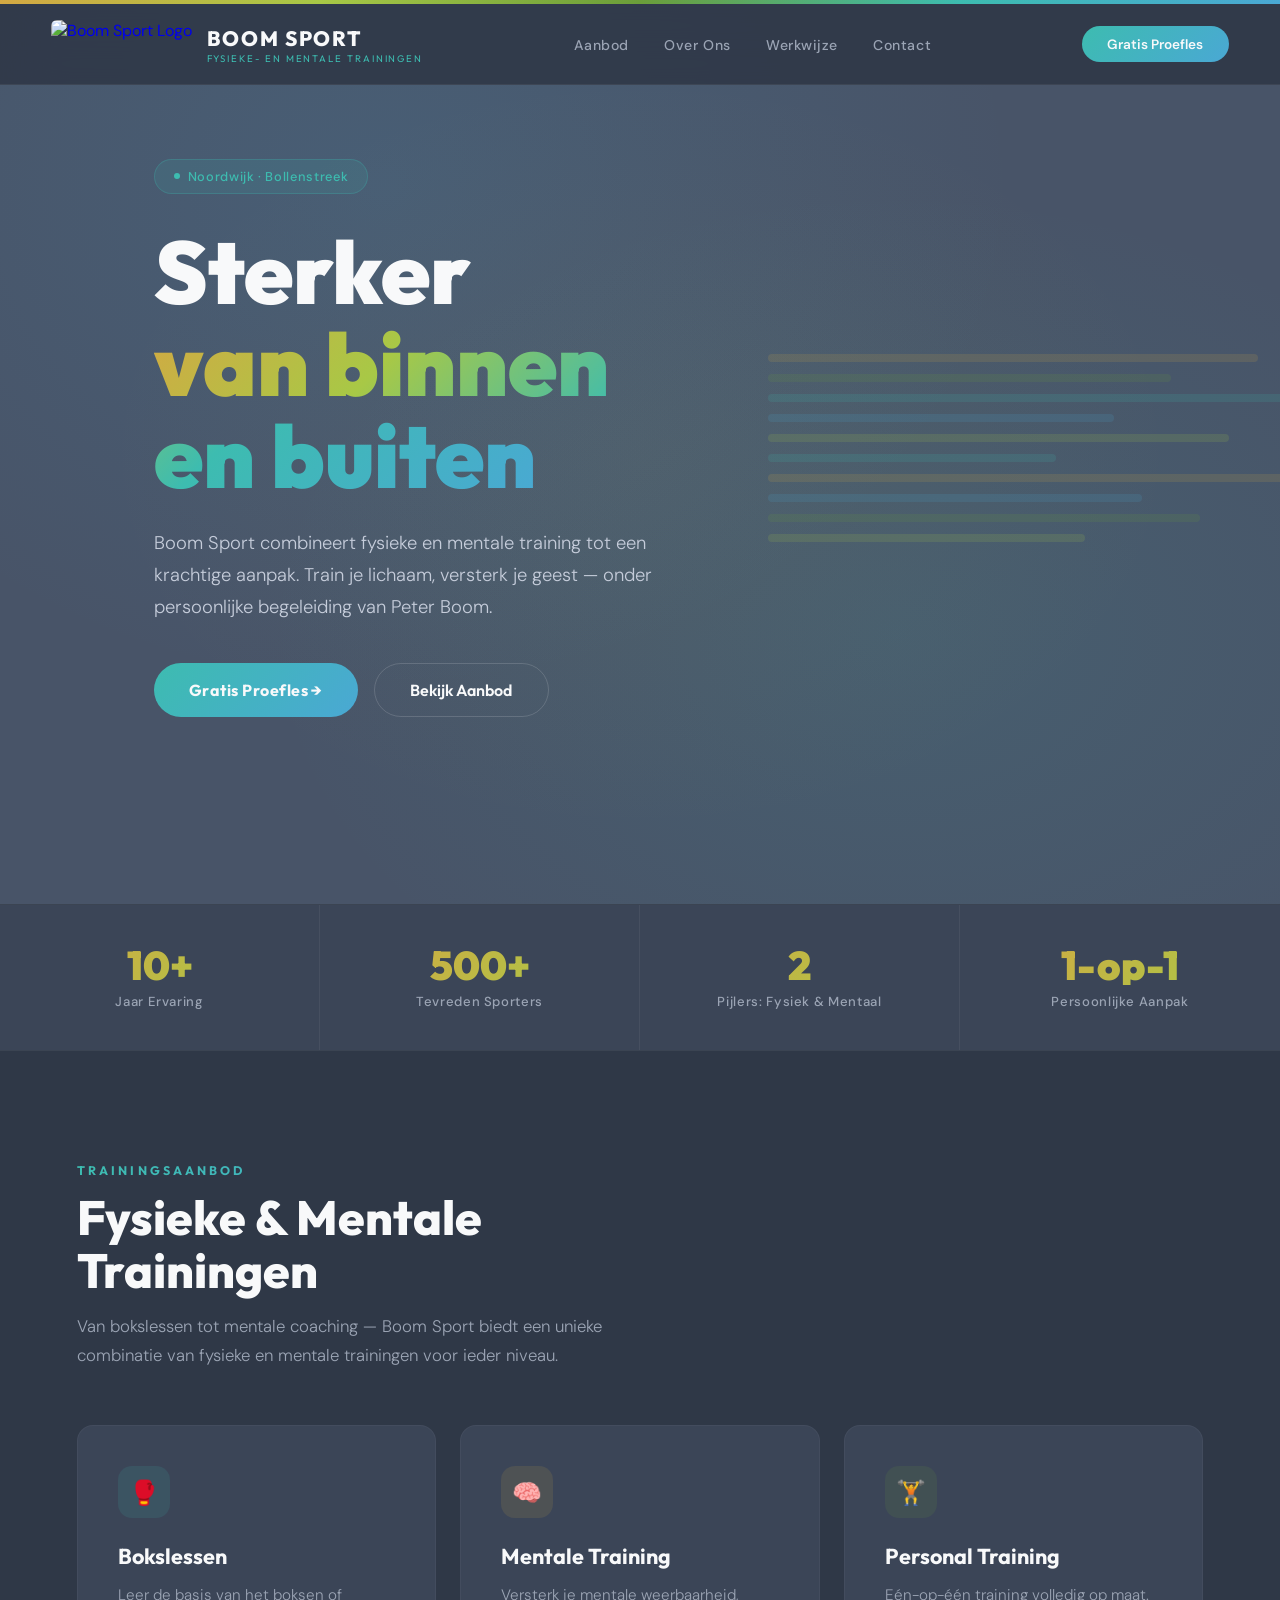
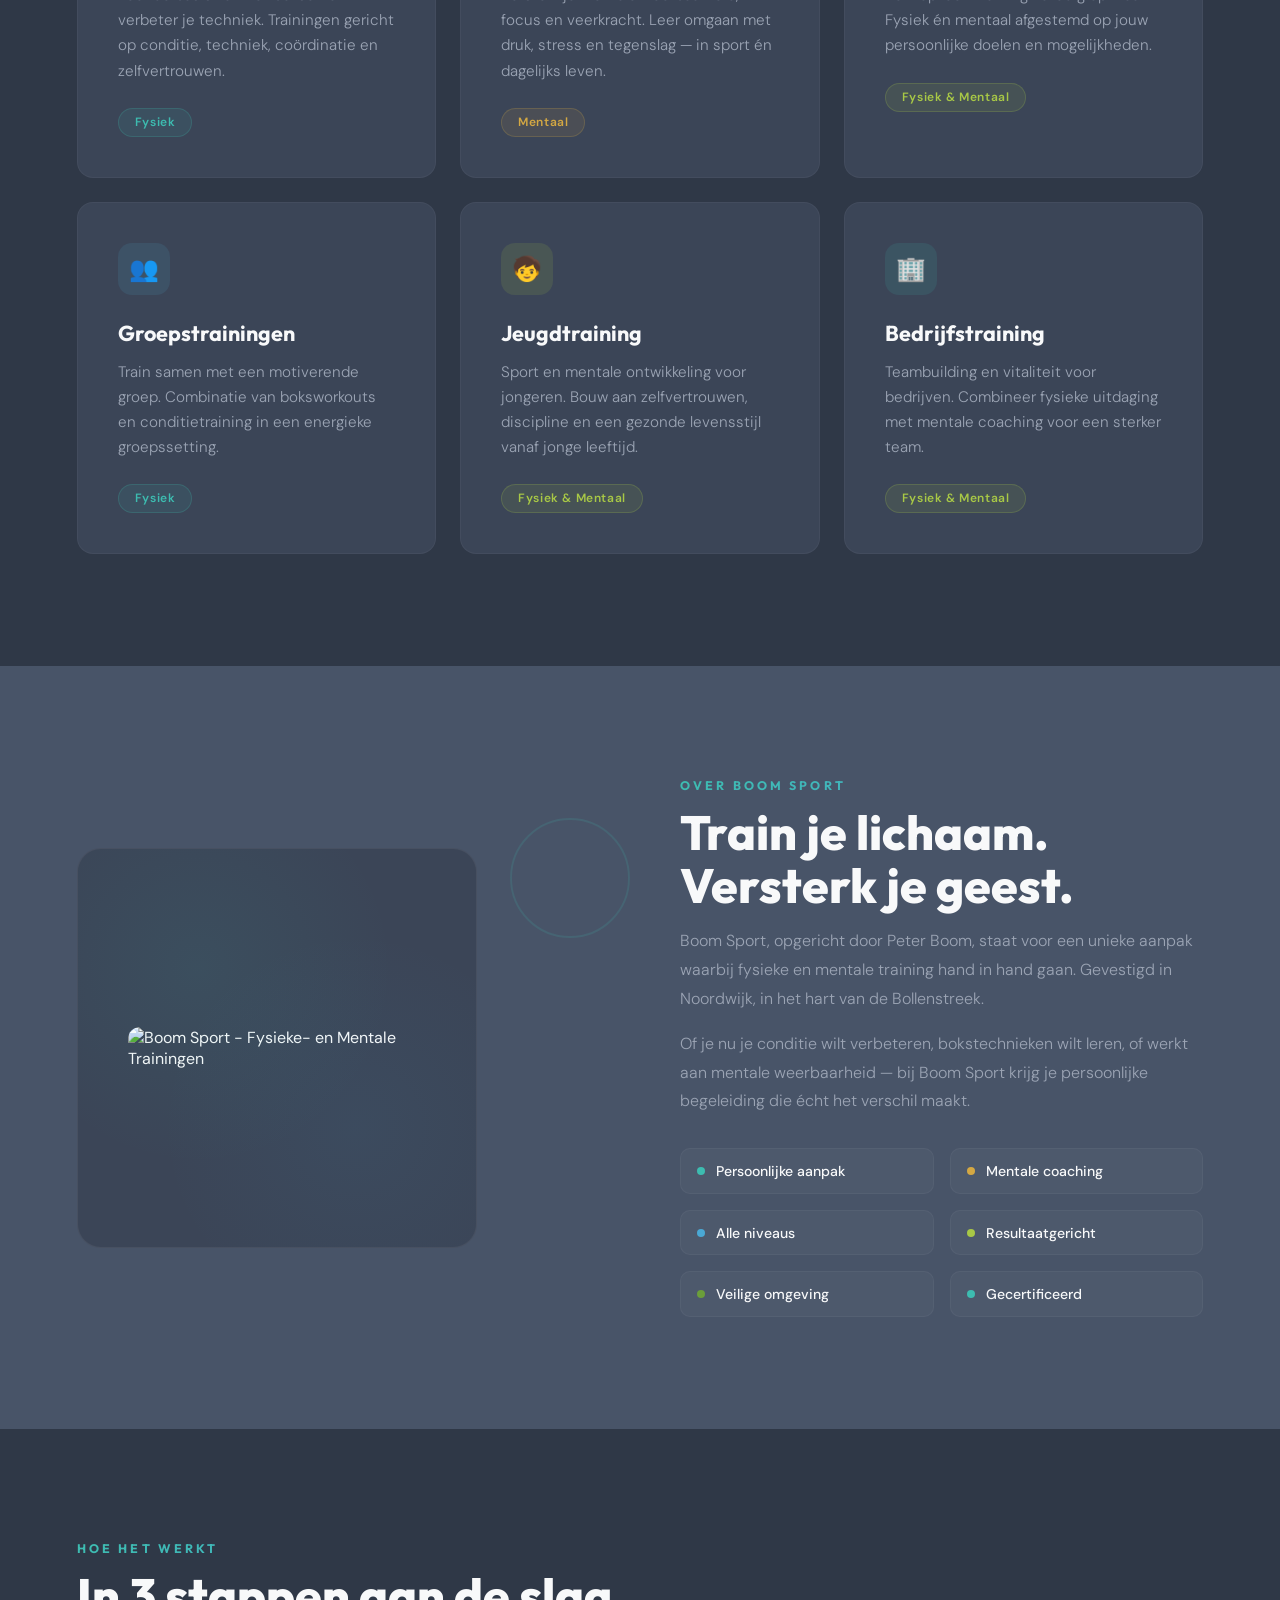
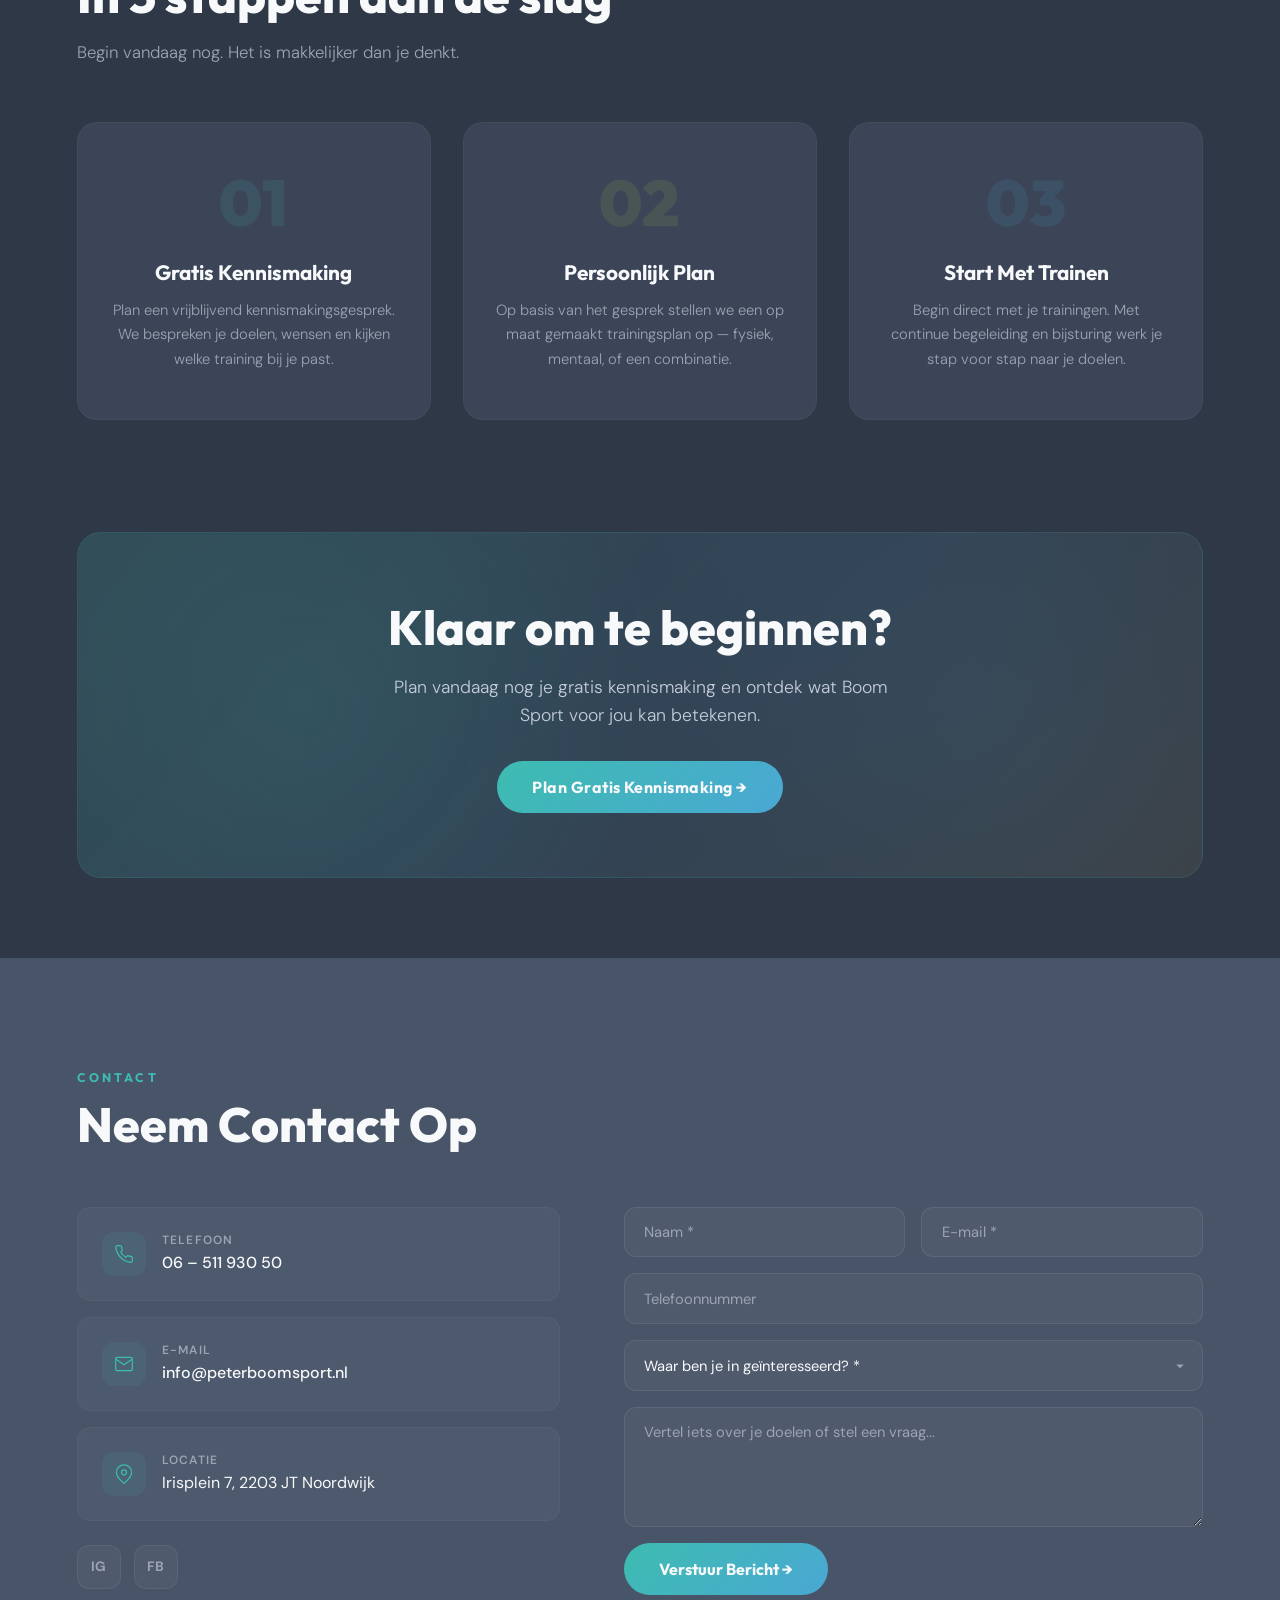
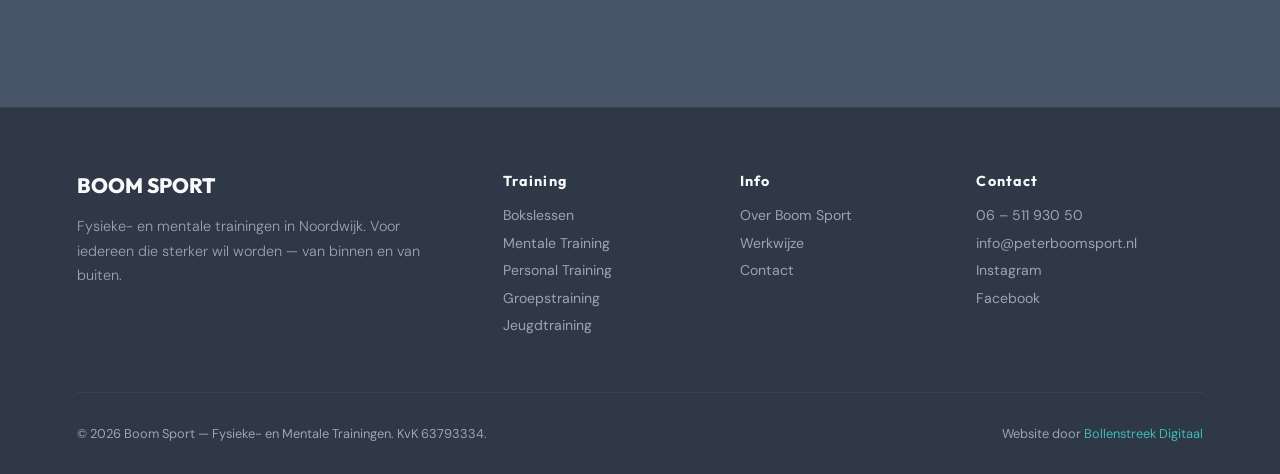
==== index.html @ a29758e3 "Initial commit: Boom Sport website Modern single-page website for Boom Sport fitness business - Resp" ====
<!DOCTYPE html>
<html lang="nl">
<head>
    <meta charset="UTF-8">
    <meta name="viewport" content="width=device-width, initial-scale=1.0">
    <title>Boom Sport | Fysieke- en Mentale Trainingen | Noordwijk</title>
    <link href="https://fonts.googleapis.com/css2?family=Outfit:wght@300;400;500;600;700;800;900&family=DM+Sans:wght@300;400;500;600;700&display=swap" rel="stylesheet">
    <style>
        :root {
            /* Logo colors */
            --bg-dark: #485468;
            --bg-darker: #3b4557;
            --bg-darkest: #2f3847;
            --yellow: #D4A843;
            --green: #6B9E3A;
            --teal: #3DBCB0;
            --blue: #4AA8D4;
            --lime: #A8C846;
            --white: #F8F9FA;
            --white-pure: #FFFFFF;
            --text-muted: #9BA4B4;
            --text-light: #C5CCDA;
            --overlay: rgba(47, 56, 71, 0.95);
        }

        * {
            margin: 0;
            padding: 0;
            box-sizing: border-box;
        }

        html { scroll-behavior: smooth; }

        body {
            font-family: 'DM Sans', sans-serif;
            background: var(--bg-darkest);
            color: var(--white);
            overflow-x: hidden;
            -webkit-font-smoothing: antialiased;
        }

        /* ===== ANIMATED GRADIENT ACCENT ===== */
        .gradient-line {
            height: 4px;
            background: linear-gradient(90deg, var(--yellow), var(--lime), var(--green), var(--teal), var(--blue), var(--teal), var(--green), var(--lime), var(--yellow));
            background-size: 200% 100%;
            animation: gradientSlide 4s linear infinite;
        }

        @keyframes gradientSlide {
            0% { background-position: 0% 50%; }
            100% { background-position: 200% 50%; }
        }

        /* ===== NAV ===== */
        nav {
            position: fixed;
            top: 4px;
            left: 0;
            right: 0;
            z-index: 1000;
            padding: 1rem 4vw;
            display: flex;
            align-items: center;
            justify-content: space-between;
            background: rgba(47, 56, 71, 0.9);
            backdrop-filter: blur(24px);
            -webkit-backdrop-filter: blur(24px);
            border-bottom: 1px solid rgba(255,255,255,0.06);
            transition: all 0.3s;
        }

        .nav-logo {
            display: flex;
            align-items: center;
            gap: 0.9rem;
            text-decoration: none;
        }

        .nav-logo img {
            height: 48px;
            border-radius: 6px;
        }

        .nav-logo-text {
            font-family: 'Outfit', sans-serif;
            font-weight: 800;
            font-size: 1.3rem;
            letter-spacing: 0.08em;
            color: var(--white);
        }

        .nav-logo-text span {
            display: block;
            font-size: 0.6rem;
            font-weight: 400;
            letter-spacing: 0.2em;
            color: var(--teal);
            text-transform: uppercase;
            margin-top: 1px;
        }

        .nav-links {
            display: flex;
            gap: 2.2rem;
            list-style: none;
            align-items: center;
        }

        .nav-links a {
            color: var(--text-muted);
            text-decoration: none;
            font-weight: 500;
            font-size: 0.88rem;
            letter-spacing: 0.04em;
            transition: color 0.3s;
        }

        .nav-links a:hover { color: var(--white); }

        .nav-cta {
            background: linear-gradient(135deg, var(--teal), var(--blue));
            color: var(--white) !important;
            padding: 0.6rem 1.6rem;
            border-radius: 50px;
            font-weight: 600;
            font-size: 0.85rem;
            text-decoration: none;
            transition: all 0.3s;
            display: inline-block;
        }

        .nav-cta:hover {
            transform: translateY(-2px);
            box-shadow: 0 8px 25px rgba(61, 188, 176, 0.3);
        }

        .hamburger {
            display: none;
            flex-direction: column;
            gap: 5px;
            cursor: pointer;
            z-index: 1001;
        }

        .hamburger span {
            width: 26px;
            height: 2px;
            background: var(--white);
            transition: all 0.3s;
        }

        /* ===== HERO ===== */
        .hero {
            min-height: 100vh;
            display: flex;
            align-items: center;
            position: relative;
            overflow: hidden;
            padding-top: 80px;
        }

        .hero-bg {
            position: absolute;
            inset: 0;
            background:
                radial-gradient(ellipse at 30% 20%, rgba(74, 168, 212, 0.12) 0%, transparent 50%),
                radial-gradient(ellipse at 70% 70%, rgba(61, 188, 176, 0.1) 0%, transparent 50%),
                radial-gradient(ellipse at 50% 50%, rgba(212, 168, 67, 0.06) 0%, transparent 60%),
                var(--bg-dark);
        }

        /* Dynamic stripe decoration */
        .hero-stripes {
            position: absolute;
            right: -5vw;
            top: 50%;
            transform: translateY(-50%);
            width: 45vw;
            max-width: 600px;
            z-index: 1;
            opacity: 0.15;
        }

        .hero-stripe {
            height: 8px;
            border-radius: 4px;
            margin-bottom: 12px;
            animation: stripeSlide 2s ease-out forwards;
            opacity: 0;
            transform: translateX(100px);
        }

        @keyframes stripeSlide {
            to { opacity: 1; transform: translateX(0); }
        }

        .hero-content {
            position: relative;
            z-index: 2;
            padding: 0 6vw;
            max-width: 800px;
        }

        .hero-badge {
            display: inline-flex;
            align-items: center;
            gap: 0.5rem;
            padding: 0.5rem 1.2rem;
            background: rgba(61, 188, 176, 0.12);
            border: 1px solid rgba(61, 188, 176, 0.25);
            border-radius: 50px;
            font-size: 0.8rem;
            font-weight: 500;
            color: var(--teal);
            letter-spacing: 0.05em;
            margin-bottom: 2rem;
            opacity: 0;
            animation: fadeUp 0.7s 0.2s forwards;
        }

        .hero-badge-dot {
            width: 6px;
            height: 6px;
            background: var(--teal);
            border-radius: 50%;
            animation: pulse 2s infinite;
        }

        @keyframes pulse {
            0%, 100% { opacity: 1; }
            50% { opacity: 0.4; }
        }

        .hero-title {
            font-family: 'Outfit', sans-serif;
            font-size: clamp(3rem, 7.5vw, 5.5rem);
            font-weight: 900;
            line-height: 1.05;
            margin-bottom: 1.5rem;
            opacity: 0;
            animation: fadeUp 0.8s 0.4s forwards;
        }

        .hero-title .gradient-text {
            background: linear-gradient(135deg, var(--yellow) 0%, var(--lime) 30%, var(--teal) 60%, var(--blue) 100%);
            -webkit-background-clip: text;
            -webkit-text-fill-color: transparent;
            background-clip: text;
        }

        .hero-desc {
            font-size: 1.15rem;
            line-height: 1.75;
            color: var(--text-light);
            max-width: 520px;
            font-weight: 300;
            margin-bottom: 2.5rem;
            opacity: 0;
            animation: fadeUp 0.8s 0.6s forwards;
        }

        .hero-buttons {
            display: flex;
            gap: 1rem;
            flex-wrap: wrap;
            opacity: 0;
            animation: fadeUp 0.8s 0.8s forwards;
        }

        .btn-gradient {
            background: linear-gradient(135deg, var(--teal), var(--blue));
            color: var(--white);
            padding: 1rem 2.2rem;
            border-radius: 60px;
            font-family: 'Outfit', sans-serif;
            font-weight: 700;
            font-size: 1rem;
            letter-spacing: 0.03em;
            text-decoration: none;
            display: inline-flex;
            align-items: center;
            gap: 0.6rem;
            transition: all 0.3s;
        }

        .btn-gradient:hover {
            transform: translateY(-3px);
            box-shadow: 0 12px 35px rgba(61, 188, 176, 0.35);
        }

        .btn-outline {
            background: transparent;
            color: var(--white);
            padding: 1rem 2.2rem;
            border-radius: 60px;
            font-family: 'Outfit', sans-serif;
            font-weight: 600;
            font-size: 1rem;
            text-decoration: none;
            display: inline-flex;
            align-items: center;
            gap: 0.6rem;
            border: 1.5px solid rgba(255,255,255,0.15);
            transition: all 0.3s;
        }

        .btn-outline:hover {
            border-color: var(--teal);
            color: var(--teal);
        }

        @keyframes fadeUp {
            from { opacity: 0; transform: translateY(25px); }
            to { opacity: 1; transform: translateY(0); }
        }

        /* ===== STATS ===== */
        .stats {
            display: grid;
            grid-template-columns: repeat(4, 1fr);
            border-top: 1px solid rgba(255,255,255,0.06);
            border-bottom: 1px solid rgba(255,255,255,0.06);
        }

        .stat {
            padding: 2.5rem 2rem;
            text-align: center;
            border-right: 1px solid rgba(255,255,255,0.06);
            background: var(--bg-darker);
            transition: background 0.3s;
        }

        .stat:last-child { border-right: none; }
        .stat:hover { background: var(--bg-dark); }

        .stat-number {
            font-family: 'Outfit', sans-serif;
            font-size: 2.5rem;
            font-weight: 900;
            background: linear-gradient(135deg, var(--yellow), var(--lime));
            -webkit-background-clip: text;
            -webkit-text-fill-color: transparent;
            background-clip: text;
            line-height: 1;
        }

        .stat-label {
            font-size: 0.82rem;
            color: var(--text-muted);
            margin-top: 0.5rem;
            font-weight: 500;
            letter-spacing: 0.05em;
        }

        /* ===== SECTIONS ===== */
        section { padding: 7rem 6vw; }

        .section-header {
            max-width: 600px;
            margin-bottom: 3.5rem;
        }

        .section-label {
            font-family: 'Outfit', sans-serif;
            font-size: 0.78rem;
            font-weight: 700;
            letter-spacing: 0.25em;
            text-transform: uppercase;
            background: linear-gradient(135deg, var(--teal), var(--blue));
            -webkit-background-clip: text;
            -webkit-text-fill-color: transparent;
            background-clip: text;
            margin-bottom: 0.8rem;
        }

        .section-title {
            font-family: 'Outfit', sans-serif;
            font-size: clamp(2rem, 4vw, 3rem);
            font-weight: 800;
            line-height: 1.1;
            margin-bottom: 1rem;
        }

        .section-desc {
            font-size: 1.05rem;
            line-height: 1.7;
            color: var(--text-muted);
            font-weight: 300;
        }

        /* ===== AANBOD ===== */
        #aanbod { background: var(--bg-darkest); }

        .aanbod-grid {
            display: grid;
            grid-template-columns: repeat(auto-fit, minmax(320px, 1fr));
            gap: 1.5rem;
        }

        .aanbod-card {
            background: var(--bg-darker);
            border-radius: 16px;
            padding: 2.5rem;
            border: 1px solid rgba(255,255,255,0.04);
            position: relative;
            overflow: hidden;
            transition: all 0.4s;
        }

        .aanbod-card::before {
            content: '';
            position: absolute;
            top: 0;
            left: 0;
            right: 0;
            height: 3px;
            background: linear-gradient(90deg, var(--teal), var(--blue));
            opacity: 0;
            transition: opacity 0.4s;
        }

        .aanbod-card:hover {
            transform: translateY(-6px);
            border-color: rgba(61, 188, 176, 0.15);
            box-shadow: 0 20px 50px rgba(0,0,0,0.3);
        }

        .aanbod-card:hover::before { opacity: 1; }

        .aanbod-card:nth-child(2)::before { background: linear-gradient(90deg, var(--yellow), var(--lime)); }
        .aanbod-card:nth-child(3)::before { background: linear-gradient(90deg, var(--green), var(--teal)); }
        .aanbod-card:nth-child(4)::before { background: linear-gradient(90deg, var(--blue), var(--teal)); }
        .aanbod-card:nth-child(5)::before { background: linear-gradient(90deg, var(--lime), var(--green)); }
        .aanbod-card:nth-child(6)::before { background: linear-gradient(90deg, var(--yellow), var(--green)); }

        .aanbod-icon {
            width: 52px;
            height: 52px;
            border-radius: 14px;
            display: flex;
            align-items: center;
            justify-content: center;
            margin-bottom: 1.5rem;
            font-size: 1.5rem;
        }

        .aanbod-card:nth-child(1) .aanbod-icon { background: rgba(61, 188, 176, 0.12); }
        .aanbod-card:nth-child(2) .aanbod-icon { background: rgba(212, 168, 67, 0.12); }
        .aanbod-card:nth-child(3) .aanbod-icon { background: rgba(107, 158, 58, 0.12); }
        .aanbod-card:nth-child(4) .aanbod-icon { background: rgba(74, 168, 212, 0.12); }
        .aanbod-card:nth-child(5) .aanbod-icon { background: rgba(168, 200, 70, 0.12); }
        .aanbod-card:nth-child(6) .aanbod-icon { background: rgba(61, 188, 176, 0.12); }

        .aanbod-card h3 {
            font-family: 'Outfit', sans-serif;
            font-size: 1.35rem;
            font-weight: 700;
            margin-bottom: 0.8rem;
        }

        .aanbod-card p {
            color: var(--text-muted);
            font-size: 0.95rem;
            line-height: 1.65;
            font-weight: 300;
        }

        .aanbod-tag {
            display: inline-block;
            margin-top: 1.5rem;
            padding: 0.35rem 1rem;
            border-radius: 50px;
            font-size: 0.75rem;
            font-weight: 600;
            letter-spacing: 0.05em;
        }

        .tag-fysiek {
            background: rgba(61, 188, 176, 0.1);
            color: var(--teal);
            border: 1px solid rgba(61, 188, 176, 0.2);
        }

        .tag-mentaal {
            background: rgba(212, 168, 67, 0.1);
            color: var(--yellow);
            border: 1px solid rgba(212, 168, 67, 0.2);
        }

        .tag-beide {
            background: rgba(168, 200, 70, 0.1);
            color: var(--lime);
            border: 1px solid rgba(168, 200, 70, 0.2);
        }

        /* ===== OVER / ABOUT ===== */
        #over { background: var(--bg-dark); }

        .over-layout {
            display: grid;
            grid-template-columns: 1fr 1fr;
            gap: 5rem;
            align-items: center;
        }

        .over-visual {
            position: relative;
        }

        .over-logo-showcase {
            width: 100%;
            max-width: 400px;
            aspect-ratio: 1;
            background: var(--bg-darker);
            border-radius: 24px;
            display: flex;
            align-items: center;
            justify-content: center;
            border: 1px solid rgba(255,255,255,0.06);
            position: relative;
            overflow: hidden;
        }

        .over-logo-showcase img {
            width: 75%;
            border-radius: 12px;
        }

        .over-logo-showcase::before {
            content: '';
            position: absolute;
            inset: 0;
            background:
                radial-gradient(circle at 30% 30%, rgba(61, 188, 176, 0.08) 0%, transparent 50%),
                radial-gradient(circle at 70% 70%, rgba(74, 168, 212, 0.06) 0%, transparent 50%);
        }

        .over-accent {
            position: absolute;
            width: 120px;
            height: 120px;
            border-radius: 50%;
            border: 2px solid rgba(61, 188, 176, 0.15);
            top: -30px;
            right: -30px;
            animation: float 6s ease-in-out infinite;
        }

        @keyframes float {
            0%, 100% { transform: translateY(0); }
            50% { transform: translateY(-15px); }
        }

        .over-text h3 {
            font-family: 'Outfit', sans-serif;
            font-size: 1.5rem;
            font-weight: 700;
            margin: 1.5rem 0 1rem;
        }

        .over-text p {
            color: var(--text-muted);
            line-height: 1.8;
            font-weight: 300;
            margin-bottom: 1rem;
        }

        .over-pillars {
            display: grid;
            grid-template-columns: 1fr 1fr;
            gap: 1rem;
            margin-top: 2rem;
        }

        .pillar {
            display: flex;
            align-items: center;
            gap: 0.7rem;
            padding: 0.8rem 1rem;
            background: rgba(255,255,255,0.03);
            border-radius: 10px;
            border: 1px solid rgba(255,255,255,0.04);
            transition: all 0.3s;
        }

        .pillar:hover {
            background: rgba(61, 188, 176, 0.06);
            border-color: rgba(61, 188, 176, 0.15);
        }

        .pillar-dot {
            width: 8px;
            height: 8px;
            border-radius: 50%;
            flex-shrink: 0;
        }

        .pillar span {
            font-size: 0.88rem;
            font-weight: 500;
        }

        /* ===== WERKWIJZE ===== */
        #werkwijze { background: var(--bg-darkest); }

        .steps {
            display: grid;
            grid-template-columns: repeat(3, 1fr);
            gap: 2rem;
            margin-top: 0.5rem;
        }

        .step {
            text-align: center;
            padding: 3rem 2rem;
            background: var(--bg-darker);
            border-radius: 20px;
            border: 1px solid rgba(255,255,255,0.04);
            position: relative;
            transition: all 0.4s;
        }

        .step:hover {
            transform: translateY(-4px);
            border-color: rgba(61, 188, 176, 0.15);
        }

        .step-num {
            font-family: 'Outfit', sans-serif;
            font-size: 4rem;
            font-weight: 900;
            line-height: 1;
            margin-bottom: 1.5rem;
            opacity: 0.12;
        }

        .step:nth-child(1) .step-num { color: var(--teal); }
        .step:nth-child(2) .step-num { color: var(--lime); }
        .step:nth-child(3) .step-num { color: var(--blue); }

        .step h3 {
            font-family: 'Outfit', sans-serif;
            font-size: 1.3rem;
            font-weight: 700;
            margin-bottom: 0.8rem;
        }

        .step p {
            color: var(--text-muted);
            font-size: 0.92rem;
            line-height: 1.65;
            font-weight: 300;
        }

        /* ===== PROEFLES CTA ===== */
        .cta-banner {
            background: linear-gradient(135deg, rgba(61, 188, 176, 0.15) 0%, rgba(74, 168, 212, 0.1) 50%, rgba(212, 168, 67, 0.08) 100%);
            border: 1px solid rgba(61, 188, 176, 0.15);
            border-radius: 24px;
            padding: 4rem;
            margin: 0 6vw 5rem;
            text-align: center;
            position: relative;
            overflow: hidden;
        }

        .cta-banner::before {
            content: '';
            position: absolute;
            inset: 0;
            background:
                radial-gradient(circle at 20% 50%, rgba(61, 188, 176, 0.1) 0%, transparent 40%),
                radial-gradient(circle at 80% 50%, rgba(74, 168, 212, 0.08) 0%, transparent 40%);
        }

        .cta-banner > * { position: relative; }

        .cta-banner h2 {
            font-family: 'Outfit', sans-serif;
            font-size: clamp(2rem, 4vw, 3rem);
            font-weight: 800;
            margin-bottom: 1rem;
        }

        .cta-banner p {
            color: var(--text-light);
            font-size: 1.1rem;
            max-width: 500px;
            margin: 0 auto 2rem;
            font-weight: 300;
            line-height: 1.6;
        }

        /* ===== CONTACT ===== */
        #contact { background: var(--bg-dark); }

        .contact-grid {
            display: grid;
            grid-template-columns: 1fr 1.2fr;
            gap: 4rem;
        }

        .contact-card {
            display: flex;
            gap: 1rem;
            padding: 1.5rem;
            background: rgba(255,255,255,0.03);
            border-radius: 14px;
            border: 1px solid rgba(255,255,255,0.04);
            margin-bottom: 1rem;
            transition: all 0.3s;
        }

        .contact-card:hover {
            background: rgba(61, 188, 176, 0.05);
            border-color: rgba(61, 188, 176, 0.15);
        }

        .contact-card-icon {
            width: 44px;
            height: 44px;
            border-radius: 12px;
            background: rgba(61, 188, 176, 0.1);
            display: flex;
            align-items: center;
            justify-content: center;
            flex-shrink: 0;
        }

        .contact-card-icon svg {
            width: 20px;
            height: 20px;
            stroke: var(--teal);
            fill: none;
            stroke-width: 1.5;
        }

        .contact-card-label {
            font-size: 0.75rem;
            color: var(--text-muted);
            text-transform: uppercase;
            letter-spacing: 0.1em;
            font-weight: 600;
            margin-bottom: 0.25rem;
        }

        .contact-card-value a {
            color: var(--white);
            text-decoration: none;
            font-weight: 500;
            transition: color 0.3s;
        }

        .contact-card-value a:hover { color: var(--teal); }

        .contact-socials {
            display: flex;
            gap: 0.8rem;
            margin-top: 1.5rem;
        }

        .social-btn {
            width: 44px;
            height: 44px;
            border-radius: 12px;
            background: rgba(255,255,255,0.04);
            border: 1px solid rgba(255,255,255,0.06);
            display: flex;
            align-items: center;
            justify-content: center;
            color: var(--text-muted);
            text-decoration: none;
            font-size: 0.85rem;
            font-weight: 700;
            transition: all 0.3s;
        }

        .social-btn:hover {
            background: rgba(61, 188, 176, 0.1);
            border-color: rgba(61, 188, 176, 0.25);
            color: var(--teal);
        }

        .contact-form {
            display: flex;
            flex-direction: column;
            gap: 1rem;
        }

        .form-row {
            display: grid;
            grid-template-columns: 1fr 1fr;
            gap: 1rem;
        }

        .contact-form input,
        .contact-form textarea,
        .contact-form select {
            width: 100%;
            padding: 0.9rem 1.2rem;
            background: rgba(255,255,255,0.04);
            border: 1px solid rgba(255,255,255,0.08);
            border-radius: 12px;
            color: var(--white);
            font-family: 'DM Sans', sans-serif;
            font-size: 0.92rem;
            transition: border-color 0.3s, background 0.3s;
            outline: none;
        }

        .contact-form input::placeholder,
        .contact-form textarea::placeholder {
            color: var(--text-muted);
        }

        .contact-form input:focus,
        .contact-form textarea:focus,
        .contact-form select:focus {
            border-color: var(--teal);
            background: rgba(61, 188, 176, 0.04);
        }

        .contact-form textarea {
            min-height: 120px;
            resize: vertical;
        }

        .contact-form select {
            appearance: none;
            cursor: pointer;
            background-image: url("data:image/svg+xml,%3Csvg xmlns='http://www.w3.org/2000/svg' width='12' height='12' fill='%239BA4B4' viewBox='0 0 16 16'%3E%3Cpath d='M8 11L3 6h10l-5 5z'/%3E%3C/svg%3E");
            background-repeat: no-repeat;
            background-position: right 1rem center;
        }

        .contact-form select option { background: var(--bg-darker); }

        .form-submit {
            background: linear-gradient(135deg, var(--teal), var(--blue));
            color: var(--white);
            border: none;
            padding: 1rem 2.2rem;
            border-radius: 50px;
            font-family: 'Outfit', sans-serif;
            font-weight: 700;
            font-size: 1rem;
            cursor: pointer;
            transition: all 0.3s;
            align-self: flex-start;
        }

        .form-submit:hover {
            transform: translateY(-2px);
            box-shadow: 0 10px 30px rgba(61, 188, 176, 0.3);
        }

        /* ===== FOOTER ===== */
        footer {
            background: var(--bg-darkest);
            padding: 4rem 6vw 2rem;
            border-top: 1px solid rgba(255,255,255,0.05);
        }

        .footer-grid {
            display: grid;
            grid-template-columns: 2fr 1fr 1fr 1.2fr;
            gap: 3rem;
            margin-bottom: 3rem;
        }

        .footer-brand p {
            color: var(--text-muted);
            font-size: 0.9rem;
            line-height: 1.7;
            font-weight: 300;
            margin-top: 1rem;
        }

        .footer-col h4 {
            font-family: 'Outfit', sans-serif;
            font-size: 0.9rem;
            font-weight: 700;
            letter-spacing: 0.08em;
            margin-bottom: 1rem;
        }

        .footer-col a {
            display: block;
            color: var(--text-muted);
            text-decoration: none;
            font-size: 0.88rem;
            margin-bottom: 0.6rem;
            transition: color 0.3s;
        }

        .footer-col a:hover { color: var(--teal); }

        .footer-bottom {
            padding-top: 2rem;
            border-top: 1px solid rgba(255,255,255,0.05);
            display: flex;
            justify-content: space-between;
            align-items: center;
        }

        .footer-bottom p {
            color: var(--text-muted);
            font-size: 0.8rem;
        }

        .footer-bottom a {
            color: var(--teal);
            text-decoration: none;
        }

        /* ===== SCROLL ANIMATIONS ===== */
        .reveal {
            opacity: 0;
            transform: translateY(20px);
            transition: all 0.7s cubic-bezier(0.25, 0.46, 0.45, 0.94);
        }

        .reveal.visible {
            opacity: 1;
            transform: translateY(0);
        }

        /* ===== RESPONSIVE ===== */
        @media (max-width: 1024px) {
            .over-layout { grid-template-columns: 1fr; gap: 3rem; }
            .over-visual { order: -1; }
            .over-logo-showcase { max-width: 320px; margin: 0 auto; }
            .footer-grid { grid-template-columns: 1fr 1fr; }
        }

        @media (max-width: 768px) {
            nav { padding: 0.8rem 1.5rem; }

            .nav-links {
                display: none;
                position: fixed;
                inset: 0;
                background: var(--bg-darkest);
                flex-direction: column;
                align-items: center;
                justify-content: center;
                gap: 2rem;
                z-index: 1000;
            }

            .nav-links.active { display: flex; }
            .nav-links a { font-size: 1.1rem; color: var(--white); }
            .nav-cta { display: none; }
            .hamburger { display: flex; }

            section { padding: 4.5rem 1.5rem; }
            .stats { grid-template-columns: 1fr 1fr; }
            .stat { padding: 1.8rem 1rem; }
            .steps { grid-template-columns: 1fr; }
            .contact-grid { grid-template-columns: 1fr; }
            .form-row { grid-template-columns: 1fr; }
            .cta-banner { margin: 0 1.5rem 3rem; padding: 3rem 2rem; }
            .footer-grid { grid-template-columns: 1fr; }
            .footer-bottom { flex-direction: column; gap: 0.8rem; text-align: center; }
            .hero-stripes { display: none; }
        }
    </style>
</head>
<body>

    <div class="gradient-line"></div>

    <!-- NAV -->
    <nav>
        <a href="#" class="nav-logo">
            <img src="logo-boomsport.jpg" alt="Boom Sport Logo">
            <div class="nav-logo-text">
                BOOM SPORT
                <span>Fysieke- en Mentale Trainingen</span>
            </div>
        </a>
        <ul class="nav-links" id="navLinks">
            <li><a href="#aanbod">Aanbod</a></li>
            <li><a href="#over">Over Ons</a></li>
            <li><a href="#werkwijze">Werkwijze</a></li>
            <li><a href="#contact">Contact</a></li>
        </ul>
        <a href="#contact" class="nav-cta">Gratis Proefles</a>
        <div class="hamburger" onclick="document.getElementById('navLinks').classList.toggle('active')">
            <span></span><span></span><span></span>
        </div>
    </nav>

    <!-- HERO -->
    <section class="hero">
        <div class="hero-bg"></div>

        <!-- Decorative stripes mimicking logo -->
        <div class="hero-stripes">
            <div class="hero-stripe" style="width:85%; background: var(--yellow); animation-delay: 0.2s;"></div>
            <div class="hero-stripe" style="width:70%; background: var(--green); animation-delay: 0.35s;"></div>
            <div class="hero-stripe" style="width:95%; background: var(--teal); animation-delay: 0.5s;"></div>
            <div class="hero-stripe" style="width:60%; background: var(--blue); animation-delay: 0.65s;"></div>
            <div class="hero-stripe" style="width:80%; background: var(--lime); animation-delay: 0.8s;"></div>
            <div class="hero-stripe" style="width:50%; background: var(--teal); animation-delay: 0.95s;"></div>
            <div class="hero-stripe" style="width:90%; background: var(--yellow); animation-delay: 1.1s;"></div>
            <div class="hero-stripe" style="width:65%; background: var(--blue); animation-delay: 1.25s;"></div>
            <div class="hero-stripe" style="width:75%; background: var(--green); animation-delay: 1.4s;"></div>
            <div class="hero-stripe" style="width:55%; background: var(--lime); animation-delay: 1.55s;"></div>
        </div>

        <div class="hero-content">
            <div class="hero-badge">
                <div class="hero-badge-dot"></div>
                Noordwijk · Bollenstreek
            </div>
            <h1 class="hero-title">
                Sterker<br>
                <span class="gradient-text">van binnen<br>en buiten</span>
            </h1>
            <p class="hero-desc">
                Boom Sport combineert fysieke en mentale training tot een krachtige aanpak.
                Train je lichaam, versterk je geest — onder persoonlijke begeleiding van Peter Boom.
            </p>
            <div class="hero-buttons">
                <a href="#contact" class="btn-gradient">Gratis Proefles →</a>
                <a href="#aanbod" class="btn-outline">Bekijk Aanbod</a>
            </div>
        </div>
    </section>

    <!-- STATS -->
    <div class="stats">
        <div class="stat reveal">
            <div class="stat-number">10+</div>
            <div class="stat-label">Jaar Ervaring</div>
        </div>
        <div class="stat reveal">
            <div class="stat-number">500+</div>
            <div class="stat-label">Tevreden Sporters</div>
        </div>
        <div class="stat reveal">
            <div class="stat-number">2</div>
            <div class="stat-label">Pijlers: Fysiek & Mentaal</div>
        </div>
        <div class="stat reveal">
            <div class="stat-number">1-op-1</div>
            <div class="stat-label">Persoonlijke Aanpak</div>
        </div>
    </div>

    <!-- AANBOD -->
    <section id="aanbod">
        <div class="section-header">
            <div class="section-label">Trainingsaanbod</div>
            <h2 class="section-title">Fysieke & Mentale<br>Trainingen</h2>
            <p class="section-desc">Van bokslessen tot mentale coaching — Boom Sport biedt een unieke combinatie van fysieke en mentale trainingen voor ieder niveau.</p>
        </div>
        <div class="aanbod-grid">
            <div class="aanbod-card reveal">
                <div class="aanbod-icon">🥊</div>
                <h3>Bokslessen</h3>
                <p>Leer de basis van het boksen of verbeter je techniek. Trainingen gericht op conditie, techniek, coördinatie en zelfvertrouwen.</p>
                <span class="aanbod-tag tag-fysiek">Fysiek</span>
            </div>
            <div class="aanbod-card reveal">
                <div class="aanbod-icon">🧠</div>
                <h3>Mentale Training</h3>
                <p>Versterk je mentale weerbaarheid, focus en veerkracht. Leer omgaan met druk, stress en tegenslag — in sport én dagelijks leven.</p>
                <span class="aanbod-tag tag-mentaal">Mentaal</span>
            </div>
            <div class="aanbod-card reveal">
                <div class="aanbod-icon">🏋️</div>
                <h3>Personal Training</h3>
                <p>Eén-op-één training volledig op maat. Fysiek én mentaal afgestemd op jouw persoonlijke doelen en mogelijkheden.</p>
                <span class="aanbod-tag tag-beide">Fysiek & Mentaal</span>
            </div>
            <div class="aanbod-card reveal">
                <div class="aanbod-icon">👥</div>
                <h3>Groepstrainingen</h3>
                <p>Train samen met een motiverende groep. Combinatie van boksworkouts en conditietraining in een energieke groepssetting.</p>
                <span class="aanbod-tag tag-fysiek">Fysiek</span>
            </div>
            <div class="aanbod-card reveal">
                <div class="aanbod-icon">🧒</div>
                <h3>Jeugdtraining</h3>
                <p>Sport en mentale ontwikkeling voor jongeren. Bouw aan zelfvertrouwen, discipline en een gezonde levensstijl vanaf jonge leeftijd.</p>
                <span class="aanbod-tag tag-beide">Fysiek & Mentaal</span>
            </div>
            <div class="aanbod-card reveal">
                <div class="aanbod-icon">🏢</div>
                <h3>Bedrijfstraining</h3>
                <p>Teambuilding en vitaliteit voor bedrijven. Combineer fysieke uitdaging met mentale coaching voor een sterker team.</p>
                <span class="aanbod-tag tag-beide">Fysiek & Mentaal</span>
            </div>
        </div>
    </section>

    <!-- OVER -->
    <section id="over">
        <div class="over-layout">
            <div class="over-visual">
                <div class="over-logo-showcase">
                    <img src="logo-boomsport.jpg" alt="Boom Sport - Fysieke- en Mentale Trainingen">
                </div>
                <div class="over-accent"></div>
            </div>
            <div class="over-text reveal">
                <div class="section-label">Over Boom Sport</div>
                <h2 class="section-title">Train je lichaam.<br>Versterk je geest.</h2>
                <p>
                    Boom Sport, opgericht door Peter Boom, staat voor een unieke aanpak waarbij fysieke en
                    mentale training hand in hand gaan. Gevestigd in Noordwijk, in het hart van de Bollenstreek.
                </p>
                <p>
                    Of je nu je conditie wilt verbeteren, bokstechnieken wilt leren, of werkt aan mentale
                    weerbaarheid — bij Boom Sport krijg je persoonlijke begeleiding die écht het verschil maakt.
                </p>
                <div class="over-pillars">
                    <div class="pillar">
                        <div class="pillar-dot" style="background: var(--teal);"></div>
                        <span>Persoonlijke aanpak</span>
                    </div>
                    <div class="pillar">
                        <div class="pillar-dot" style="background: var(--yellow);"></div>
                        <span>Mentale coaching</span>
                    </div>
                    <div class="pillar">
                        <div class="pillar-dot" style="background: var(--blue);"></div>
                        <span>Alle niveaus</span>
                    </div>
                    <div class="pillar">
                        <div class="pillar-dot" style="background: var(--lime);"></div>
                        <span>Resultaatgericht</span>
                    </div>
                    <div class="pillar">
                        <div class="pillar-dot" style="background: var(--green);"></div>
                        <span>Veilige omgeving</span>
                    </div>
                    <div class="pillar">
                        <div class="pillar-dot" style="background: var(--teal);"></div>
                        <span>Gecertificeerd</span>
                    </div>
                </div>
            </div>
        </div>
    </section>

    <!-- WERKWIJZE -->
    <section id="werkwijze">
        <div class="section-header">
            <div class="section-label">Hoe het werkt</div>
            <h2 class="section-title">In 3 stappen aan de slag</h2>
            <p class="section-desc">Begin vandaag nog. Het is makkelijker dan je denkt.</p>
        </div>
        <div class="steps">
            <div class="step reveal">
                <div class="step-num">01</div>
                <h3>Gratis Kennismaking</h3>
                <p>Plan een vrijblijvend kennismakingsgesprek. We bespreken je doelen, wensen en kijken welke training bij je past.</p>
            </div>
            <div class="step reveal">
                <div class="step-num">02</div>
                <h3>Persoonlijk Plan</h3>
                <p>Op basis van het gesprek stellen we een op maat gemaakt trainingsplan op — fysiek, mentaal, of een combinatie.</p>
            </div>
            <div class="step reveal">
                <div class="step-num">03</div>
                <h3>Start Met Trainen</h3>
                <p>Begin direct met je trainingen. Met continue begeleiding en bijsturing werk je stap voor stap naar je doelen.</p>
            </div>
        </div>
    </section>

    <!-- CTA BANNER -->
    <div class="cta-banner reveal">
        <h2>Klaar om te beginnen?</h2>
        <p>Plan vandaag nog je gratis kennismaking en ontdek wat Boom Sport voor jou kan betekenen.</p>
        <a href="#contact" class="btn-gradient">Plan Gratis Kennismaking →</a>
    </div>

    <!-- CONTACT -->
    <section id="contact">
        <div class="section-header">
            <div class="section-label">Contact</div>
            <h2 class="section-title">Neem Contact Op</h2>
        </div>
        <div class="contact-grid">
            <div class="reveal">
                <div class="contact-card">
                    <div class="contact-card-icon">
                        <svg viewBox="0 0 24 24"><path d="M22 16.92v3a2 2 0 01-2.18 2 19.79 19.79 0 01-8.63-3.07 19.5 19.5 0 01-6-6 19.79 19.79 0 01-3.07-8.67A2 2 0 014.11 2h3a2 2 0 012 1.72c.127.96.361 1.903.7 2.81a2 2 0 01-.45 2.11L8.09 9.91a16 16 0 006 6l1.27-1.27a2 2 0 012.11-.45c.907.339 1.85.573 2.81.7A2 2 0 0122 16.92z"/></svg>
                    </div>
                    <div>
                        <div class="contact-card-label">Telefoon</div>
                        <div class="contact-card-value"><a href="tel:0651193050">06 – 511 930 50</a></div>
                    </div>
                </div>
                <div class="contact-card">
                    <div class="contact-card-icon">
                        <svg viewBox="0 0 24 24"><path d="M4 4h16c1.1 0 2 .9 2 2v12c0 1.1-.9 2-2 2H4c-1.1 0-2-.9-2-2V6c0-1.1.9-2 2-2z"/><polyline points="22,6 12,13 2,6"/></svg>
                    </div>
                    <div>
                        <div class="contact-card-label">E-mail</div>
                        <div class="contact-card-value"><a href="mailto:info@peterboomsport.nl">info@peterboomsport.nl</a></div>
                    </div>
                </div>
                <div class="contact-card">
                    <div class="contact-card-icon">
                        <svg viewBox="0 0 24 24"><path d="M21 10c0 7-9 13-9 13s-9-6-9-13a9 9 0 0118 0z"/><circle cx="12" cy="10" r="3"/></svg>
                    </div>
                    <div>
                        <div class="contact-card-label">Locatie</div>
                        <div class="contact-card-value">Irisplein 7, 2203 JT Noordwijk</div>
                    </div>
                </div>
                <div class="contact-socials">
                    <a href="https://www.instagram.com/boomsport2000/" target="_blank" class="social-btn" title="Instagram">IG</a>
                    <a href="https://www.facebook.com/p/Boom-Sport-100072180356416/" target="_blank" class="social-btn" title="Facebook">FB</a>
                </div>
            </div>
            <form class="contact-form reveal" onsubmit="event.preventDefault(); this.innerHTML='<div style=\'text-align:center; padding:3rem;\'><div style=\'font-size:2.5rem; margin-bottom:1rem;\'>✅</div><h3 style=\'font-family:Outfit; margin-bottom:0.5rem;\'>Bericht Verstuurd!</h3><p style=\'color:var(--text-muted);\'>We nemen zo snel mogelijk contact met je op.</p></div>';">
                <div class="form-row">
                    <input type="text" placeholder="Naam *" required>
                    <input type="email" placeholder="E-mail *" required>
                </div>
                <input type="tel" placeholder="Telefoonnummer">
                <select required>
                    <option value="" disabled selected>Waar ben je in geïnteresseerd? *</option>
                    <option>Bokslessen</option>
                    <option>Mentale Training</option>
                    <option>Personal Training</option>
                    <option>Groepstraining</option>
                    <option>Jeugdtraining</option>
                    <option>Bedrijfstraining</option>
                    <option>Gratis Kennismaking</option>
                </select>
                <textarea placeholder="Vertel iets over je doelen of stel een vraag..."></textarea>
                <button type="submit" class="form-submit">Verstuur Bericht →</button>
            </form>
        </div>
    </section>

    <!-- FOOTER -->
    <footer>
        <div class="footer-grid">
            <div class="footer-brand">
                <div style="font-family: 'Outfit', sans-serif; font-weight: 800; font-size: 1.3rem;">
                    BOOM SPORT
                </div>
                <p>Fysieke- en mentale trainingen in Noordwijk. Voor iedereen die sterker wil worden — van binnen en van buiten.</p>
            </div>
            <div class="footer-col">
                <h4>Training</h4>
                <a href="#aanbod">Bokslessen</a>
                <a href="#aanbod">Mentale Training</a>
                <a href="#aanbod">Personal Training</a>
                <a href="#aanbod">Groepstraining</a>
                <a href="#aanbod">Jeugdtraining</a>
            </div>
            <div class="footer-col">
                <h4>Info</h4>
                <a href="#over">Over Boom Sport</a>
                <a href="#werkwijze">Werkwijze</a>
                <a href="#contact">Contact</a>
            </div>
            <div class="footer-col">
                <h4>Contact</h4>
                <a href="tel:0651193050">06 – 511 930 50</a>
                <a href="mailto:info@peterboomsport.nl">info@peterboomsport.nl</a>
                <a href="https://www.instagram.com/boomsport2000/" target="_blank">Instagram</a>
                <a href="https://www.facebook.com/p/Boom-Sport-100072180356416/" target="_blank">Facebook</a>
            </div>
        </div>
        <div class="footer-bottom">
            <p>© 2026 Boom Sport — Fysieke- en Mentale Trainingen. KvK 63793334.</p>
            <p>Website door <a href="https://bollenstreekdigitaal.nl" target="_blank">Bollenstreek Digitaal</a></p>
        </div>
    </footer>

    <!-- SCRIPTS -->
    <script>
        // Scroll reveal
        const observer = new IntersectionObserver((entries) => {
            entries.forEach((entry, i) => {
                if (entry.isIntersecting) {
                    setTimeout(() => entry.target.classList.add('visible'), i * 80);
                }
            });
        }, { threshold: 0.1 });

        document.querySelectorAll('.reveal').forEach(el => observer.observe(el));

        // Smooth scroll
        document.querySelectorAll('a[href^="#"]').forEach(anchor => {
            anchor.addEventListener('click', function(e) {
                e.preventDefault();
                const target = document.querySelector(this.getAttribute('href'));
                if (target) {
                    target.scrollIntoView({ behavior: 'smooth', block: 'start' });
                    document.getElementById('navLinks').classList.remove('active');
                }
            });
        });

        // Nav scroll effect
        window.addEventListener('scroll', () => {
            const nav = document.querySelector('nav');
            if (window.scrollY > 50) {
                nav.style.padding = '0.7rem 4vw';
            } else {
                nav.style.padding = '1rem 4vw';
            }
        });
    </script>
</body>
</html>
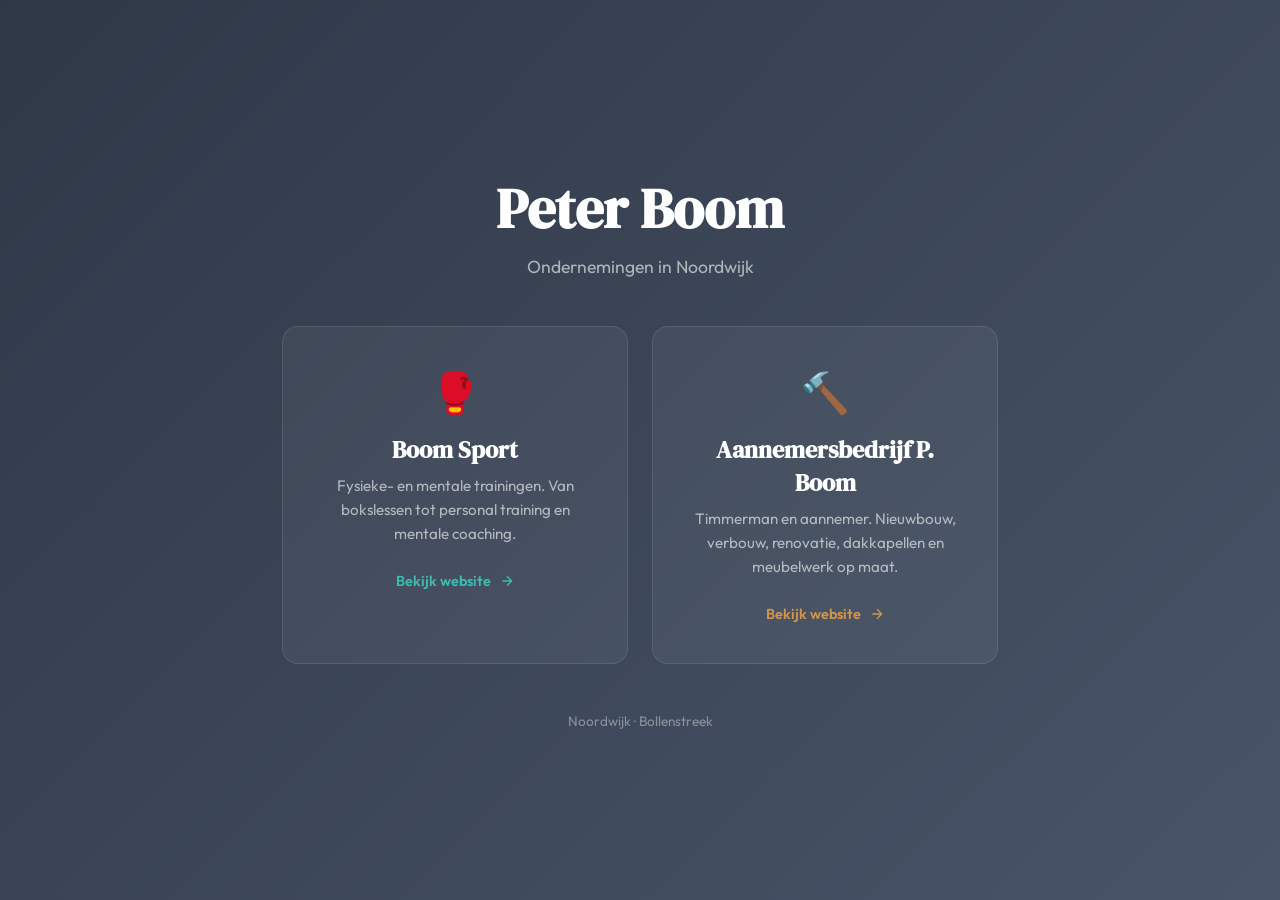
==== commit da1e028a: "Add aannemersbedrijf site and reorganize structure - Move boomsport to /boomsport/ directory - Add a" ====
--- a/index.html
+++ b/index.html
@@ -3,1316 +3,137 @@
 <head>
     <meta charset="UTF-8">
     <meta name="viewport" content="width=device-width, initial-scale=1.0">
-    <title>Boom Sport | Fysieke- en Mentale Trainingen | Noordwijk</title>
-    <link href="https://fonts.googleapis.com/css2?family=Outfit:wght@300;400;500;600;700;800;900&family=DM+Sans:wght@300;400;500;600;700&display=swap" rel="stylesheet">
+    <title>Peter Boom | Ondernemingen in Noordwijk</title>
+    <link href="https://fonts.googleapis.com/css2?family=Outfit:wght@400;600;700;800&family=DM+Serif+Display&display=swap" rel="stylesheet">
     <style>
-        :root {
-            /* Logo colors */
-            --bg-dark: #485468;
-            --bg-darker: #3b4557;
-            --bg-darkest: #2f3847;
-            --yellow: #D4A843;
-            --green: #6B9E3A;
-            --teal: #3DBCB0;
-            --blue: #4AA8D4;
-            --lime: #A8C846;
-            --white: #F8F9FA;
-            --white-pure: #FFFFFF;
-            --text-muted: #9BA4B4;
-            --text-light: #C5CCDA;
-            --overlay: rgba(47, 56, 71, 0.95);
+        * { margin: 0; padding: 0; box-sizing: border-box; }
+
+        body {
+            font-family: 'Outfit', sans-serif;
+            min-height: 100vh;
+            background: linear-gradient(135deg, #2f3847 0%, #485468 100%);
+            display: flex;
+            align-items: center;
+            justify-content: center;
+            padding: 2rem;
         }
 
-        * {
-            margin: 0;
-            padding: 0;
-            box-sizing: border-box;
-        }
-
-        html { scroll-behavior: smooth; }
-
-        body {
-            font-family: 'DM Sans', sans-serif;
-            background: var(--bg-darkest);
-            color: var(--white);
-            overflow-x: hidden;
-            -webkit-font-smoothing: antialiased;
-        }
-
-        /* ===== ANIMATED GRADIENT ACCENT ===== */
-        .gradient-line {
-            height: 4px;
-            background: linear-gradient(90deg, var(--yellow), var(--lime), var(--green), var(--teal), var(--blue), var(--teal), var(--green), var(--lime), var(--yellow));
-            background-size: 200% 100%;
-            animation: gradientSlide 4s linear infinite;
-        }
-
-        @keyframes gradientSlide {
-            0% { background-position: 0% 50%; }
-            100% { background-position: 200% 50%; }
-        }
-
-        /* ===== NAV ===== */
-        nav {
-            position: fixed;
-            top: 4px;
-            left: 0;
-            right: 0;
-            z-index: 1000;
-            padding: 1rem 4vw;
-            display: flex;
-            align-items: center;
-            justify-content: space-between;
-            background: rgba(47, 56, 71, 0.9);
-            backdrop-filter: blur(24px);
-            -webkit-backdrop-filter: blur(24px);
-            border-bottom: 1px solid rgba(255,255,255,0.06);
-            transition: all 0.3s;
-        }
-
-        .nav-logo {
-            display: flex;
-            align-items: center;
-            gap: 0.9rem;
-            text-decoration: none;
-        }
-
-        .nav-logo img {
-            height: 48px;
-            border-radius: 6px;
-        }
-
-        .nav-logo-text {
-            font-family: 'Outfit', sans-serif;
-            font-weight: 800;
-            font-size: 1.3rem;
-            letter-spacing: 0.08em;
-            color: var(--white);
-        }
-
-        .nav-logo-text span {
-            display: block;
-            font-size: 0.6rem;
-            font-weight: 400;
-            letter-spacing: 0.2em;
-            color: var(--teal);
-            text-transform: uppercase;
-            margin-top: 1px;
-        }
-
-        .nav-links {
-            display: flex;
-            gap: 2.2rem;
-            list-style: none;
-            align-items: center;
-        }
-
-        .nav-links a {
-            color: var(--text-muted);
-            text-decoration: none;
-            font-weight: 500;
-            font-size: 0.88rem;
-            letter-spacing: 0.04em;
-            transition: color 0.3s;
-        }
-
-        .nav-links a:hover { color: var(--white); }
-
-        .nav-cta {
-            background: linear-gradient(135deg, var(--teal), var(--blue));
-            color: var(--white) !important;
-            padding: 0.6rem 1.6rem;
-            border-radius: 50px;
-            font-weight: 600;
-            font-size: 0.85rem;
-            text-decoration: none;
-            transition: all 0.3s;
-            display: inline-block;
-        }
-
-        .nav-cta:hover {
-            transform: translateY(-2px);
-            box-shadow: 0 8px 25px rgba(61, 188, 176, 0.3);
-        }
-
-        .hamburger {
-            display: none;
-            flex-direction: column;
-            gap: 5px;
-            cursor: pointer;
-            z-index: 1001;
-        }
-
-        .hamburger span {
-            width: 26px;
-            height: 2px;
-            background: var(--white);
-            transition: all 0.3s;
-        }
-
-        /* ===== HERO ===== */
-        .hero {
-            min-height: 100vh;
-            display: flex;
-            align-items: center;
-            position: relative;
-            overflow: hidden;
-            padding-top: 80px;
-        }
-
-        .hero-bg {
-            position: absolute;
-            inset: 0;
-            background:
-                radial-gradient(ellipse at 30% 20%, rgba(74, 168, 212, 0.12) 0%, transparent 50%),
-                radial-gradient(ellipse at 70% 70%, rgba(61, 188, 176, 0.1) 0%, transparent 50%),
-                radial-gradient(ellipse at 50% 50%, rgba(212, 168, 67, 0.06) 0%, transparent 60%),
-                var(--bg-dark);
-        }
-
-        /* Dynamic stripe decoration */
-        .hero-stripes {
-            position: absolute;
-            right: -5vw;
-            top: 50%;
-            transform: translateY(-50%);
-            width: 45vw;
-            max-width: 600px;
-            z-index: 1;
-            opacity: 0.15;
-        }
-
-        .hero-stripe {
-            height: 8px;
-            border-radius: 4px;
-            margin-bottom: 12px;
-            animation: stripeSlide 2s ease-out forwards;
-            opacity: 0;
-            transform: translateX(100px);
-        }
-
-        @keyframes stripeSlide {
-            to { opacity: 1; transform: translateX(0); }
-        }
-
-        .hero-content {
-            position: relative;
-            z-index: 2;
-            padding: 0 6vw;
+        .container {
+            text-align: center;
             max-width: 800px;
         }
 
-        .hero-badge {
+        h1 {
+            font-family: 'DM Serif Display', serif;
+            font-size: clamp(2rem, 5vw, 3.5rem);
+            color: #fff;
+            margin-bottom: 0.5rem;
+        }
+
+        .subtitle {
+            color: rgba(255,255,255,0.6);
+            font-size: 1.1rem;
+            margin-bottom: 3rem;
+        }
+
+        .cards {
+            display: grid;
+            grid-template-columns: repeat(auto-fit, minmax(280px, 1fr));
+            gap: 1.5rem;
+        }
+
+        .card {
+            background: rgba(255,255,255,0.05);
+            border: 1px solid rgba(255,255,255,0.1);
+            border-radius: 16px;
+            padding: 2.5rem 2rem;
+            text-decoration: none;
+            transition: all 0.3s ease;
+            display: block;
+        }
+
+        .card:hover {
+            transform: translateY(-6px);
+            background: rgba(255,255,255,0.08);
+            border-color: rgba(255,255,255,0.2);
+            box-shadow: 0 20px 40px rgba(0,0,0,0.2);
+        }
+
+        .card-icon {
+            font-size: 2.5rem;
+            margin-bottom: 1rem;
+        }
+
+        .card h2 {
+            font-family: 'DM Serif Display', serif;
+            color: #fff;
+            font-size: 1.5rem;
+            margin-bottom: 0.5rem;
+        }
+
+        .card p {
+            color: rgba(255,255,255,0.6);
+            font-size: 0.95rem;
+            line-height: 1.6;
+            margin-bottom: 1.5rem;
+        }
+
+        .card-link {
             display: inline-flex;
             align-items: center;
             gap: 0.5rem;
-            padding: 0.5rem 1.2rem;
-            background: rgba(61, 188, 176, 0.12);
-            border: 1px solid rgba(61, 188, 176, 0.25);
-            border-radius: 50px;
-            font-size: 0.8rem;
-            font-weight: 500;
-            color: var(--teal);
-            letter-spacing: 0.05em;
-            margin-bottom: 2rem;
-            opacity: 0;
-            animation: fadeUp 0.7s 0.2s forwards;
+            color: #3DBCB0;
+            font-weight: 600;
+            font-size: 0.9rem;
         }
 
-        .hero-badge-dot {
-            width: 6px;
-            height: 6px;
-            background: var(--teal);
-            border-radius: 50%;
-            animation: pulse 2s infinite;
+        .card:nth-child(2) .card-link {
+            color: #D4944A;
         }
 
-        @keyframes pulse {
-            0%, 100% { opacity: 1; }
-            50% { opacity: 0.4; }
+        .card-link svg {
+            transition: transform 0.3s;
         }
 
-        .hero-title {
-            font-family: 'Outfit', sans-serif;
-            font-size: clamp(3rem, 7.5vw, 5.5rem);
-            font-weight: 900;
-            line-height: 1.05;
-            margin-bottom: 1.5rem;
-            opacity: 0;
-            animation: fadeUp 0.8s 0.4s forwards;
+        .card:hover .card-link svg {
+            transform: translateX(4px);
         }
 
-        .hero-title .gradient-text {
-            background: linear-gradient(135deg, var(--yellow) 0%, var(--lime) 30%, var(--teal) 60%, var(--blue) 100%);
-            -webkit-background-clip: text;
-            -webkit-text-fill-color: transparent;
-            background-clip: text;
-        }
-
-        .hero-desc {
-            font-size: 1.15rem;
-            line-height: 1.75;
-            color: var(--text-light);
-            max-width: 520px;
-            font-weight: 300;
-            margin-bottom: 2.5rem;
-            opacity: 0;
-            animation: fadeUp 0.8s 0.6s forwards;
-        }
-
-        .hero-buttons {
-            display: flex;
-            gap: 1rem;
-            flex-wrap: wrap;
-            opacity: 0;
-            animation: fadeUp 0.8s 0.8s forwards;
-        }
-
-        .btn-gradient {
-            background: linear-gradient(135deg, var(--teal), var(--blue));
-            color: var(--white);
-            padding: 1rem 2.2rem;
-            border-radius: 60px;
-            font-family: 'Outfit', sans-serif;
-            font-weight: 700;
-            font-size: 1rem;
-            letter-spacing: 0.03em;
-            text-decoration: none;
-            display: inline-flex;
-            align-items: center;
-            gap: 0.6rem;
-            transition: all 0.3s;
-        }
-
-        .btn-gradient:hover {
-            transform: translateY(-3px);
-            box-shadow: 0 12px 35px rgba(61, 188, 176, 0.35);
-        }
-
-        .btn-outline {
-            background: transparent;
-            color: var(--white);
-            padding: 1rem 2.2rem;
-            border-radius: 60px;
-            font-family: 'Outfit', sans-serif;
-            font-weight: 600;
-            font-size: 1rem;
-            text-decoration: none;
-            display: inline-flex;
-            align-items: center;
-            gap: 0.6rem;
-            border: 1.5px solid rgba(255,255,255,0.15);
-            transition: all 0.3s;
-        }
-
-        .btn-outline:hover {
-            border-color: var(--teal);
-            color: var(--teal);
-        }
-
-        @keyframes fadeUp {
-            from { opacity: 0; transform: translateY(25px); }
-            to { opacity: 1; transform: translateY(0); }
-        }
-
-        /* ===== STATS ===== */
-        .stats {
-            display: grid;
-            grid-template-columns: repeat(4, 1fr);
-            border-top: 1px solid rgba(255,255,255,0.06);
-            border-bottom: 1px solid rgba(255,255,255,0.06);
-        }
-
-        .stat {
-            padding: 2.5rem 2rem;
-            text-align: center;
-            border-right: 1px solid rgba(255,255,255,0.06);
-            background: var(--bg-darker);
-            transition: background 0.3s;
-        }
-
-        .stat:last-child { border-right: none; }
-        .stat:hover { background: var(--bg-dark); }
-
-        .stat-number {
-            font-family: 'Outfit', sans-serif;
-            font-size: 2.5rem;
-            font-weight: 900;
-            background: linear-gradient(135deg, var(--yellow), var(--lime));
-            -webkit-background-clip: text;
-            -webkit-text-fill-color: transparent;
-            background-clip: text;
-            line-height: 1;
-        }
-
-        .stat-label {
-            font-size: 0.82rem;
-            color: var(--text-muted);
-            margin-top: 0.5rem;
-            font-weight: 500;
-            letter-spacing: 0.05em;
-        }
-
-        /* ===== SECTIONS ===== */
-        section { padding: 7rem 6vw; }
-
-        .section-header {
-            max-width: 600px;
-            margin-bottom: 3.5rem;
-        }
-
-        .section-label {
-            font-family: 'Outfit', sans-serif;
-            font-size: 0.78rem;
-            font-weight: 700;
-            letter-spacing: 0.25em;
-            text-transform: uppercase;
-            background: linear-gradient(135deg, var(--teal), var(--blue));
-            -webkit-background-clip: text;
-            -webkit-text-fill-color: transparent;
-            background-clip: text;
-            margin-bottom: 0.8rem;
-        }
-
-        .section-title {
-            font-family: 'Outfit', sans-serif;
-            font-size: clamp(2rem, 4vw, 3rem);
-            font-weight: 800;
-            line-height: 1.1;
-            margin-bottom: 1rem;
-        }
-
-        .section-desc {
-            font-size: 1.05rem;
-            line-height: 1.7;
-            color: var(--text-muted);
-            font-weight: 300;
-        }
-
-        /* ===== AANBOD ===== */
-        #aanbod { background: var(--bg-darkest); }
-
-        .aanbod-grid {
-            display: grid;
-            grid-template-columns: repeat(auto-fit, minmax(320px, 1fr));
-            gap: 1.5rem;
-        }
-
-        .aanbod-card {
-            background: var(--bg-darker);
-            border-radius: 16px;
-            padding: 2.5rem;
-            border: 1px solid rgba(255,255,255,0.04);
-            position: relative;
-            overflow: hidden;
-            transition: all 0.4s;
-        }
-
-        .aanbod-card::before {
-            content: '';
-            position: absolute;
-            top: 0;
-            left: 0;
-            right: 0;
-            height: 3px;
-            background: linear-gradient(90deg, var(--teal), var(--blue));
-            opacity: 0;
-            transition: opacity 0.4s;
-        }
-
-        .aanbod-card:hover {
-            transform: translateY(-6px);
-            border-color: rgba(61, 188, 176, 0.15);
-            box-shadow: 0 20px 50px rgba(0,0,0,0.3);
-        }
-
-        .aanbod-card:hover::before { opacity: 1; }
-
-        .aanbod-card:nth-child(2)::before { background: linear-gradient(90deg, var(--yellow), var(--lime)); }
-        .aanbod-card:nth-child(3)::before { background: linear-gradient(90deg, var(--green), var(--teal)); }
-        .aanbod-card:nth-child(4)::before { background: linear-gradient(90deg, var(--blue), var(--teal)); }
-        .aanbod-card:nth-child(5)::before { background: linear-gradient(90deg, var(--lime), var(--green)); }
-        .aanbod-card:nth-child(6)::before { background: linear-gradient(90deg, var(--yellow), var(--green)); }
-
-        .aanbod-icon {
-            width: 52px;
-            height: 52px;
-            border-radius: 14px;
-            display: flex;
-            align-items: center;
-            justify-content: center;
-            margin-bottom: 1.5rem;
-            font-size: 1.5rem;
-        }
-
-        .aanbod-card:nth-child(1) .aanbod-icon { background: rgba(61, 188, 176, 0.12); }
-        .aanbod-card:nth-child(2) .aanbod-icon { background: rgba(212, 168, 67, 0.12); }
-        .aanbod-card:nth-child(3) .aanbod-icon { background: rgba(107, 158, 58, 0.12); }
-        .aanbod-card:nth-child(4) .aanbod-icon { background: rgba(74, 168, 212, 0.12); }
-        .aanbod-card:nth-child(5) .aanbod-icon { background: rgba(168, 200, 70, 0.12); }
-        .aanbod-card:nth-child(6) .aanbod-icon { background: rgba(61, 188, 176, 0.12); }
-
-        .aanbod-card h3 {
-            font-family: 'Outfit', sans-serif;
-            font-size: 1.35rem;
-            font-weight: 700;
-            margin-bottom: 0.8rem;
-        }
-
-        .aanbod-card p {
-            color: var(--text-muted);
-            font-size: 0.95rem;
-            line-height: 1.65;
-            font-weight: 300;
-        }
-
-        .aanbod-tag {
-            display: inline-block;
-            margin-top: 1.5rem;
-            padding: 0.35rem 1rem;
-            border-radius: 50px;
-            font-size: 0.75rem;
-            font-weight: 600;
-            letter-spacing: 0.05em;
-        }
-
-        .tag-fysiek {
-            background: rgba(61, 188, 176, 0.1);
-            color: var(--teal);
-            border: 1px solid rgba(61, 188, 176, 0.2);
-        }
-
-        .tag-mentaal {
-            background: rgba(212, 168, 67, 0.1);
-            color: var(--yellow);
-            border: 1px solid rgba(212, 168, 67, 0.2);
-        }
-
-        .tag-beide {
-            background: rgba(168, 200, 70, 0.1);
-            color: var(--lime);
-            border: 1px solid rgba(168, 200, 70, 0.2);
-        }
-
-        /* ===== OVER / ABOUT ===== */
-        #over { background: var(--bg-dark); }
-
-        .over-layout {
-            display: grid;
-            grid-template-columns: 1fr 1fr;
-            gap: 5rem;
-            align-items: center;
-        }
-
-        .over-visual {
-            position: relative;
-        }
-
-        .over-logo-showcase {
-            width: 100%;
-            max-width: 400px;
-            aspect-ratio: 1;
-            background: var(--bg-darker);
-            border-radius: 24px;
-            display: flex;
-            align-items: center;
-            justify-content: center;
-            border: 1px solid rgba(255,255,255,0.06);
-            position: relative;
-            overflow: hidden;
-        }
-
-        .over-logo-showcase img {
-            width: 75%;
-            border-radius: 12px;
-        }
-
-        .over-logo-showcase::before {
-            content: '';
-            position: absolute;
-            inset: 0;
-            background:
-                radial-gradient(circle at 30% 30%, rgba(61, 188, 176, 0.08) 0%, transparent 50%),
-                radial-gradient(circle at 70% 70%, rgba(74, 168, 212, 0.06) 0%, transparent 50%);
-        }
-
-        .over-accent {
-            position: absolute;
-            width: 120px;
-            height: 120px;
-            border-radius: 50%;
-            border: 2px solid rgba(61, 188, 176, 0.15);
-            top: -30px;
-            right: -30px;
-            animation: float 6s ease-in-out infinite;
-        }
-
-        @keyframes float {
-            0%, 100% { transform: translateY(0); }
-            50% { transform: translateY(-15px); }
-        }
-
-        .over-text h3 {
-            font-family: 'Outfit', sans-serif;
-            font-size: 1.5rem;
-            font-weight: 700;
-            margin: 1.5rem 0 1rem;
-        }
-
-        .over-text p {
-            color: var(--text-muted);
-            line-height: 1.8;
-            font-weight: 300;
-            margin-bottom: 1rem;
-        }
-
-        .over-pillars {
-            display: grid;
-            grid-template-columns: 1fr 1fr;
-            gap: 1rem;
-            margin-top: 2rem;
-        }
-
-        .pillar {
-            display: flex;
-            align-items: center;
-            gap: 0.7rem;
-            padding: 0.8rem 1rem;
-            background: rgba(255,255,255,0.03);
-            border-radius: 10px;
-            border: 1px solid rgba(255,255,255,0.04);
-            transition: all 0.3s;
-        }
-
-        .pillar:hover {
-            background: rgba(61, 188, 176, 0.06);
-            border-color: rgba(61, 188, 176, 0.15);
-        }
-
-        .pillar-dot {
-            width: 8px;
-            height: 8px;
-            border-radius: 50%;
-            flex-shrink: 0;
-        }
-
-        .pillar span {
-            font-size: 0.88rem;
-            font-weight: 500;
-        }
-
-        /* ===== WERKWIJZE ===== */
-        #werkwijze { background: var(--bg-darkest); }
-
-        .steps {
-            display: grid;
-            grid-template-columns: repeat(3, 1fr);
-            gap: 2rem;
-            margin-top: 0.5rem;
-        }
-
-        .step {
-            text-align: center;
-            padding: 3rem 2rem;
-            background: var(--bg-darker);
-            border-radius: 20px;
-            border: 1px solid rgba(255,255,255,0.04);
-            position: relative;
-            transition: all 0.4s;
-        }
-
-        .step:hover {
-            transform: translateY(-4px);
-            border-color: rgba(61, 188, 176, 0.15);
-        }
-
-        .step-num {
-            font-family: 'Outfit', sans-serif;
-            font-size: 4rem;
-            font-weight: 900;
-            line-height: 1;
-            margin-bottom: 1.5rem;
-            opacity: 0.12;
-        }
-
-        .step:nth-child(1) .step-num { color: var(--teal); }
-        .step:nth-child(2) .step-num { color: var(--lime); }
-        .step:nth-child(3) .step-num { color: var(--blue); }
-
-        .step h3 {
-            font-family: 'Outfit', sans-serif;
-            font-size: 1.3rem;
-            font-weight: 700;
-            margin-bottom: 0.8rem;
-        }
-
-        .step p {
-            color: var(--text-muted);
-            font-size: 0.92rem;
-            line-height: 1.65;
-            font-weight: 300;
-        }
-
-        /* ===== PROEFLES CTA ===== */
-        .cta-banner {
-            background: linear-gradient(135deg, rgba(61, 188, 176, 0.15) 0%, rgba(74, 168, 212, 0.1) 50%, rgba(212, 168, 67, 0.08) 100%);
-            border: 1px solid rgba(61, 188, 176, 0.15);
-            border-radius: 24px;
-            padding: 4rem;
-            margin: 0 6vw 5rem;
-            text-align: center;
-            position: relative;
-            overflow: hidden;
-        }
-
-        .cta-banner::before {
-            content: '';
-            position: absolute;
-            inset: 0;
-            background:
-                radial-gradient(circle at 20% 50%, rgba(61, 188, 176, 0.1) 0%, transparent 40%),
-                radial-gradient(circle at 80% 50%, rgba(74, 168, 212, 0.08) 0%, transparent 40%);
-        }
-
-        .cta-banner > * { position: relative; }
-
-        .cta-banner h2 {
-            font-family: 'Outfit', sans-serif;
-            font-size: clamp(2rem, 4vw, 3rem);
-            font-weight: 800;
-            margin-bottom: 1rem;
-        }
-
-        .cta-banner p {
-            color: var(--text-light);
-            font-size: 1.1rem;
-            max-width: 500px;
-            margin: 0 auto 2rem;
-            font-weight: 300;
-            line-height: 1.6;
-        }
-
-        /* ===== CONTACT ===== */
-        #contact { background: var(--bg-dark); }
-
-        .contact-grid {
-            display: grid;
-            grid-template-columns: 1fr 1.2fr;
-            gap: 4rem;
-        }
-
-        .contact-card {
-            display: flex;
-            gap: 1rem;
-            padding: 1.5rem;
-            background: rgba(255,255,255,0.03);
-            border-radius: 14px;
-            border: 1px solid rgba(255,255,255,0.04);
-            margin-bottom: 1rem;
-            transition: all 0.3s;
-        }
-
-        .contact-card:hover {
-            background: rgba(61, 188, 176, 0.05);
-            border-color: rgba(61, 188, 176, 0.15);
-        }
-
-        .contact-card-icon {
-            width: 44px;
-            height: 44px;
-            border-radius: 12px;
-            background: rgba(61, 188, 176, 0.1);
-            display: flex;
-            align-items: center;
-            justify-content: center;
-            flex-shrink: 0;
-        }
-
-        .contact-card-icon svg {
-            width: 20px;
-            height: 20px;
-            stroke: var(--teal);
-            fill: none;
-            stroke-width: 1.5;
-        }
-
-        .contact-card-label {
-            font-size: 0.75rem;
-            color: var(--text-muted);
-            text-transform: uppercase;
-            letter-spacing: 0.1em;
-            font-weight: 600;
-            margin-bottom: 0.25rem;
-        }
-
-        .contact-card-value a {
-            color: var(--white);
-            text-decoration: none;
-            font-weight: 500;
-            transition: color 0.3s;
-        }
-
-        .contact-card-value a:hover { color: var(--teal); }
-
-        .contact-socials {
-            display: flex;
-            gap: 0.8rem;
-            margin-top: 1.5rem;
-        }
-
-        .social-btn {
-            width: 44px;
-            height: 44px;
-            border-radius: 12px;
-            background: rgba(255,255,255,0.04);
-            border: 1px solid rgba(255,255,255,0.06);
-            display: flex;
-            align-items: center;
-            justify-content: center;
-            color: var(--text-muted);
-            text-decoration: none;
+        .footer {
+            margin-top: 3rem;
+            color: rgba(255,255,255,0.4);
             font-size: 0.85rem;
-            font-weight: 700;
-            transition: all 0.3s;
-        }
-
-        .social-btn:hover {
-            background: rgba(61, 188, 176, 0.1);
-            border-color: rgba(61, 188, 176, 0.25);
-            color: var(--teal);
-        }
-
-        .contact-form {
-            display: flex;
-            flex-direction: column;
-            gap: 1rem;
-        }
-
-        .form-row {
-            display: grid;
-            grid-template-columns: 1fr 1fr;
-            gap: 1rem;
-        }
-
-        .contact-form input,
-        .contact-form textarea,
-        .contact-form select {
-            width: 100%;
-            padding: 0.9rem 1.2rem;
-            background: rgba(255,255,255,0.04);
-            border: 1px solid rgba(255,255,255,0.08);
-            border-radius: 12px;
-            color: var(--white);
-            font-family: 'DM Sans', sans-serif;
-            font-size: 0.92rem;
-            transition: border-color 0.3s, background 0.3s;
-            outline: none;
-        }
-
-        .contact-form input::placeholder,
-        .contact-form textarea::placeholder {
-            color: var(--text-muted);
-        }
-
-        .contact-form input:focus,
-        .contact-form textarea:focus,
-        .contact-form select:focus {
-            border-color: var(--teal);
-            background: rgba(61, 188, 176, 0.04);
-        }
-
-        .contact-form textarea {
-            min-height: 120px;
-            resize: vertical;
-        }
-
-        .contact-form select {
-            appearance: none;
-            cursor: pointer;
-            background-image: url("data:image/svg+xml,%3Csvg xmlns='http://www.w3.org/2000/svg' width='12' height='12' fill='%239BA4B4' viewBox='0 0 16 16'%3E%3Cpath d='M8 11L3 6h10l-5 5z'/%3E%3C/svg%3E");
-            background-repeat: no-repeat;
-            background-position: right 1rem center;
-        }
-
-        .contact-form select option { background: var(--bg-darker); }
-
-        .form-submit {
-            background: linear-gradient(135deg, var(--teal), var(--blue));
-            color: var(--white);
-            border: none;
-            padding: 1rem 2.2rem;
-            border-radius: 50px;
-            font-family: 'Outfit', sans-serif;
-            font-weight: 700;
-            font-size: 1rem;
-            cursor: pointer;
-            transition: all 0.3s;
-            align-self: flex-start;
-        }
-
-        .form-submit:hover {
-            transform: translateY(-2px);
-            box-shadow: 0 10px 30px rgba(61, 188, 176, 0.3);
-        }
-
-        /* ===== FOOTER ===== */
-        footer {
-            background: var(--bg-darkest);
-            padding: 4rem 6vw 2rem;
-            border-top: 1px solid rgba(255,255,255,0.05);
-        }
-
-        .footer-grid {
-            display: grid;
-            grid-template-columns: 2fr 1fr 1fr 1.2fr;
-            gap: 3rem;
-            margin-bottom: 3rem;
-        }
-
-        .footer-brand p {
-            color: var(--text-muted);
-            font-size: 0.9rem;
-            line-height: 1.7;
-            font-weight: 300;
-            margin-top: 1rem;
-        }
-
-        .footer-col h4 {
-            font-family: 'Outfit', sans-serif;
-            font-size: 0.9rem;
-            font-weight: 700;
-            letter-spacing: 0.08em;
-            margin-bottom: 1rem;
-        }
-
-        .footer-col a {
-            display: block;
-            color: var(--text-muted);
-            text-decoration: none;
-            font-size: 0.88rem;
-            margin-bottom: 0.6rem;
-            transition: color 0.3s;
-        }
-
-        .footer-col a:hover { color: var(--teal); }
-
-        .footer-bottom {
-            padding-top: 2rem;
-            border-top: 1px solid rgba(255,255,255,0.05);
-            display: flex;
-            justify-content: space-between;
-            align-items: center;
-        }
-
-        .footer-bottom p {
-            color: var(--text-muted);
-            font-size: 0.8rem;
-        }
-
-        .footer-bottom a {
-            color: var(--teal);
-            text-decoration: none;
-        }
-
-        /* ===== SCROLL ANIMATIONS ===== */
-        .reveal {
-            opacity: 0;
-            transform: translateY(20px);
-            transition: all 0.7s cubic-bezier(0.25, 0.46, 0.45, 0.94);
-        }
-
-        .reveal.visible {
-            opacity: 1;
-            transform: translateY(0);
-        }
-
-        /* ===== RESPONSIVE ===== */
-        @media (max-width: 1024px) {
-            .over-layout { grid-template-columns: 1fr; gap: 3rem; }
-            .over-visual { order: -1; }
-            .over-logo-showcase { max-width: 320px; margin: 0 auto; }
-            .footer-grid { grid-template-columns: 1fr 1fr; }
-        }
-
-        @media (max-width: 768px) {
-            nav { padding: 0.8rem 1.5rem; }
-
-            .nav-links {
-                display: none;
-                position: fixed;
-                inset: 0;
-                background: var(--bg-darkest);
-                flex-direction: column;
-                align-items: center;
-                justify-content: center;
-                gap: 2rem;
-                z-index: 1000;
-            }
-
-            .nav-links.active { display: flex; }
-            .nav-links a { font-size: 1.1rem; color: var(--white); }
-            .nav-cta { display: none; }
-            .hamburger { display: flex; }
-
-            section { padding: 4.5rem 1.5rem; }
-            .stats { grid-template-columns: 1fr 1fr; }
-            .stat { padding: 1.8rem 1rem; }
-            .steps { grid-template-columns: 1fr; }
-            .contact-grid { grid-template-columns: 1fr; }
-            .form-row { grid-template-columns: 1fr; }
-            .cta-banner { margin: 0 1.5rem 3rem; padding: 3rem 2rem; }
-            .footer-grid { grid-template-columns: 1fr; }
-            .footer-bottom { flex-direction: column; gap: 0.8rem; text-align: center; }
-            .hero-stripes { display: none; }
         }
     </style>
 </head>
 <body>
+    <div class="container">
+        <h1>Peter Boom</h1>
+        <p class="subtitle">Ondernemingen in Noordwijk</p>
 
-    <div class="gradient-line"></div>
+        <div class="cards">
+            <a href="boomsport/" class="card">
+                <div class="card-icon">🥊</div>
+                <h2>Boom Sport</h2>
+                <p>Fysieke- en mentale trainingen. Van bokslessen tot personal training en mentale coaching.</p>
+                <span class="card-link">
+                    Bekijk website
+                    <svg width="16" height="16" viewBox="0 0 24 24" fill="none" stroke="currentColor" stroke-width="2"><path d="M5 12h14M12 5l7 7-7 7"/></svg>
+                </span>
+            </a>
 
-    <!-- NAV -->
-    <nav>
-        <a href="#" class="nav-logo">
-            <img src="logo-boomsport.jpg" alt="Boom Sport Logo">
-            <div class="nav-logo-text">
-                BOOM SPORT
-                <span>Fysieke- en Mentale Trainingen</span>
-            </div>
-        </a>
-        <ul class="nav-links" id="navLinks">
-            <li><a href="#aanbod">Aanbod</a></li>
-            <li><a href="#over">Over Ons</a></li>
-            <li><a href="#werkwijze">Werkwijze</a></li>
-            <li><a href="#contact">Contact</a></li>
-        </ul>
-        <a href="#contact" class="nav-cta">Gratis Proefles</a>
-        <div class="hamburger" onclick="document.getElementById('navLinks').classList.toggle('active')">
-            <span></span><span></span><span></span>
-        </div>
-    </nav>
-
-    <!-- HERO -->
-    <section class="hero">
-        <div class="hero-bg"></div>
-
-        <!-- Decorative stripes mimicking logo -->
-        <div class="hero-stripes">
-            <div class="hero-stripe" style="width:85%; background: var(--yellow); animation-delay: 0.2s;"></div>
-            <div class="hero-stripe" style="width:70%; background: var(--green); animation-delay: 0.35s;"></div>
-            <div class="hero-stripe" style="width:95%; background: var(--teal); animation-delay: 0.5s;"></div>
-            <div class="hero-stripe" style="width:60%; background: var(--blue); animation-delay: 0.65s;"></div>
-            <div class="hero-stripe" style="width:80%; background: var(--lime); animation-delay: 0.8s;"></div>
-            <div class="hero-stripe" style="width:50%; background: var(--teal); animation-delay: 0.95s;"></div>
-            <div class="hero-stripe" style="width:90%; background: var(--yellow); animation-delay: 1.1s;"></div>
-            <div class="hero-stripe" style="width:65%; background: var(--blue); animation-delay: 1.25s;"></div>
-            <div class="hero-stripe" style="width:75%; background: var(--green); animation-delay: 1.4s;"></div>
-            <div class="hero-stripe" style="width:55%; background: var(--lime); animation-delay: 1.55s;"></div>
+            <a href="aannemer/" class="card">
+                <div class="card-icon">🔨</div>
+                <h2>Aannemersbedrijf P. Boom</h2>
+                <p>Timmerman en aannemer. Nieuwbouw, verbouw, renovatie, dakkapellen en meubelwerk op maat.</p>
+                <span class="card-link">
+                    Bekijk website
+                    <svg width="16" height="16" viewBox="0 0 24 24" fill="none" stroke="currentColor" stroke-width="2"><path d="M5 12h14M12 5l7 7-7 7"/></svg>
+                </span>
+            </a>
         </div>
 
-        <div class="hero-content">
-            <div class="hero-badge">
-                <div class="hero-badge-dot"></div>
-                Noordwijk · Bollenstreek
-            </div>
-            <h1 class="hero-title">
-                Sterker<br>
-                <span class="gradient-text">van binnen<br>en buiten</span>
-            </h1>
-            <p class="hero-desc">
-                Boom Sport combineert fysieke en mentale training tot een krachtige aanpak.
-                Train je lichaam, versterk je geest — onder persoonlijke begeleiding van Peter Boom.
-            </p>
-            <div class="hero-buttons">
-                <a href="#contact" class="btn-gradient">Gratis Proefles →</a>
-                <a href="#aanbod" class="btn-outline">Bekijk Aanbod</a>
-            </div>
-        </div>
-    </section>
-
-    <!-- STATS -->
-    <div class="stats">
-        <div class="stat reveal">
-            <div class="stat-number">10+</div>
-            <div class="stat-label">Jaar Ervaring</div>
-        </div>
-        <div class="stat reveal">
-            <div class="stat-number">500+</div>
-            <div class="stat-label">Tevreden Sporters</div>
-        </div>
-        <div class="stat reveal">
-            <div class="stat-number">2</div>
-            <div class="stat-label">Pijlers: Fysiek & Mentaal</div>
-        </div>
-        <div class="stat reveal">
-            <div class="stat-number">1-op-1</div>
-            <div class="stat-label">Persoonlijke Aanpak</div>
-        </div>
+        <p class="footer">Noordwijk · Bollenstreek</p>
     </div>
-
-    <!-- AANBOD -->
-    <section id="aanbod">
-        <div class="section-header">
-            <div class="section-label">Trainingsaanbod</div>
-            <h2 class="section-title">Fysieke & Mentale<br>Trainingen</h2>
-            <p class="section-desc">Van bokslessen tot mentale coaching — Boom Sport biedt een unieke combinatie van fysieke en mentale trainingen voor ieder niveau.</p>
-        </div>
-        <div class="aanbod-grid">
-            <div class="aanbod-card reveal">
-                <div class="aanbod-icon">🥊</div>
-                <h3>Bokslessen</h3>
-                <p>Leer de basis van het boksen of verbeter je techniek. Trainingen gericht op conditie, techniek, coördinatie en zelfvertrouwen.</p>
-                <span class="aanbod-tag tag-fysiek">Fysiek</span>
-            </div>
-            <div class="aanbod-card reveal">
-                <div class="aanbod-icon">🧠</div>
-                <h3>Mentale Training</h3>
-                <p>Versterk je mentale weerbaarheid, focus en veerkracht. Leer omgaan met druk, stress en tegenslag — in sport én dagelijks leven.</p>
-                <span class="aanbod-tag tag-mentaal">Mentaal</span>
-            </div>
-            <div class="aanbod-card reveal">
-                <div class="aanbod-icon">🏋️</div>
-                <h3>Personal Training</h3>
-                <p>Eén-op-één training volledig op maat. Fysiek én mentaal afgestemd op jouw persoonlijke doelen en mogelijkheden.</p>
-                <span class="aanbod-tag tag-beide">Fysiek & Mentaal</span>
-            </div>
-            <div class="aanbod-card reveal">
-                <div class="aanbod-icon">👥</div>
-                <h3>Groepstrainingen</h3>
-                <p>Train samen met een motiverende groep. Combinatie van boksworkouts en conditietraining in een energieke groepssetting.</p>
-                <span class="aanbod-tag tag-fysiek">Fysiek</span>
-            </div>
-            <div class="aanbod-card reveal">
-                <div class="aanbod-icon">🧒</div>
-                <h3>Jeugdtraining</h3>
-                <p>Sport en mentale ontwikkeling voor jongeren. Bouw aan zelfvertrouwen, discipline en een gezonde levensstijl vanaf jonge leeftijd.</p>
-                <span class="aanbod-tag tag-beide">Fysiek & Mentaal</span>
-            </div>
-            <div class="aanbod-card reveal">
-                <div class="aanbod-icon">🏢</div>
-                <h3>Bedrijfstraining</h3>
-                <p>Teambuilding en vitaliteit voor bedrijven. Combineer fysieke uitdaging met mentale coaching voor een sterker team.</p>
-                <span class="aanbod-tag tag-beide">Fysiek & Mentaal</span>
-            </div>
-        </div>
-    </section>
-
-    <!-- OVER -->
-    <section id="over">
-        <div class="over-layout">
-            <div class="over-visual">
-                <div class="over-logo-showcase">
-                    <img src="logo-boomsport.jpg" alt="Boom Sport - Fysieke- en Mentale Trainingen">
-                </div>
-                <div class="over-accent"></div>
-            </div>
-            <div class="over-text reveal">
-                <div class="section-label">Over Boom Sport</div>
-                <h2 class="section-title">Train je lichaam.<br>Versterk je geest.</h2>
-                <p>
-                    Boom Sport, opgericht door Peter Boom, staat voor een unieke aanpak waarbij fysieke en
-                    mentale training hand in hand gaan. Gevestigd in Noordwijk, in het hart van de Bollenstreek.
-                </p>
-                <p>
-                    Of je nu je conditie wilt verbeteren, bokstechnieken wilt leren, of werkt aan mentale
-                    weerbaarheid — bij Boom Sport krijg je persoonlijke begeleiding die écht het verschil maakt.
-                </p>
-                <div class="over-pillars">
-                    <div class="pillar">
-                        <div class="pillar-dot" style="background: var(--teal);"></div>
-                        <span>Persoonlijke aanpak</span>
-                    </div>
-                    <div class="pillar">
-                        <div class="pillar-dot" style="background: var(--yellow);"></div>
-                        <span>Mentale coaching</span>
-                    </div>
-                    <div class="pillar">
-                        <div class="pillar-dot" style="background: var(--blue);"></div>
-                        <span>Alle niveaus</span>
-                    </div>
-                    <div class="pillar">
-                        <div class="pillar-dot" style="background: var(--lime);"></div>
-                        <span>Resultaatgericht</span>
-                    </div>
-                    <div class="pillar">
-                        <div class="pillar-dot" style="background: var(--green);"></div>
-                        <span>Veilige omgeving</span>
-                    </div>
-                    <div class="pillar">
-                        <div class="pillar-dot" style="background: var(--teal);"></div>
-                        <span>Gecertificeerd</span>
-                    </div>
-                </div>
-            </div>
-        </div>
-    </section>
-
-    <!-- WERKWIJZE -->
-    <section id="werkwijze">
-        <div class="section-header">
-            <div class="section-label">Hoe het werkt</div>
-            <h2 class="section-title">In 3 stappen aan de slag</h2>
-            <p class="section-desc">Begin vandaag nog. Het is makkelijker dan je denkt.</p>
-        </div>
-        <div class="steps">
-            <div class="step reveal">
-                <div class="step-num">01</div>
-                <h3>Gratis Kennismaking</h3>
-                <p>Plan een vrijblijvend kennismakingsgesprek. We bespreken je doelen, wensen en kijken welke training bij je past.</p>
-            </div>
-            <div class="step reveal">
-                <div class="step-num">02</div>
-                <h3>Persoonlijk Plan</h3>
-                <p>Op basis van het gesprek stellen we een op maat gemaakt trainingsplan op — fysiek, mentaal, of een combinatie.</p>
-            </div>
-            <div class="step reveal">
-                <div class="step-num">03</div>
-                <h3>Start Met Trainen</h3>
-                <p>Begin direct met je trainingen. Met continue begeleiding en bijsturing werk je stap voor stap naar je doelen.</p>
-            </div>
-        </div>
-    </section>
-
-    <!-- CTA BANNER -->
-    <div class="cta-banner reveal">
-        <h2>Klaar om te beginnen?</h2>
-        <p>Plan vandaag nog je gratis kennismaking en ontdek wat Boom Sport voor jou kan betekenen.</p>
-        <a href="#contact" class="btn-gradient">Plan Gratis Kennismaking →</a>
-    </div>
-
-    <!-- CONTACT -->
-    <section id="contact">
-        <div class="section-header">
-            <div class="section-label">Contact</div>
-            <h2 class="section-title">Neem Contact Op</h2>
-        </div>
-        <div class="contact-grid">
-            <div class="reveal">
-                <div class="contact-card">
-                    <div class="contact-card-icon">
-                        <svg viewBox="0 0 24 24"><path d="M22 16.92v3a2 2 0 01-2.18 2 19.79 19.79 0 01-8.63-3.07 19.5 19.5 0 01-6-6 19.79 19.79 0 01-3.07-8.67A2 2 0 014.11 2h3a2 2 0 012 1.72c.127.96.361 1.903.7 2.81a2 2 0 01-.45 2.11L8.09 9.91a16 16 0 006 6l1.27-1.27a2 2 0 012.11-.45c.907.339 1.85.573 2.81.7A2 2 0 0122 16.92z"/></svg>
-                    </div>
-                    <div>
-                        <div class="contact-card-label">Telefoon</div>
-                        <div class="contact-card-value"><a href="tel:0651193050">06 – 511 930 50</a></div>
-                    </div>
-                </div>
-                <div class="contact-card">
-                    <div class="contact-card-icon">
-                        <svg viewBox="0 0 24 24"><path d="M4 4h16c1.1 0 2 .9 2 2v12c0 1.1-.9 2-2 2H4c-1.1 0-2-.9-2-2V6c0-1.1.9-2 2-2z"/><polyline points="22,6 12,13 2,6"/></svg>
-                    </div>
-                    <div>
-                        <div class="contact-card-label">E-mail</div>
-                        <div class="contact-card-value"><a href="mailto:info@peterboomsport.nl">info@peterboomsport.nl</a></div>
-                    </div>
-                </div>
-                <div class="contact-card">
-                    <div class="contact-card-icon">
-                        <svg viewBox="0 0 24 24"><path d="M21 10c0 7-9 13-9 13s-9-6-9-13a9 9 0 0118 0z"/><circle cx="12" cy="10" r="3"/></svg>
-                    </div>
-                    <div>
-                        <div class="contact-card-label">Locatie</div>
-                        <div class="contact-card-value">Irisplein 7, 2203 JT Noordwijk</div>
-                    </div>
-                </div>
-                <div class="contact-socials">
-                    <a href="https://www.instagram.com/boomsport2000/" target="_blank" class="social-btn" title="Instagram">IG</a>
-                    <a href="https://www.facebook.com/p/Boom-Sport-100072180356416/" target="_blank" class="social-btn" title="Facebook">FB</a>
-                </div>
-            </div>
-            <form class="contact-form reveal" onsubmit="event.preventDefault(); this.innerHTML='<div style=\'text-align:center; padding:3rem;\'><div style=\'font-size:2.5rem; margin-bottom:1rem;\'>✅</div><h3 style=\'font-family:Outfit; margin-bottom:0.5rem;\'>Bericht Verstuurd!</h3><p style=\'color:var(--text-muted);\'>We nemen zo snel mogelijk contact met je op.</p></div>';">
-                <div class="form-row">
-                    <input type="text" placeholder="Naam *" required>
-                    <input type="email" placeholder="E-mail *" required>
-                </div>
-                <input type="tel" placeholder="Telefoonnummer">
-                <select required>
-                    <option value="" disabled selected>Waar ben je in geïnteresseerd? *</option>
-                    <option>Bokslessen</option>
-                    <option>Mentale Training</option>
-                    <option>Personal Training</option>
-                    <option>Groepstraining</option>
-                    <option>Jeugdtraining</option>
-                    <option>Bedrijfstraining</option>
-                    <option>Gratis Kennismaking</option>
-                </select>
-                <textarea placeholder="Vertel iets over je doelen of stel een vraag..."></textarea>
-                <button type="submit" class="form-submit">Verstuur Bericht →</button>
-            </form>
-        </div>
-    </section>
-
-    <!-- FOOTER -->
-    <footer>
-        <div class="footer-grid">
-            <div class="footer-brand">
-                <div style="font-family: 'Outfit', sans-serif; font-weight: 800; font-size: 1.3rem;">
-                    BOOM SPORT
-                </div>
-                <p>Fysieke- en mentale trainingen in Noordwijk. Voor iedereen die sterker wil worden — van binnen en van buiten.</p>
-            </div>
-            <div class="footer-col">
-                <h4>Training</h4>
-                <a href="#aanbod">Bokslessen</a>
-                <a href="#aanbod">Mentale Training</a>
-                <a href="#aanbod">Personal Training</a>
-                <a href="#aanbod">Groepstraining</a>
-                <a href="#aanbod">Jeugdtraining</a>
-            </div>
-            <div class="footer-col">
-                <h4>Info</h4>
-                <a href="#over">Over Boom Sport</a>
-                <a href="#werkwijze">Werkwijze</a>
-                <a href="#contact">Contact</a>
-            </div>
-            <div class="footer-col">
-                <h4>Contact</h4>
-                <a href="tel:0651193050">06 – 511 930 50</a>
-                <a href="mailto:info@peterboomsport.nl">info@peterboomsport.nl</a>
-                <a href="https://www.instagram.com/boomsport2000/" target="_blank">Instagram</a>
-                <a href="https://www.facebook.com/p/Boom-Sport-100072180356416/" target="_blank">Facebook</a>
-            </div>
-        </div>
-        <div class="footer-bottom">
-            <p>© 2026 Boom Sport — Fysieke- en Mentale Trainingen. KvK 63793334.</p>
-            <p>Website door <a href="https://bollenstreekdigitaal.nl" target="_blank">Bollenstreek Digitaal</a></p>
-        </div>
-    </footer>
-
-    <!-- SCRIPTS -->
-    <script>
-        // Scroll reveal
-        const observer = new IntersectionObserver((entries) => {
-            entries.forEach((entry, i) => {
-                if (entry.isIntersecting) {
-                    setTimeout(() => entry.target.classList.add('visible'), i * 80);
-                }
-            });
-        }, { threshold: 0.1 });
-
-        document.querySelectorAll('.reveal').forEach(el => observer.observe(el));
-
-        // Smooth scroll
-        document.querySelectorAll('a[href^="#"]').forEach(anchor => {
-            anchor.addEventListener('click', function(e) {
-                e.preventDefault();
-                const target = document.querySelector(this.getAttribute('href'));
-                if (target) {
-                    target.scrollIntoView({ behavior: 'smooth', block: 'start' });
-                    document.getElementById('navLinks').classList.remove('active');
-                }
-            });
-        });
-
-        // Nav scroll effect
-        window.addEventListener('scroll', () => {
-            const nav = document.querySelector('nav');
-            if (window.scrollY > 50) {
-                nav.style.padding = '0.7rem 4vw';
-            } else {
-                nav.style.padding = '1rem 4vw';
-            }
-        });
-    </script>
 </body>
 </html>
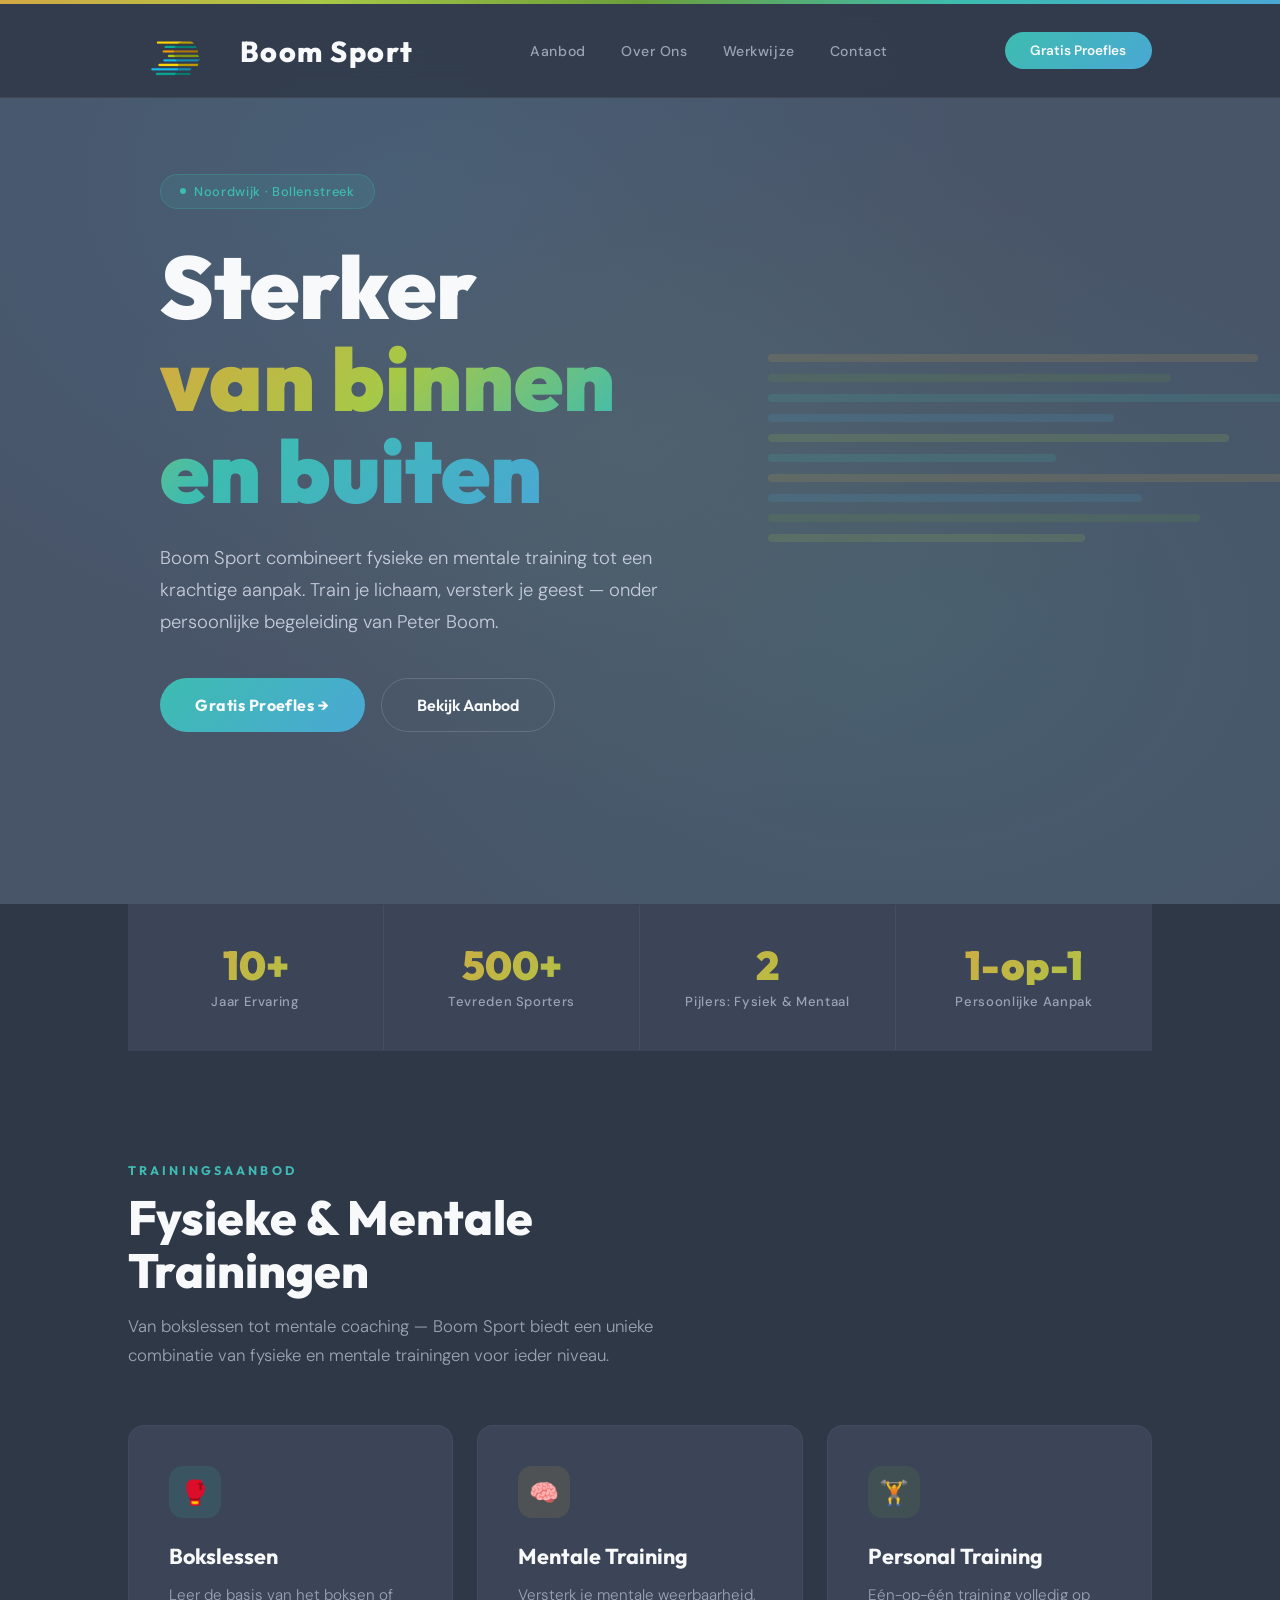
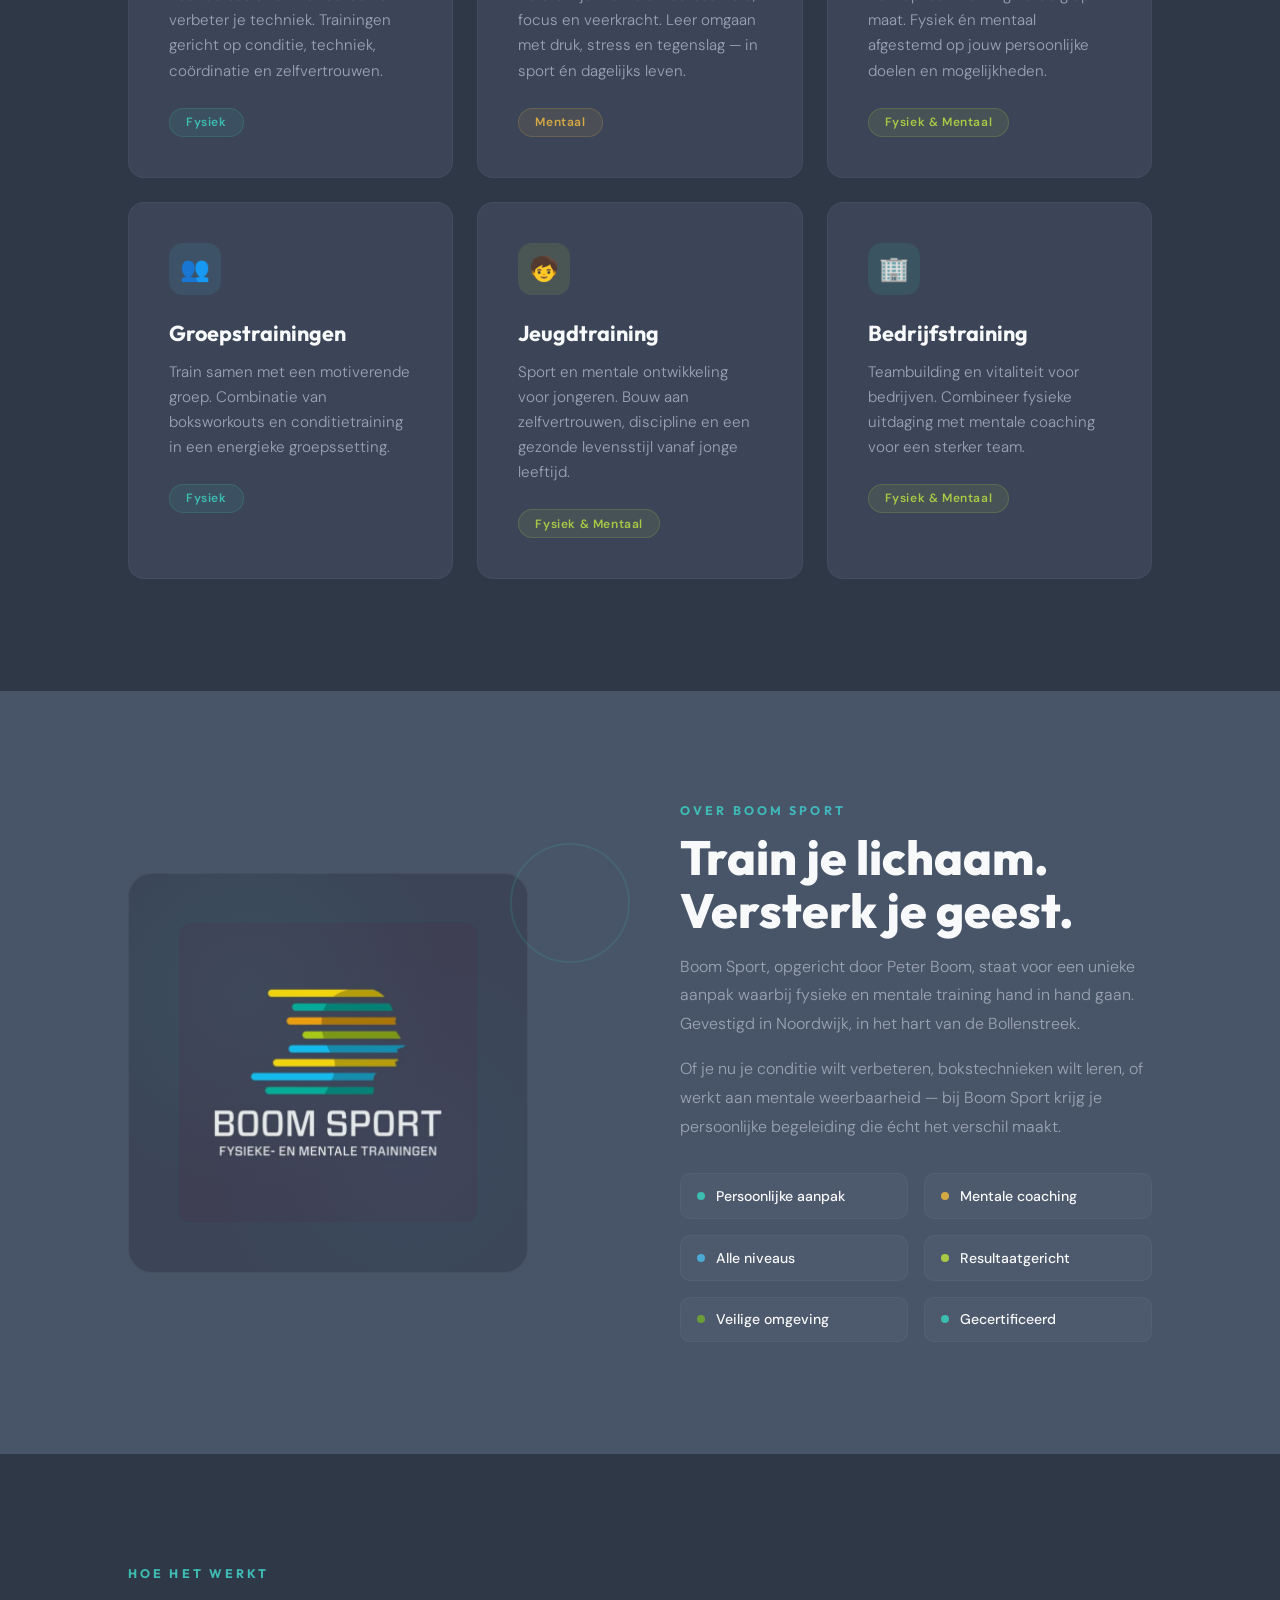
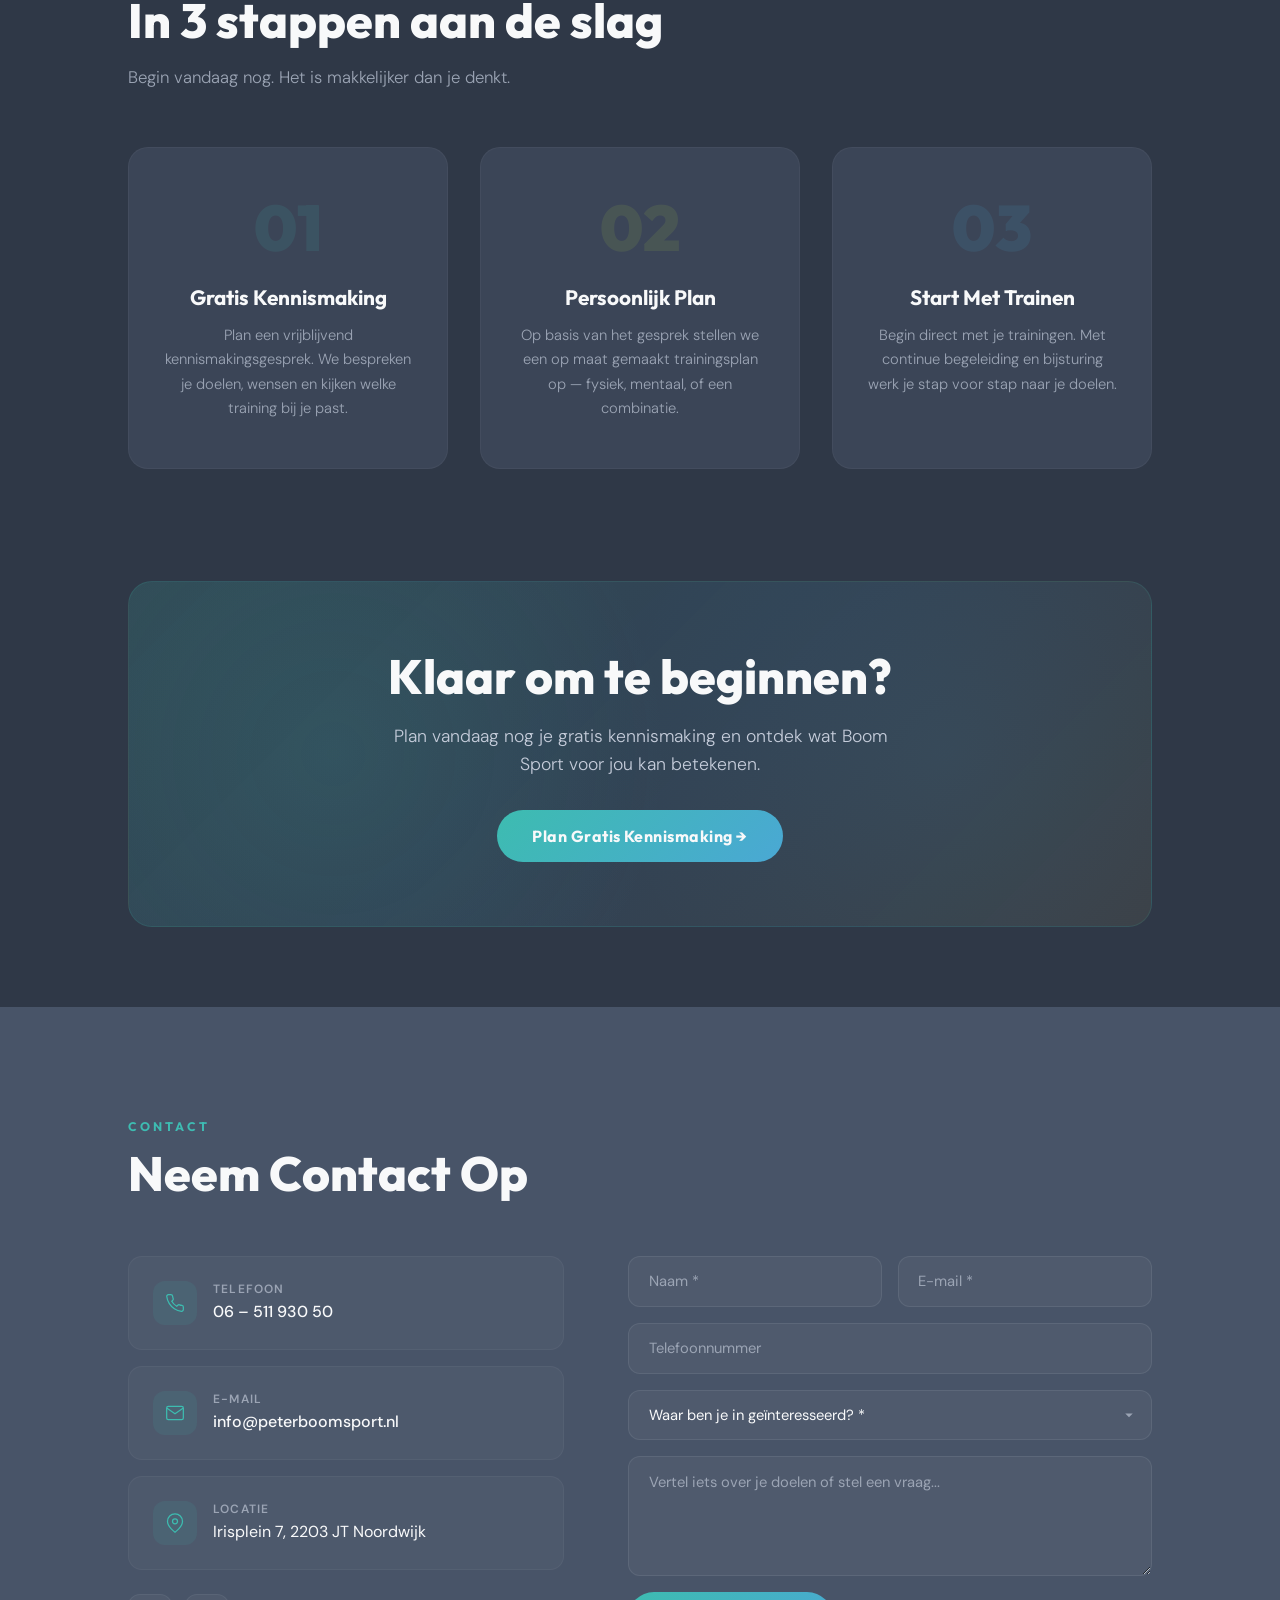
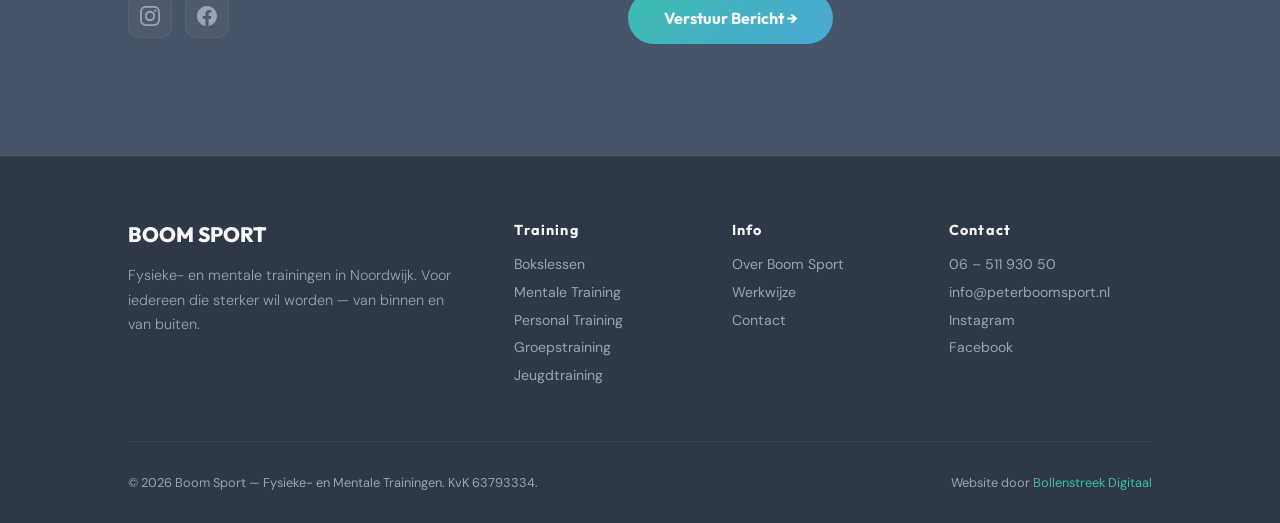
==== commit e5833b2c: "Restructure: promote boomsport to root, move aannemer to own repo, add CNAME for peterboomsport.nl" ====
--- a/index.html
+++ b/index.html
@@ -3,137 +3,1398 @@
 <head>
     <meta charset="UTF-8">
     <meta name="viewport" content="width=device-width, initial-scale=1.0">
-    <title>Peter Boom | Ondernemingen in Noordwijk</title>
-    <link href="https://fonts.googleapis.com/css2?family=Outfit:wght@400;600;700;800&family=DM+Serif+Display&display=swap" rel="stylesheet">
+    <title>Boom Sport | Fysieke- en Mentale Trainingen | Noordwijk</title>
+
+    <!-- Favicons -->
+    <link rel="icon" type="image/png" sizes="32x32" href="favicon-32.png">
+    <link rel="icon" type="image/png" sizes="16x16" href="favicon-16.png">
+    <link rel="apple-touch-icon" sizes="180x180" href="apple-touch-icon.png">
+    <link rel="manifest" href="site.webmanifest">
+    <meta name="theme-color" content="#3DBCB0">
+
+    <link href="https://fonts.googleapis.com/css2?family=Outfit:wght@300;400;500;600;700;800;900&family=DM+Sans:wght@300;400;500;600;700&display=swap" rel="stylesheet">
     <style>
-        * { margin: 0; padding: 0; box-sizing: border-box; }
+        :root {
+            /* Logo colors */
+            --bg-dark: #485468;
+            --bg-darker: #3b4557;
+            --bg-darkest: #2f3847;
+            --yellow: #D4A843;
+            --green: #6B9E3A;
+            --teal: #3DBCB0;
+            --blue: #4AA8D4;
+            --lime: #A8C846;
+            --white: #F8F9FA;
+            --white-pure: #FFFFFF;
+            --text-muted: #9BA4B4;
+            --text-light: #C5CCDA;
+            --overlay: rgba(47, 56, 71, 0.95);
+        }
+
+        * {
+            margin: 0;
+            padding: 0;
+            box-sizing: border-box;
+        }
+
+        html { scroll-behavior: smooth; }
 
         body {
+            font-family: 'DM Sans', sans-serif;
+            background: var(--bg-darkest);
+            color: var(--white);
+            overflow-x: hidden;
+            -webkit-font-smoothing: antialiased;
+        }
+
+        /* ===== ANIMATED GRADIENT ACCENT ===== */
+        .gradient-line {
+            height: 4px;
+            background: linear-gradient(90deg, var(--yellow), var(--lime), var(--green), var(--teal), var(--blue), var(--teal), var(--green), var(--lime), var(--yellow));
+            background-size: 200% 100%;
+            animation: gradientSlide 4s linear infinite;
+        }
+
+        @keyframes gradientSlide {
+            0% { background-position: 0% 50%; }
+            100% { background-position: 200% 50%; }
+        }
+
+        /* ===== NAV ===== */
+        nav {
+            position: fixed;
+            top: 4px;
+            left: 0;
+            right: 0;
+            z-index: 1000;
+            padding: 1rem 2rem;
+            background: rgba(47, 56, 71, 0.85);
+            backdrop-filter: blur(24px);
+            -webkit-backdrop-filter: blur(24px);
+            border-bottom: 1px solid rgba(255,255,255,0.06);
+            transition: all 0.4s ease;
+        }
+
+        nav.scrolled {
+            padding: 0.5rem 2rem;
+            background: rgba(47, 56, 71, 0.95);
+        }
+
+        .nav-logo {
+            display: flex;
+            align-items: center;
+            gap: 1rem;
+            text-decoration: none;
+        }
+
+        .nav-inner {
+            max-width: 1024px;
+            width: 100%;
+            margin: 0 auto;
+            display: flex;
+            align-items: center;
+            justify-content: space-between;
+        }
+
+        .nav-logo-icon img {
+            height: 56px;
+            width: auto;
+            border-radius: 6px;
+            transition: all 0.4s ease;
+        }
+
+        nav.scrolled .nav-logo-icon img {
+            height: 38px;
+        }
+
+        .nav-logo-text {
             font-family: 'Outfit', sans-serif;
+            font-weight: 800;
+            font-size: 1.8rem;
+            letter-spacing: 0.05em;
+            color: var(--white);
+            transition: all 0.4s ease;
+        }
+
+        nav.scrolled .nav-logo-text {
+            font-size: 1.3rem;
+        }
+
+        .nav-links {
+            display: flex;
+            gap: 2.2rem;
+            list-style: none;
+            align-items: center;
+        }
+
+        .nav-links a {
+            color: var(--text-muted);
+            text-decoration: none;
+            font-weight: 500;
+            font-size: 0.88rem;
+            letter-spacing: 0.04em;
+            transition: color 0.3s;
+        }
+
+        .nav-links a:hover { color: var(--white); }
+
+        .nav-cta {
+            background: linear-gradient(135deg, var(--teal), var(--blue));
+            color: var(--white) !important;
+            padding: 0.6rem 1.6rem;
+            border-radius: 50px;
+            font-weight: 600;
+            font-size: 0.85rem;
+            text-decoration: none;
+            transition: all 0.3s;
+            display: inline-block;
+        }
+
+        .nav-cta:hover {
+            transform: translateY(-2px);
+            box-shadow: 0 8px 25px rgba(61, 188, 176, 0.3);
+        }
+
+        .hamburger {
+            display: none;
+            flex-direction: column;
+            gap: 5px;
+            cursor: pointer;
+            z-index: 1001;
+        }
+
+        .hamburger span {
+            width: 26px;
+            height: 2px;
+            background: var(--white);
+            transition: all 0.3s;
+        }
+
+        /* ===== HERO ===== */
+        .hero {
             min-height: 100vh;
-            background: linear-gradient(135deg, #2f3847 0%, #485468 100%);
+            display: flex;
+            align-items: center;
+            position: relative;
+            overflow: hidden;
+            padding-top: 110px;
+        }
+
+        .hero-bg {
+            position: absolute;
+            inset: 0;
+            background:
+                radial-gradient(ellipse at 30% 20%, rgba(74, 168, 212, 0.12) 0%, transparent 50%),
+                radial-gradient(ellipse at 70% 70%, rgba(61, 188, 176, 0.1) 0%, transparent 50%),
+                radial-gradient(ellipse at 50% 50%, rgba(212, 168, 67, 0.06) 0%, transparent 60%),
+                var(--bg-dark);
+        }
+
+        /* Dynamic stripe decoration */
+        .hero-stripes {
+            position: absolute;
+            right: -5vw;
+            top: 50%;
+            transform: translateY(-50%);
+            width: 45vw;
+            max-width: 600px;
+            z-index: 1;
+            opacity: 0.15;
+        }
+
+        .hero-stripe {
+            height: 8px;
+            border-radius: 4px;
+            margin-bottom: 12px;
+            animation: stripeSlide 2s ease-out forwards;
+            opacity: 0;
+            transform: translateX(100px);
+        }
+
+        @keyframes stripeSlide {
+            to { opacity: 1; transform: translateX(0); }
+        }
+
+        .hero-content {
+            position: relative;
+            z-index: 2;
+            padding: 0 2rem;
+            max-width: 1024px;
+            margin: 0 auto;
+            width: 100%;
+        }
+
+        .hero-badge {
+            display: inline-flex;
+            align-items: center;
+            gap: 0.5rem;
+            padding: 0.5rem 1.2rem;
+            background: rgba(61, 188, 176, 0.12);
+            border: 1px solid rgba(61, 188, 176, 0.25);
+            border-radius: 50px;
+            font-size: 0.8rem;
+            font-weight: 500;
+            color: var(--teal);
+            letter-spacing: 0.05em;
+            margin-bottom: 2rem;
+            opacity: 0;
+            animation: fadeUp 0.7s 0.2s forwards;
+        }
+
+        .hero-badge-dot {
+            width: 6px;
+            height: 6px;
+            background: var(--teal);
+            border-radius: 50%;
+            animation: pulse 2s infinite;
+        }
+
+        @keyframes pulse {
+            0%, 100% { opacity: 1; }
+            50% { opacity: 0.4; }
+        }
+
+        .hero-title {
+            font-family: 'Outfit', sans-serif;
+            font-size: clamp(3rem, 7.5vw, 5.5rem);
+            font-weight: 900;
+            line-height: 1.05;
+            margin-bottom: 1.5rem;
+            opacity: 0;
+            animation: fadeUp 0.8s 0.4s forwards;
+        }
+
+        .hero-title .gradient-text {
+            background: linear-gradient(135deg, var(--yellow) 0%, var(--lime) 30%, var(--teal) 60%, var(--blue) 100%);
+            -webkit-background-clip: text;
+            -webkit-text-fill-color: transparent;
+            background-clip: text;
+        }
+
+        .hero-desc {
+            font-size: 1.15rem;
+            line-height: 1.75;
+            color: var(--text-light);
+            max-width: 520px;
+            font-weight: 300;
+            margin-bottom: 2.5rem;
+            opacity: 0;
+            animation: fadeUp 0.8s 0.6s forwards;
+        }
+
+        .hero-buttons {
+            display: flex;
+            gap: 1rem;
+            flex-wrap: wrap;
+            opacity: 0;
+            animation: fadeUp 0.8s 0.8s forwards;
+        }
+
+        .btn-gradient {
+            background: linear-gradient(135deg, var(--teal), var(--blue));
+            color: var(--white);
+            padding: 1rem 2.2rem;
+            border-radius: 60px;
+            font-family: 'Outfit', sans-serif;
+            font-weight: 700;
+            font-size: 1rem;
+            letter-spacing: 0.03em;
+            text-decoration: none;
+            display: inline-flex;
+            align-items: center;
+            gap: 0.6rem;
+            transition: all 0.3s;
+        }
+
+        .btn-gradient:hover {
+            transform: translateY(-3px);
+            box-shadow: 0 12px 35px rgba(61, 188, 176, 0.35);
+        }
+
+        .btn-outline {
+            background: transparent;
+            color: var(--white);
+            padding: 1rem 2.2rem;
+            border-radius: 60px;
+            font-family: 'Outfit', sans-serif;
+            font-weight: 600;
+            font-size: 1rem;
+            text-decoration: none;
+            display: inline-flex;
+            align-items: center;
+            gap: 0.6rem;
+            border: 1.5px solid rgba(255,255,255,0.15);
+            transition: all 0.3s;
+        }
+
+        .btn-outline:hover {
+            border-color: var(--teal);
+            color: var(--teal);
+        }
+
+        @keyframes fadeUp {
+            from { opacity: 0; transform: translateY(25px); }
+            to { opacity: 1; transform: translateY(0); }
+        }
+
+        /* ===== STATS ===== */
+        .stats {
+            display: grid;
+            grid-template-columns: repeat(4, 1fr);
+            border-top: 1px solid rgba(255,255,255,0.06);
+            border-bottom: 1px solid rgba(255,255,255,0.06);
+            max-width: 1024px;
+            margin: 0 auto;
+        }
+
+        .stat {
+            padding: 2.5rem 2rem;
+            text-align: center;
+            border-right: 1px solid rgba(255,255,255,0.06);
+            background: var(--bg-darker);
+            transition: background 0.3s;
+        }
+
+        .stat:last-child { border-right: none; }
+        .stat:hover { background: var(--bg-dark); }
+
+        .stat-number {
+            font-family: 'Outfit', sans-serif;
+            font-size: 2.5rem;
+            font-weight: 900;
+            background: linear-gradient(135deg, var(--yellow), var(--lime));
+            -webkit-background-clip: text;
+            -webkit-text-fill-color: transparent;
+            background-clip: text;
+            line-height: 1;
+        }
+
+        .stat-label {
+            font-size: 0.82rem;
+            color: var(--text-muted);
+            margin-top: 0.5rem;
+            font-weight: 500;
+            letter-spacing: 0.05em;
+        }
+
+        /* ===== SECTIONS ===== */
+        section { padding: 7rem 2rem; }
+
+        .container {
+            max-width: 1024px;
+            margin: 0 auto;
+        }
+
+        .section-header {
+            max-width: 1024px;
+            margin: 0 auto 3.5rem;
+        }
+
+        .section-label {
+            font-family: 'Outfit', sans-serif;
+            font-size: 0.78rem;
+            font-weight: 700;
+            letter-spacing: 0.25em;
+            text-transform: uppercase;
+            background: linear-gradient(135deg, var(--teal), var(--blue));
+            -webkit-background-clip: text;
+            -webkit-text-fill-color: transparent;
+            background-clip: text;
+            margin-bottom: 0.8rem;
+        }
+
+        .section-title {
+            font-family: 'Outfit', sans-serif;
+            font-size: clamp(2rem, 4vw, 3rem);
+            font-weight: 800;
+            line-height: 1.1;
+            margin-bottom: 1rem;
+        }
+
+        .section-desc {
+            font-size: 1.05rem;
+            line-height: 1.7;
+            color: var(--text-muted);
+            font-weight: 300;
+            max-width: 600px;
+        }
+
+        /* ===== AANBOD ===== */
+        #aanbod { background: var(--bg-darkest); }
+
+        .aanbod-grid {
+            display: grid;
+            grid-template-columns: repeat(auto-fit, minmax(300px, 1fr));
+            gap: 1.5rem;
+            max-width: 1024px;
+            margin: 0 auto;
+        }
+
+        .aanbod-card {
+            background: var(--bg-darker);
+            border-radius: 16px;
+            padding: 2.5rem;
+            border: 1px solid rgba(255,255,255,0.04);
+            position: relative;
+            overflow: hidden;
+            transition: all 0.4s;
+        }
+
+        .aanbod-card::before {
+            content: '';
+            position: absolute;
+            top: 0;
+            left: 0;
+            right: 0;
+            height: 3px;
+            background: linear-gradient(90deg, var(--teal), var(--blue));
+            opacity: 0;
+            transition: opacity 0.4s;
+        }
+
+        .aanbod-card:hover {
+            transform: translateY(-6px);
+            border-color: rgba(61, 188, 176, 0.15);
+            box-shadow: 0 20px 50px rgba(0,0,0,0.3);
+        }
+
+        .aanbod-card:hover::before { opacity: 1; }
+
+        .aanbod-card:nth-child(2)::before { background: linear-gradient(90deg, var(--yellow), var(--lime)); }
+        .aanbod-card:nth-child(3)::before { background: linear-gradient(90deg, var(--green), var(--teal)); }
+        .aanbod-card:nth-child(4)::before { background: linear-gradient(90deg, var(--blue), var(--teal)); }
+        .aanbod-card:nth-child(5)::before { background: linear-gradient(90deg, var(--lime), var(--green)); }
+        .aanbod-card:nth-child(6)::before { background: linear-gradient(90deg, var(--yellow), var(--green)); }
+
+        .aanbod-icon {
+            width: 52px;
+            height: 52px;
+            border-radius: 14px;
             display: flex;
             align-items: center;
             justify-content: center;
-            padding: 2rem;
-        }
-
-        .container {
+            margin-bottom: 1.5rem;
+            font-size: 1.5rem;
+        }
+
+        .aanbod-card:nth-child(1) .aanbod-icon { background: rgba(61, 188, 176, 0.12); }
+        .aanbod-card:nth-child(2) .aanbod-icon { background: rgba(212, 168, 67, 0.12); }
+        .aanbod-card:nth-child(3) .aanbod-icon { background: rgba(107, 158, 58, 0.12); }
+        .aanbod-card:nth-child(4) .aanbod-icon { background: rgba(74, 168, 212, 0.12); }
+        .aanbod-card:nth-child(5) .aanbod-icon { background: rgba(168, 200, 70, 0.12); }
+        .aanbod-card:nth-child(6) .aanbod-icon { background: rgba(61, 188, 176, 0.12); }
+
+        .aanbod-card h3 {
+            font-family: 'Outfit', sans-serif;
+            font-size: 1.35rem;
+            font-weight: 700;
+            margin-bottom: 0.8rem;
+        }
+
+        .aanbod-card p {
+            color: var(--text-muted);
+            font-size: 0.95rem;
+            line-height: 1.65;
+            font-weight: 300;
+        }
+
+        .aanbod-tag {
+            display: inline-block;
+            margin-top: 1.5rem;
+            padding: 0.35rem 1rem;
+            border-radius: 50px;
+            font-size: 0.75rem;
+            font-weight: 600;
+            letter-spacing: 0.05em;
+        }
+
+        .tag-fysiek {
+            background: rgba(61, 188, 176, 0.1);
+            color: var(--teal);
+            border: 1px solid rgba(61, 188, 176, 0.2);
+        }
+
+        .tag-mentaal {
+            background: rgba(212, 168, 67, 0.1);
+            color: var(--yellow);
+            border: 1px solid rgba(212, 168, 67, 0.2);
+        }
+
+        .tag-beide {
+            background: rgba(168, 200, 70, 0.1);
+            color: var(--lime);
+            border: 1px solid rgba(168, 200, 70, 0.2);
+        }
+
+        /* ===== OVER / ABOUT ===== */
+        #over { background: var(--bg-dark); }
+
+        .over-layout {
+            display: grid;
+            grid-template-columns: 1fr 1fr;
+            gap: 5rem;
+            align-items: center;
+            max-width: 1024px;
+            margin: 0 auto;
+        }
+
+        .over-visual {
+            position: relative;
+        }
+
+        .over-logo-showcase {
+            width: 100%;
+            max-width: 400px;
+            aspect-ratio: 1;
+            background: var(--bg-darker);
+            border-radius: 24px;
+            display: flex;
+            align-items: center;
+            justify-content: center;
+            border: 1px solid rgba(255,255,255,0.06);
+            position: relative;
+            overflow: hidden;
+        }
+
+        .over-logo-showcase img {
+            width: 75%;
+            border-radius: 12px;
+        }
+
+        .over-logo-showcase::before {
+            content: '';
+            position: absolute;
+            inset: 0;
+            background:
+                radial-gradient(circle at 30% 30%, rgba(61, 188, 176, 0.08) 0%, transparent 50%),
+                radial-gradient(circle at 70% 70%, rgba(74, 168, 212, 0.06) 0%, transparent 50%);
+        }
+
+        .over-accent {
+            position: absolute;
+            width: 120px;
+            height: 120px;
+            border-radius: 50%;
+            border: 2px solid rgba(61, 188, 176, 0.15);
+            top: -30px;
+            right: -30px;
+            animation: float 6s ease-in-out infinite;
+        }
+
+        @keyframes float {
+            0%, 100% { transform: translateY(0); }
+            50% { transform: translateY(-15px); }
+        }
+
+        .over-text h3 {
+            font-family: 'Outfit', sans-serif;
+            font-size: 1.5rem;
+            font-weight: 700;
+            margin: 1.5rem 0 1rem;
+        }
+
+        .over-text p {
+            color: var(--text-muted);
+            line-height: 1.8;
+            font-weight: 300;
+            margin-bottom: 1rem;
+        }
+
+        .over-pillars {
+            display: grid;
+            grid-template-columns: 1fr 1fr;
+            gap: 1rem;
+            margin-top: 2rem;
+        }
+
+        .pillar {
+            display: flex;
+            align-items: center;
+            gap: 0.7rem;
+            padding: 0.8rem 1rem;
+            background: rgba(255,255,255,0.03);
+            border-radius: 10px;
+            border: 1px solid rgba(255,255,255,0.04);
+            transition: all 0.3s;
+        }
+
+        .pillar:hover {
+            background: rgba(61, 188, 176, 0.06);
+            border-color: rgba(61, 188, 176, 0.15);
+        }
+
+        .pillar-dot {
+            width: 8px;
+            height: 8px;
+            border-radius: 50%;
+            flex-shrink: 0;
+        }
+
+        .pillar span {
+            font-size: 0.88rem;
+            font-weight: 500;
+        }
+
+        /* ===== WERKWIJZE ===== */
+        #werkwijze { background: var(--bg-darkest); }
+
+        .steps {
+            display: grid;
+            grid-template-columns: repeat(3, 1fr);
+            gap: 2rem;
+            margin-top: 0.5rem;
+            max-width: 1024px;
+            margin-left: auto;
+            margin-right: auto;
+        }
+
+        .step {
             text-align: center;
-            max-width: 800px;
-        }
-
-        h1 {
-            font-family: 'DM Serif Display', serif;
-            font-size: clamp(2rem, 5vw, 3.5rem);
-            color: #fff;
-            margin-bottom: 0.5rem;
-        }
-
-        .subtitle {
-            color: rgba(255,255,255,0.6);
+            padding: 3rem 2rem;
+            background: var(--bg-darker);
+            border-radius: 20px;
+            border: 1px solid rgba(255,255,255,0.04);
+            position: relative;
+            transition: all 0.4s;
+        }
+
+        .step:hover {
+            transform: translateY(-4px);
+            border-color: rgba(61, 188, 176, 0.15);
+        }
+
+        .step-num {
+            font-family: 'Outfit', sans-serif;
+            font-size: 4rem;
+            font-weight: 900;
+            line-height: 1;
+            margin-bottom: 1.5rem;
+            opacity: 0.12;
+        }
+
+        .step:nth-child(1) .step-num { color: var(--teal); }
+        .step:nth-child(2) .step-num { color: var(--lime); }
+        .step:nth-child(3) .step-num { color: var(--blue); }
+
+        .step h3 {
+            font-family: 'Outfit', sans-serif;
+            font-size: 1.3rem;
+            font-weight: 700;
+            margin-bottom: 0.8rem;
+        }
+
+        .step p {
+            color: var(--text-muted);
+            font-size: 0.92rem;
+            line-height: 1.65;
+            font-weight: 300;
+        }
+
+        /* ===== PROEFLES CTA ===== */
+        .cta-banner {
+            background: linear-gradient(135deg, rgba(61, 188, 176, 0.15) 0%, rgba(74, 168, 212, 0.1) 50%, rgba(212, 168, 67, 0.08) 100%);
+            border: 1px solid rgba(61, 188, 176, 0.15);
+            border-radius: 24px;
+            padding: 4rem;
+            margin: 0 auto 5rem;
+            max-width: 1024px;
+            text-align: center;
+            position: relative;
+            overflow: hidden;
+        }
+
+        .cta-banner::before {
+            content: '';
+            position: absolute;
+            inset: 0;
+            background:
+                radial-gradient(circle at 20% 50%, rgba(61, 188, 176, 0.1) 0%, transparent 40%),
+                radial-gradient(circle at 80% 50%, rgba(74, 168, 212, 0.08) 0%, transparent 40%);
+        }
+
+        .cta-banner > * { position: relative; }
+
+        .cta-banner h2 {
+            font-family: 'Outfit', sans-serif;
+            font-size: clamp(2rem, 4vw, 3rem);
+            font-weight: 800;
+            margin-bottom: 1rem;
+        }
+
+        .cta-banner p {
+            color: var(--text-light);
             font-size: 1.1rem;
+            max-width: 500px;
+            margin: 0 auto 2rem;
+            font-weight: 300;
+            line-height: 1.6;
+        }
+
+        /* ===== CONTACT ===== */
+        #contact { background: var(--bg-dark); }
+
+        .contact-grid {
+            display: grid;
+            grid-template-columns: 1fr 1.2fr;
+            gap: 4rem;
+            max-width: 1024px;
+            margin: 0 auto;
+        }
+
+        .contact-card {
+            display: flex;
+            gap: 1rem;
+            padding: 1.5rem;
+            background: rgba(255,255,255,0.03);
+            border-radius: 14px;
+            border: 1px solid rgba(255,255,255,0.04);
+            margin-bottom: 1rem;
+            transition: all 0.3s;
+        }
+
+        .contact-card:hover {
+            background: rgba(61, 188, 176, 0.05);
+            border-color: rgba(61, 188, 176, 0.15);
+        }
+
+        .contact-card-icon {
+            width: 44px;
+            height: 44px;
+            border-radius: 12px;
+            background: rgba(61, 188, 176, 0.1);
+            display: flex;
+            align-items: center;
+            justify-content: center;
+            flex-shrink: 0;
+        }
+
+        .contact-card-icon svg {
+            width: 20px;
+            height: 20px;
+            stroke: var(--teal);
+            fill: none;
+            stroke-width: 1.5;
+        }
+
+        .contact-card-label {
+            font-size: 0.75rem;
+            color: var(--text-muted);
+            text-transform: uppercase;
+            letter-spacing: 0.1em;
+            font-weight: 600;
+            margin-bottom: 0.25rem;
+        }
+
+        .contact-card-value a {
+            color: var(--white);
+            text-decoration: none;
+            font-weight: 500;
+            transition: color 0.3s;
+        }
+
+        .contact-card-value a:hover { color: var(--teal); }
+
+        .contact-socials {
+            display: flex;
+            gap: 0.8rem;
+            margin-top: 1.5rem;
+        }
+
+        .social-btn {
+            width: 44px;
+            height: 44px;
+            border-radius: 12px;
+            background: rgba(255,255,255,0.04);
+            border: 1px solid rgba(255,255,255,0.06);
+            display: flex;
+            align-items: center;
+            justify-content: center;
+            text-decoration: none;
+            transition: all 0.3s;
+        }
+
+        .social-btn svg {
+            width: 20px;
+            height: 20px;
+            fill: var(--text-muted);
+            transition: fill 0.3s;
+        }
+
+        .social-btn.instagram:hover {
+            background: rgba(225, 48, 108, 0.1);
+            border-color: rgba(225, 48, 108, 0.3);
+        }
+
+        .social-btn.instagram:hover svg {
+            fill: #E1306C;
+        }
+
+        .social-btn.facebook:hover {
+            background: rgba(24, 119, 242, 0.1);
+            border-color: rgba(24, 119, 242, 0.3);
+        }
+
+        .social-btn.facebook:hover svg {
+            fill: #1877F2;
+        }
+
+        .contact-form {
+            display: flex;
+            flex-direction: column;
+            gap: 1rem;
+        }
+
+        .form-row {
+            display: grid;
+            grid-template-columns: 1fr 1fr;
+            gap: 1rem;
+        }
+
+        .contact-form input,
+        .contact-form textarea,
+        .contact-form select {
+            width: 100%;
+            padding: 0.9rem 1.2rem;
+            background: rgba(255,255,255,0.04);
+            border: 1px solid rgba(255,255,255,0.08);
+            border-radius: 12px;
+            color: var(--white);
+            font-family: 'DM Sans', sans-serif;
+            font-size: 0.92rem;
+            transition: border-color 0.3s, background 0.3s;
+            outline: none;
+        }
+
+        .contact-form input::placeholder,
+        .contact-form textarea::placeholder {
+            color: var(--text-muted);
+        }
+
+        .contact-form input:focus,
+        .contact-form textarea:focus,
+        .contact-form select:focus {
+            border-color: var(--teal);
+            background: rgba(61, 188, 176, 0.04);
+        }
+
+        .contact-form textarea {
+            min-height: 120px;
+            resize: vertical;
+        }
+
+        .contact-form select {
+            appearance: none;
+            cursor: pointer;
+            background-image: url("data:image/svg+xml,%3Csvg xmlns='http://www.w3.org/2000/svg' width='12' height='12' fill='%239BA4B4' viewBox='0 0 16 16'%3E%3Cpath d='M8 11L3 6h10l-5 5z'/%3E%3C/svg%3E");
+            background-repeat: no-repeat;
+            background-position: right 1rem center;
+        }
+
+        .contact-form select option { background: var(--bg-darker); }
+
+        .form-submit {
+            background: linear-gradient(135deg, var(--teal), var(--blue));
+            color: var(--white);
+            border: none;
+            padding: 1rem 2.2rem;
+            border-radius: 50px;
+            font-family: 'Outfit', sans-serif;
+            font-weight: 700;
+            font-size: 1rem;
+            cursor: pointer;
+            transition: all 0.3s;
+            align-self: flex-start;
+        }
+
+        .form-submit:hover {
+            transform: translateY(-2px);
+            box-shadow: 0 10px 30px rgba(61, 188, 176, 0.3);
+        }
+
+        /* ===== FOOTER ===== */
+        footer {
+            background: var(--bg-darkest);
+            padding: 4rem 2rem 2rem;
+            border-top: 1px solid rgba(255,255,255,0.05);
+        }
+
+        .footer-grid {
+            display: grid;
+            grid-template-columns: 2fr 1fr 1fr 1.2fr;
+            gap: 3rem;
             margin-bottom: 3rem;
-        }
-
-        .cards {
-            display: grid;
-            grid-template-columns: repeat(auto-fit, minmax(280px, 1fr));
-            gap: 1.5rem;
-        }
-
-        .card {
-            background: rgba(255,255,255,0.05);
-            border: 1px solid rgba(255,255,255,0.1);
-            border-radius: 16px;
-            padding: 2.5rem 2rem;
+            max-width: 1024px;
+            margin-left: auto;
+            margin-right: auto;
+        }
+
+        .footer-brand p {
+            color: var(--text-muted);
+            font-size: 0.9rem;
+            line-height: 1.7;
+            font-weight: 300;
+            margin-top: 1rem;
+        }
+
+        .footer-col h4 {
+            font-family: 'Outfit', sans-serif;
+            font-size: 0.9rem;
+            font-weight: 700;
+            letter-spacing: 0.08em;
+            margin-bottom: 1rem;
+        }
+
+        .footer-col a {
+            display: block;
+            color: var(--text-muted);
             text-decoration: none;
-            transition: all 0.3s ease;
-            display: block;
-        }
-
-        .card:hover {
-            transform: translateY(-6px);
-            background: rgba(255,255,255,0.08);
-            border-color: rgba(255,255,255,0.2);
-            box-shadow: 0 20px 40px rgba(0,0,0,0.2);
-        }
-
-        .card-icon {
-            font-size: 2.5rem;
-            margin-bottom: 1rem;
-        }
-
-        .card h2 {
-            font-family: 'DM Serif Display', serif;
-            color: #fff;
-            font-size: 1.5rem;
-            margin-bottom: 0.5rem;
-        }
-
-        .card p {
-            color: rgba(255,255,255,0.6);
-            font-size: 0.95rem;
-            line-height: 1.6;
-            margin-bottom: 1.5rem;
-        }
-
-        .card-link {
-            display: inline-flex;
+            font-size: 0.88rem;
+            margin-bottom: 0.6rem;
+            transition: color 0.3s;
+        }
+
+        .footer-col a:hover { color: var(--teal); }
+
+        .footer-bottom {
+            padding-top: 2rem;
+            border-top: 1px solid rgba(255,255,255,0.05);
+            display: flex;
+            justify-content: space-between;
             align-items: center;
-            gap: 0.5rem;
-            color: #3DBCB0;
-            font-weight: 600;
-            font-size: 0.9rem;
-        }
-
-        .card:nth-child(2) .card-link {
-            color: #D4944A;
-        }
-
-        .card-link svg {
-            transition: transform 0.3s;
-        }
-
-        .card:hover .card-link svg {
-            transform: translateX(4px);
-        }
-
-        .footer {
-            margin-top: 3rem;
-            color: rgba(255,255,255,0.4);
-            font-size: 0.85rem;
+            max-width: 1024px;
+            margin: 0 auto;
+        }
+
+        .footer-bottom p {
+            color: var(--text-muted);
+            font-size: 0.8rem;
+        }
+
+        .footer-bottom a {
+            color: var(--teal);
+            text-decoration: none;
+        }
+
+        /* ===== SCROLL ANIMATIONS ===== */
+        .reveal {
+            opacity: 0;
+            transform: translateY(20px);
+            transition: all 0.7s cubic-bezier(0.25, 0.46, 0.45, 0.94);
+        }
+
+        .reveal.visible {
+            opacity: 1;
+            transform: translateY(0);
+        }
+
+        /* ===== RESPONSIVE ===== */
+        @media (max-width: 1024px) {
+            .over-layout { grid-template-columns: 1fr; gap: 3rem; }
+            .over-visual { order: -1; }
+            .over-logo-showcase { max-width: 320px; margin: 0 auto; }
+            .footer-grid { grid-template-columns: 1fr 1fr; }
+        }
+
+        @media (max-width: 768px) {
+            nav { padding: 0.8rem 1.5rem; }
+
+            .nav-logo-icon img {
+                height: 40px;
+            }
+
+            .nav-logo-text {
+                font-size: 1.2rem;
+            }
+
+            nav.scrolled .nav-logo-icon img {
+                height: 32px;
+            }
+
+            nav.scrolled .nav-logo-text {
+                font-size: 1rem;
+            }
+
+            .nav-links {
+                display: none;
+                position: fixed;
+                inset: 0;
+                background: var(--bg-darkest);
+                flex-direction: column;
+                align-items: center;
+                justify-content: center;
+                gap: 2rem;
+                z-index: 1000;
+            }
+
+            .nav-links.active { display: flex; }
+            .nav-links a { font-size: 1.1rem; color: var(--white); }
+            .nav-cta { display: none; }
+            .hamburger { display: flex; }
+
+            section { padding: 4.5rem 1.5rem; }
+            .stats { grid-template-columns: 1fr 1fr; }
+            .stat { padding: 1.8rem 1rem; }
+            .steps { grid-template-columns: 1fr; }
+            .contact-grid { grid-template-columns: 1fr; }
+            .form-row { grid-template-columns: 1fr; }
+            .cta-banner { margin: 0 1.5rem 3rem; padding: 3rem 2rem; }
+            .footer-grid { grid-template-columns: 1fr; }
+            .footer-bottom { flex-direction: column; gap: 0.8rem; text-align: center; }
+            .hero-stripes { display: none; }
         }
     </style>
 </head>
 <body>
-    <div class="container">
-        <h1>Peter Boom</h1>
-        <p class="subtitle">Ondernemingen in Noordwijk</p>
-
-        <div class="cards">
-            <a href="boomsport/" class="card">
-                <div class="card-icon">🥊</div>
-                <h2>Boom Sport</h2>
-                <p>Fysieke- en mentale trainingen. Van bokslessen tot personal training en mentale coaching.</p>
-                <span class="card-link">
-                    Bekijk website
-                    <svg width="16" height="16" viewBox="0 0 24 24" fill="none" stroke="currentColor" stroke-width="2"><path d="M5 12h14M12 5l7 7-7 7"/></svg>
-                </span>
+
+    <div class="gradient-line"></div>
+
+    <!-- NAV -->
+    <nav>
+        <div class="nav-inner">
+            <a href="#" class="nav-logo">
+                <div class="nav-logo-icon">
+                    <img src="logo-icon.png" alt="Boom Sport">
+                </div>
+                <span class="nav-logo-text">Boom Sport</span>
             </a>
-
-            <a href="aannemer/" class="card">
-                <div class="card-icon">🔨</div>
-                <h2>Aannemersbedrijf P. Boom</h2>
-                <p>Timmerman en aannemer. Nieuwbouw, verbouw, renovatie, dakkapellen en meubelwerk op maat.</p>
-                <span class="card-link">
-                    Bekijk website
-                    <svg width="16" height="16" viewBox="0 0 24 24" fill="none" stroke="currentColor" stroke-width="2"><path d="M5 12h14M12 5l7 7-7 7"/></svg>
-                </span>
-            </a>
-        </div>
-
-        <p class="footer">Noordwijk · Bollenstreek</p>
+            <ul class="nav-links" id="navLinks">
+                <li><a href="#aanbod">Aanbod</a></li>
+                <li><a href="#over">Over Ons</a></li>
+                <li><a href="#werkwijze">Werkwijze</a></li>
+                <li><a href="#contact">Contact</a></li>
+            </ul>
+            <a href="#contact" class="nav-cta">Gratis Proefles</a>
+            <div class="hamburger" onclick="document.getElementById('navLinks').classList.toggle('active')">
+                <span></span><span></span><span></span>
+            </div>
+        </div>
+    </nav>
+
+    <!-- HERO -->
+    <section class="hero">
+        <div class="hero-bg"></div>
+
+        <!-- Decorative stripes mimicking logo -->
+        <div class="hero-stripes">
+            <div class="hero-stripe" style="width:85%; background: var(--yellow); animation-delay: 0.2s;"></div>
+            <div class="hero-stripe" style="width:70%; background: var(--green); animation-delay: 0.35s;"></div>
+            <div class="hero-stripe" style="width:95%; background: var(--teal); animation-delay: 0.5s;"></div>
+            <div class="hero-stripe" style="width:60%; background: var(--blue); animation-delay: 0.65s;"></div>
+            <div class="hero-stripe" style="width:80%; background: var(--lime); animation-delay: 0.8s;"></div>
+            <div class="hero-stripe" style="width:50%; background: var(--teal); animation-delay: 0.95s;"></div>
+            <div class="hero-stripe" style="width:90%; background: var(--yellow); animation-delay: 1.1s;"></div>
+            <div class="hero-stripe" style="width:65%; background: var(--blue); animation-delay: 1.25s;"></div>
+            <div class="hero-stripe" style="width:75%; background: var(--green); animation-delay: 1.4s;"></div>
+            <div class="hero-stripe" style="width:55%; background: var(--lime); animation-delay: 1.55s;"></div>
+        </div>
+
+        <div class="hero-content">
+            <div class="hero-badge">
+                <div class="hero-badge-dot"></div>
+                Noordwijk · Bollenstreek
+            </div>
+            <h1 class="hero-title">
+                Sterker<br>
+                <span class="gradient-text">van binnen<br>en buiten</span>
+            </h1>
+            <p class="hero-desc">
+                Boom Sport combineert fysieke en mentale training tot een krachtige aanpak.
+                Train je lichaam, versterk je geest — onder persoonlijke begeleiding van Peter Boom.
+            </p>
+            <div class="hero-buttons">
+                <a href="#contact" class="btn-gradient">Gratis Proefles →</a>
+                <a href="#aanbod" class="btn-outline">Bekijk Aanbod</a>
+            </div>
+        </div>
+    </section>
+
+    <!-- STATS -->
+    <div class="stats">
+        <div class="stat reveal">
+            <div class="stat-number">10+</div>
+            <div class="stat-label">Jaar Ervaring</div>
+        </div>
+        <div class="stat reveal">
+            <div class="stat-number">500+</div>
+            <div class="stat-label">Tevreden Sporters</div>
+        </div>
+        <div class="stat reveal">
+            <div class="stat-number">2</div>
+            <div class="stat-label">Pijlers: Fysiek & Mentaal</div>
+        </div>
+        <div class="stat reveal">
+            <div class="stat-number">1-op-1</div>
+            <div class="stat-label">Persoonlijke Aanpak</div>
+        </div>
     </div>
+
+    <!-- AANBOD -->
+    <section id="aanbod">
+        <div class="section-header">
+            <div class="section-label">Trainingsaanbod</div>
+            <h2 class="section-title">Fysieke & Mentale<br>Trainingen</h2>
+            <p class="section-desc">Van bokslessen tot mentale coaching — Boom Sport biedt een unieke combinatie van fysieke en mentale trainingen voor ieder niveau.</p>
+        </div>
+        <div class="aanbod-grid">
+            <div class="aanbod-card reveal">
+                <div class="aanbod-icon">🥊</div>
+                <h3>Bokslessen</h3>
+                <p>Leer de basis van het boksen of verbeter je techniek. Trainingen gericht op conditie, techniek, coördinatie en zelfvertrouwen.</p>
+                <span class="aanbod-tag tag-fysiek">Fysiek</span>
+            </div>
+            <div class="aanbod-card reveal">
+                <div class="aanbod-icon">🧠</div>
+                <h3>Mentale Training</h3>
+                <p>Versterk je mentale weerbaarheid, focus en veerkracht. Leer omgaan met druk, stress en tegenslag — in sport én dagelijks leven.</p>
+                <span class="aanbod-tag tag-mentaal">Mentaal</span>
+            </div>
+            <div class="aanbod-card reveal">
+                <div class="aanbod-icon">🏋️</div>
+                <h3>Personal Training</h3>
+                <p>Eén-op-één training volledig op maat. Fysiek én mentaal afgestemd op jouw persoonlijke doelen en mogelijkheden.</p>
+                <span class="aanbod-tag tag-beide">Fysiek & Mentaal</span>
+            </div>
+            <div class="aanbod-card reveal">
+                <div class="aanbod-icon">👥</div>
+                <h3>Groepstrainingen</h3>
+                <p>Train samen met een motiverende groep. Combinatie van boksworkouts en conditietraining in een energieke groepssetting.</p>
+                <span class="aanbod-tag tag-fysiek">Fysiek</span>
+            </div>
+            <div class="aanbod-card reveal">
+                <div class="aanbod-icon">🧒</div>
+                <h3>Jeugdtraining</h3>
+                <p>Sport en mentale ontwikkeling voor jongeren. Bouw aan zelfvertrouwen, discipline en een gezonde levensstijl vanaf jonge leeftijd.</p>
+                <span class="aanbod-tag tag-beide">Fysiek & Mentaal</span>
+            </div>
+            <div class="aanbod-card reveal">
+                <div class="aanbod-icon">🏢</div>
+                <h3>Bedrijfstraining</h3>
+                <p>Teambuilding en vitaliteit voor bedrijven. Combineer fysieke uitdaging met mentale coaching voor een sterker team.</p>
+                <span class="aanbod-tag tag-beide">Fysiek & Mentaal</span>
+            </div>
+        </div>
+    </section>
+
+    <!-- OVER -->
+    <section id="over">
+        <div class="over-layout">
+            <div class="over-visual">
+                <div class="over-logo-showcase">
+                    <img src="logo-boomsport.jpg" alt="Boom Sport - Fysieke- en Mentale Trainingen">
+                </div>
+                <div class="over-accent"></div>
+            </div>
+            <div class="over-text reveal">
+                <div class="section-label">Over Boom Sport</div>
+                <h2 class="section-title">Train je lichaam.<br>Versterk je geest.</h2>
+                <p>
+                    Boom Sport, opgericht door Peter Boom, staat voor een unieke aanpak waarbij fysieke en
+                    mentale training hand in hand gaan. Gevestigd in Noordwijk, in het hart van de Bollenstreek.
+                </p>
+                <p>
+                    Of je nu je conditie wilt verbeteren, bokstechnieken wilt leren, of werkt aan mentale
+                    weerbaarheid — bij Boom Sport krijg je persoonlijke begeleiding die écht het verschil maakt.
+                </p>
+                <div class="over-pillars">
+                    <div class="pillar">
+                        <div class="pillar-dot" style="background: var(--teal);"></div>
+                        <span>Persoonlijke aanpak</span>
+                    </div>
+                    <div class="pillar">
+                        <div class="pillar-dot" style="background: var(--yellow);"></div>
+                        <span>Mentale coaching</span>
+                    </div>
+                    <div class="pillar">
+                        <div class="pillar-dot" style="background: var(--blue);"></div>
+                        <span>Alle niveaus</span>
+                    </div>
+                    <div class="pillar">
+                        <div class="pillar-dot" style="background: var(--lime);"></div>
+                        <span>Resultaatgericht</span>
+                    </div>
+                    <div class="pillar">
+                        <div class="pillar-dot" style="background: var(--green);"></div>
+                        <span>Veilige omgeving</span>
+                    </div>
+                    <div class="pillar">
+                        <div class="pillar-dot" style="background: var(--teal);"></div>
+                        <span>Gecertificeerd</span>
+                    </div>
+                </div>
+            </div>
+        </div>
+    </section>
+
+    <!-- WERKWIJZE -->
+    <section id="werkwijze">
+        <div class="section-header">
+            <div class="section-label">Hoe het werkt</div>
+            <h2 class="section-title">In 3 stappen aan de slag</h2>
+            <p class="section-desc">Begin vandaag nog. Het is makkelijker dan je denkt.</p>
+        </div>
+        <div class="steps">
+            <div class="step reveal">
+                <div class="step-num">01</div>
+                <h3>Gratis Kennismaking</h3>
+                <p>Plan een vrijblijvend kennismakingsgesprek. We bespreken je doelen, wensen en kijken welke training bij je past.</p>
+            </div>
+            <div class="step reveal">
+                <div class="step-num">02</div>
+                <h3>Persoonlijk Plan</h3>
+                <p>Op basis van het gesprek stellen we een op maat gemaakt trainingsplan op — fysiek, mentaal, of een combinatie.</p>
+            </div>
+            <div class="step reveal">
+                <div class="step-num">03</div>
+                <h3>Start Met Trainen</h3>
+                <p>Begin direct met je trainingen. Met continue begeleiding en bijsturing werk je stap voor stap naar je doelen.</p>
+            </div>
+        </div>
+    </section>
+
+    <!-- CTA BANNER -->
+    <div class="cta-banner reveal">
+        <h2>Klaar om te beginnen?</h2>
+        <p>Plan vandaag nog je gratis kennismaking en ontdek wat Boom Sport voor jou kan betekenen.</p>
+        <a href="#contact" class="btn-gradient">Plan Gratis Kennismaking →</a>
+    </div>
+
+    <!-- CONTACT -->
+    <section id="contact">
+        <div class="section-header">
+            <div class="section-label">Contact</div>
+            <h2 class="section-title">Neem Contact Op</h2>
+        </div>
+        <div class="contact-grid">
+            <div class="reveal">
+                <div class="contact-card">
+                    <div class="contact-card-icon">
+                        <svg viewBox="0 0 24 24"><path d="M22 16.92v3a2 2 0 01-2.18 2 19.79 19.79 0 01-8.63-3.07 19.5 19.5 0 01-6-6 19.79 19.79 0 01-3.07-8.67A2 2 0 014.11 2h3a2 2 0 012 1.72c.127.96.361 1.903.7 2.81a2 2 0 01-.45 2.11L8.09 9.91a16 16 0 006 6l1.27-1.27a2 2 0 012.11-.45c.907.339 1.85.573 2.81.7A2 2 0 0122 16.92z"/></svg>
+                    </div>
+                    <div>
+                        <div class="contact-card-label">Telefoon</div>
+                        <div class="contact-card-value"><a href="tel:0651193050">06 – 511 930 50</a></div>
+                    </div>
+                </div>
+                <div class="contact-card">
+                    <div class="contact-card-icon">
+                        <svg viewBox="0 0 24 24"><path d="M4 4h16c1.1 0 2 .9 2 2v12c0 1.1-.9 2-2 2H4c-1.1 0-2-.9-2-2V6c0-1.1.9-2 2-2z"/><polyline points="22,6 12,13 2,6"/></svg>
+                    </div>
+                    <div>
+                        <div class="contact-card-label">E-mail</div>
+                        <div class="contact-card-value"><a href="mailto:info@peterboomsport.nl">info@peterboomsport.nl</a></div>
+                    </div>
+                </div>
+                <div class="contact-card">
+                    <div class="contact-card-icon">
+                        <svg viewBox="0 0 24 24"><path d="M21 10c0 7-9 13-9 13s-9-6-9-13a9 9 0 0118 0z"/><circle cx="12" cy="10" r="3"/></svg>
+                    </div>
+                    <div>
+                        <div class="contact-card-label">Locatie</div>
+                        <div class="contact-card-value">Irisplein 7, 2203 JT Noordwijk</div>
+                    </div>
+                </div>
+                <div class="contact-socials">
+                    <a href="https://www.instagram.com/boomsport2000/" target="_blank" class="social-btn instagram" title="Instagram">
+                        <svg viewBox="0 0 24 24"><path d="M12 2.163c3.204 0 3.584.012 4.85.07 3.252.148 4.771 1.691 4.919 4.919.058 1.265.069 1.645.069 4.849 0 3.205-.012 3.584-.069 4.849-.149 3.225-1.664 4.771-4.919 4.919-1.266.058-1.644.07-4.85.07-3.204 0-3.584-.012-4.849-.07-3.26-.149-4.771-1.699-4.919-4.92-.058-1.265-.07-1.644-.07-4.849 0-3.204.013-3.583.07-4.849.149-3.227 1.664-4.771 4.919-4.919 1.266-.057 1.645-.069 4.849-.069zm0-2.163c-3.259 0-3.667.014-4.947.072-4.358.2-6.78 2.618-6.98 6.98-.059 1.281-.073 1.689-.073 4.948 0 3.259.014 3.668.072 4.948.2 4.358 2.618 6.78 6.98 6.98 1.281.058 1.689.072 4.948.072 3.259 0 3.668-.014 4.948-.072 4.354-.2 6.782-2.618 6.979-6.98.059-1.28.073-1.689.073-4.948 0-3.259-.014-3.667-.072-4.947-.196-4.354-2.617-6.78-6.979-6.98-1.281-.059-1.69-.073-4.949-.073zm0 5.838c-3.403 0-6.162 2.759-6.162 6.162s2.759 6.163 6.162 6.163 6.162-2.759 6.162-6.163c0-3.403-2.759-6.162-6.162-6.162zm0 10.162c-2.209 0-4-1.79-4-4 0-2.209 1.791-4 4-4s4 1.791 4 4c0 2.21-1.791 4-4 4zm6.406-11.845c-.796 0-1.441.645-1.441 1.44s.645 1.44 1.441 1.44c.795 0 1.439-.645 1.439-1.44s-.644-1.44-1.439-1.44z"/></svg>
+                    </a>
+                    <a href="https://www.facebook.com/p/Boom-Sport-100072180356416/" target="_blank" class="social-btn facebook" title="Facebook">
+                        <svg viewBox="0 0 24 24"><path d="M24 12.073c0-6.627-5.373-12-12-12s-12 5.373-12 12c0 5.99 4.388 10.954 10.125 11.854v-8.385H7.078v-3.47h3.047V9.43c0-3.007 1.792-4.669 4.533-4.669 1.312 0 2.686.235 2.686.235v2.953H15.83c-1.491 0-1.956.925-1.956 1.874v2.25h3.328l-.532 3.47h-2.796v8.385C19.612 23.027 24 18.062 24 12.073z"/></svg>
+                    </a>
+                </div>
+            </div>
+            <form class="contact-form reveal" onsubmit="event.preventDefault(); this.innerHTML='<div style=\'text-align:center; padding:3rem;\'><div style=\'font-size:2.5rem; margin-bottom:1rem;\'>✅</div><h3 style=\'font-family:Outfit; margin-bottom:0.5rem;\'>Bericht Verstuurd!</h3><p style=\'color:var(--text-muted);\'>We nemen zo snel mogelijk contact met je op.</p></div>';">
+                <div class="form-row">
+                    <input type="text" placeholder="Naam *" required>
+                    <input type="email" placeholder="E-mail *" required>
+                </div>
+                <input type="tel" placeholder="Telefoonnummer">
+                <select required>
+                    <option value="" disabled selected>Waar ben je in geïnteresseerd? *</option>
+                    <option>Bokslessen</option>
+                    <option>Mentale Training</option>
+                    <option>Personal Training</option>
+                    <option>Groepstraining</option>
+                    <option>Jeugdtraining</option>
+                    <option>Bedrijfstraining</option>
+                    <option>Gratis Kennismaking</option>
+                </select>
+                <textarea placeholder="Vertel iets over je doelen of stel een vraag..."></textarea>
+                <button type="submit" class="form-submit">Verstuur Bericht →</button>
+            </form>
+        </div>
+    </section>
+
+    <!-- FOOTER -->
+    <footer>
+        <div class="footer-grid">
+            <div class="footer-brand">
+                <div style="font-family: 'Outfit', sans-serif; font-weight: 800; font-size: 1.3rem;">
+                    BOOM SPORT
+                </div>
+                <p>Fysieke- en mentale trainingen in Noordwijk. Voor iedereen die sterker wil worden — van binnen en van buiten.</p>
+            </div>
+            <div class="footer-col">
+                <h4>Training</h4>
+                <a href="#aanbod">Bokslessen</a>
+                <a href="#aanbod">Mentale Training</a>
+                <a href="#aanbod">Personal Training</a>
+                <a href="#aanbod">Groepstraining</a>
+                <a href="#aanbod">Jeugdtraining</a>
+            </div>
+            <div class="footer-col">
+                <h4>Info</h4>
+                <a href="#over">Over Boom Sport</a>
+                <a href="#werkwijze">Werkwijze</a>
+                <a href="#contact">Contact</a>
+            </div>
+            <div class="footer-col">
+                <h4>Contact</h4>
+                <a href="tel:0651193050">06 – 511 930 50</a>
+                <a href="mailto:info@peterboomsport.nl">info@peterboomsport.nl</a>
+                <a href="https://www.instagram.com/boomsport2000/" target="_blank">Instagram</a>
+                <a href="https://www.facebook.com/p/Boom-Sport-100072180356416/" target="_blank">Facebook</a>
+            </div>
+        </div>
+        <div class="footer-bottom">
+            <p>© 2026 Boom Sport — Fysieke- en Mentale Trainingen. KvK 63793334.</p>
+            <p>Website door <a href="https://bollenstreekdigitaal.nl" target="_blank">Bollenstreek Digitaal</a></p>
+        </div>
+    </footer>
+
+    <!-- SCRIPTS -->
+    <script>
+        // Scroll reveal
+        const observer = new IntersectionObserver((entries) => {
+            entries.forEach((entry, i) => {
+                if (entry.isIntersecting) {
+                    setTimeout(() => entry.target.classList.add('visible'), i * 80);
+                }
+            });
+        }, { threshold: 0.1 });
+
+        document.querySelectorAll('.reveal').forEach(el => observer.observe(el));
+
+        // Smooth scroll
+        document.querySelectorAll('a[href^="#"]').forEach(anchor => {
+            anchor.addEventListener('click', function(e) {
+                e.preventDefault();
+                const target = document.querySelector(this.getAttribute('href'));
+                if (target) {
+                    target.scrollIntoView({ behavior: 'smooth', block: 'start' });
+                    document.getElementById('navLinks').classList.remove('active');
+                }
+            });
+        });
+
+        // Nav scroll effect
+        const nav = document.querySelector('nav');
+        window.addEventListener('scroll', () => {
+            if (window.scrollY > 50) {
+                nav.classList.add('scrolled');
+            } else {
+                nav.classList.remove('scrolled');
+            }
+        });
+    </script>
 </body>
 </html>
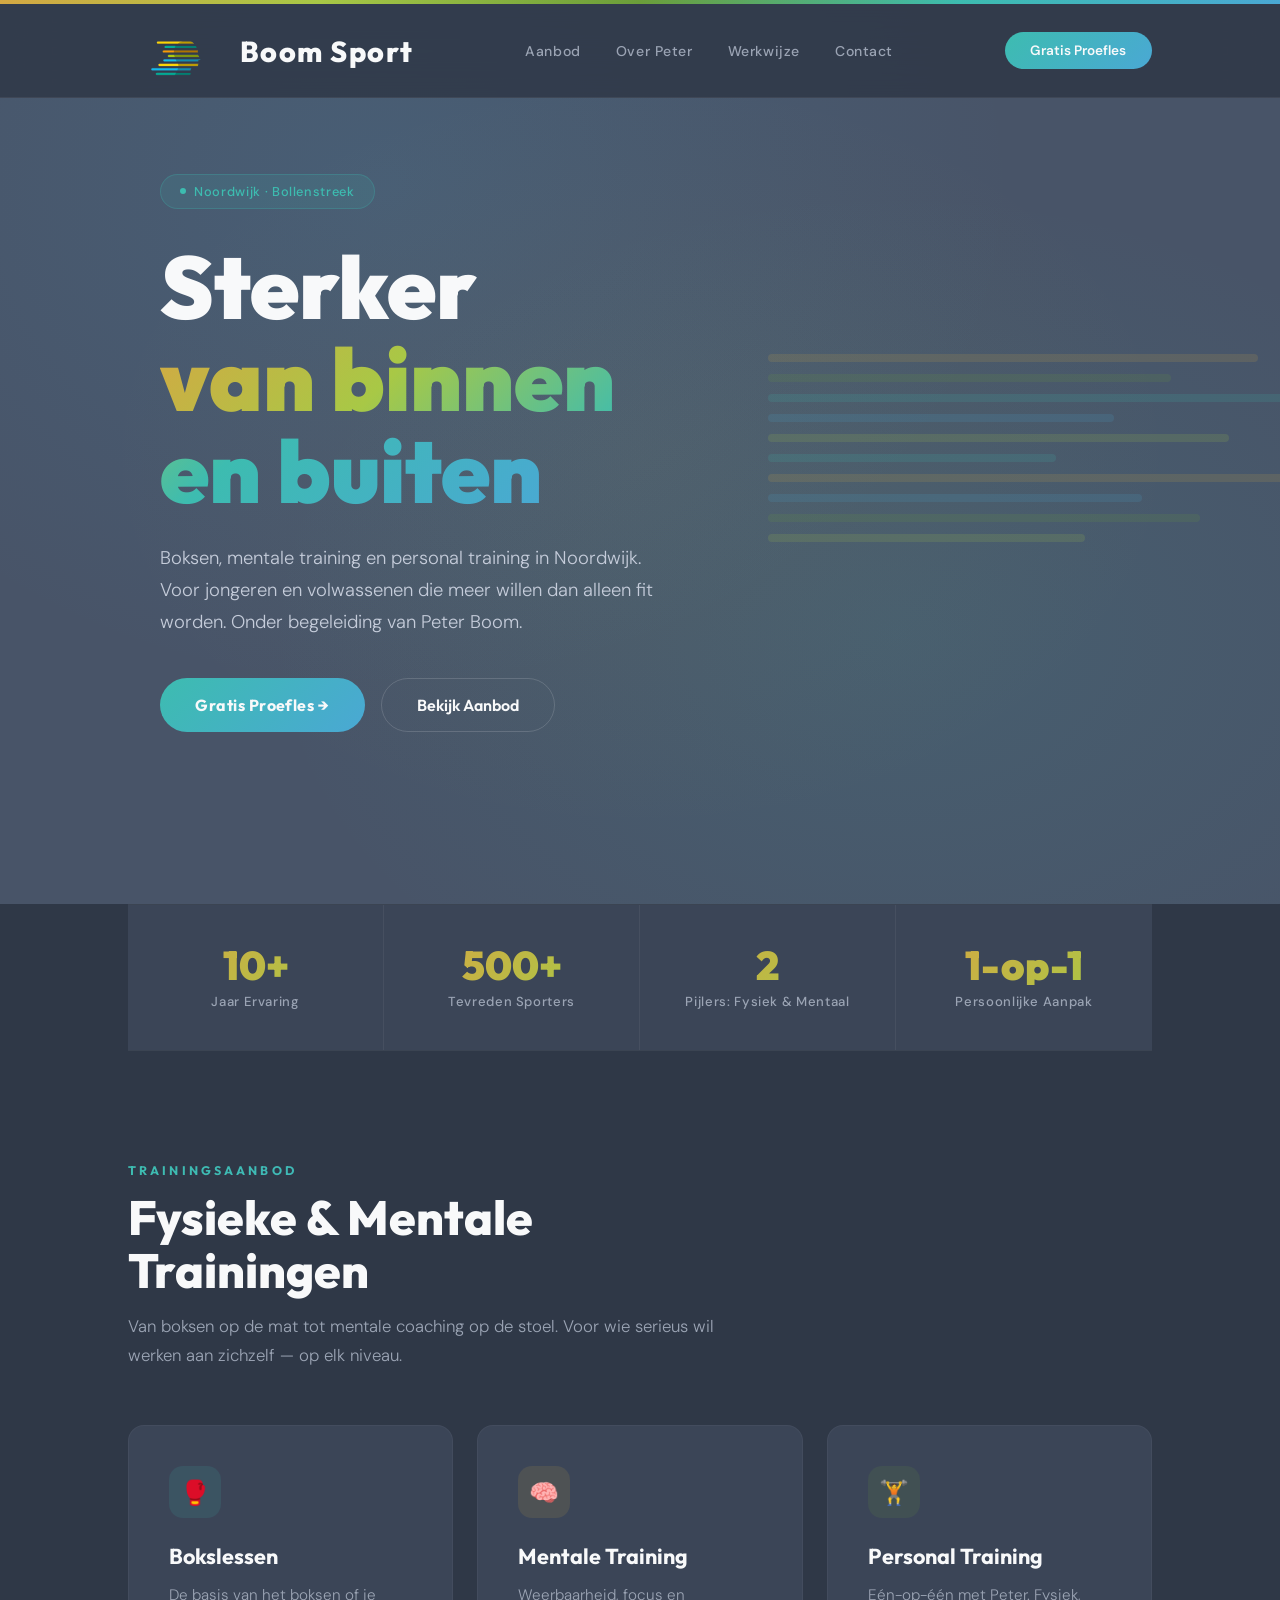
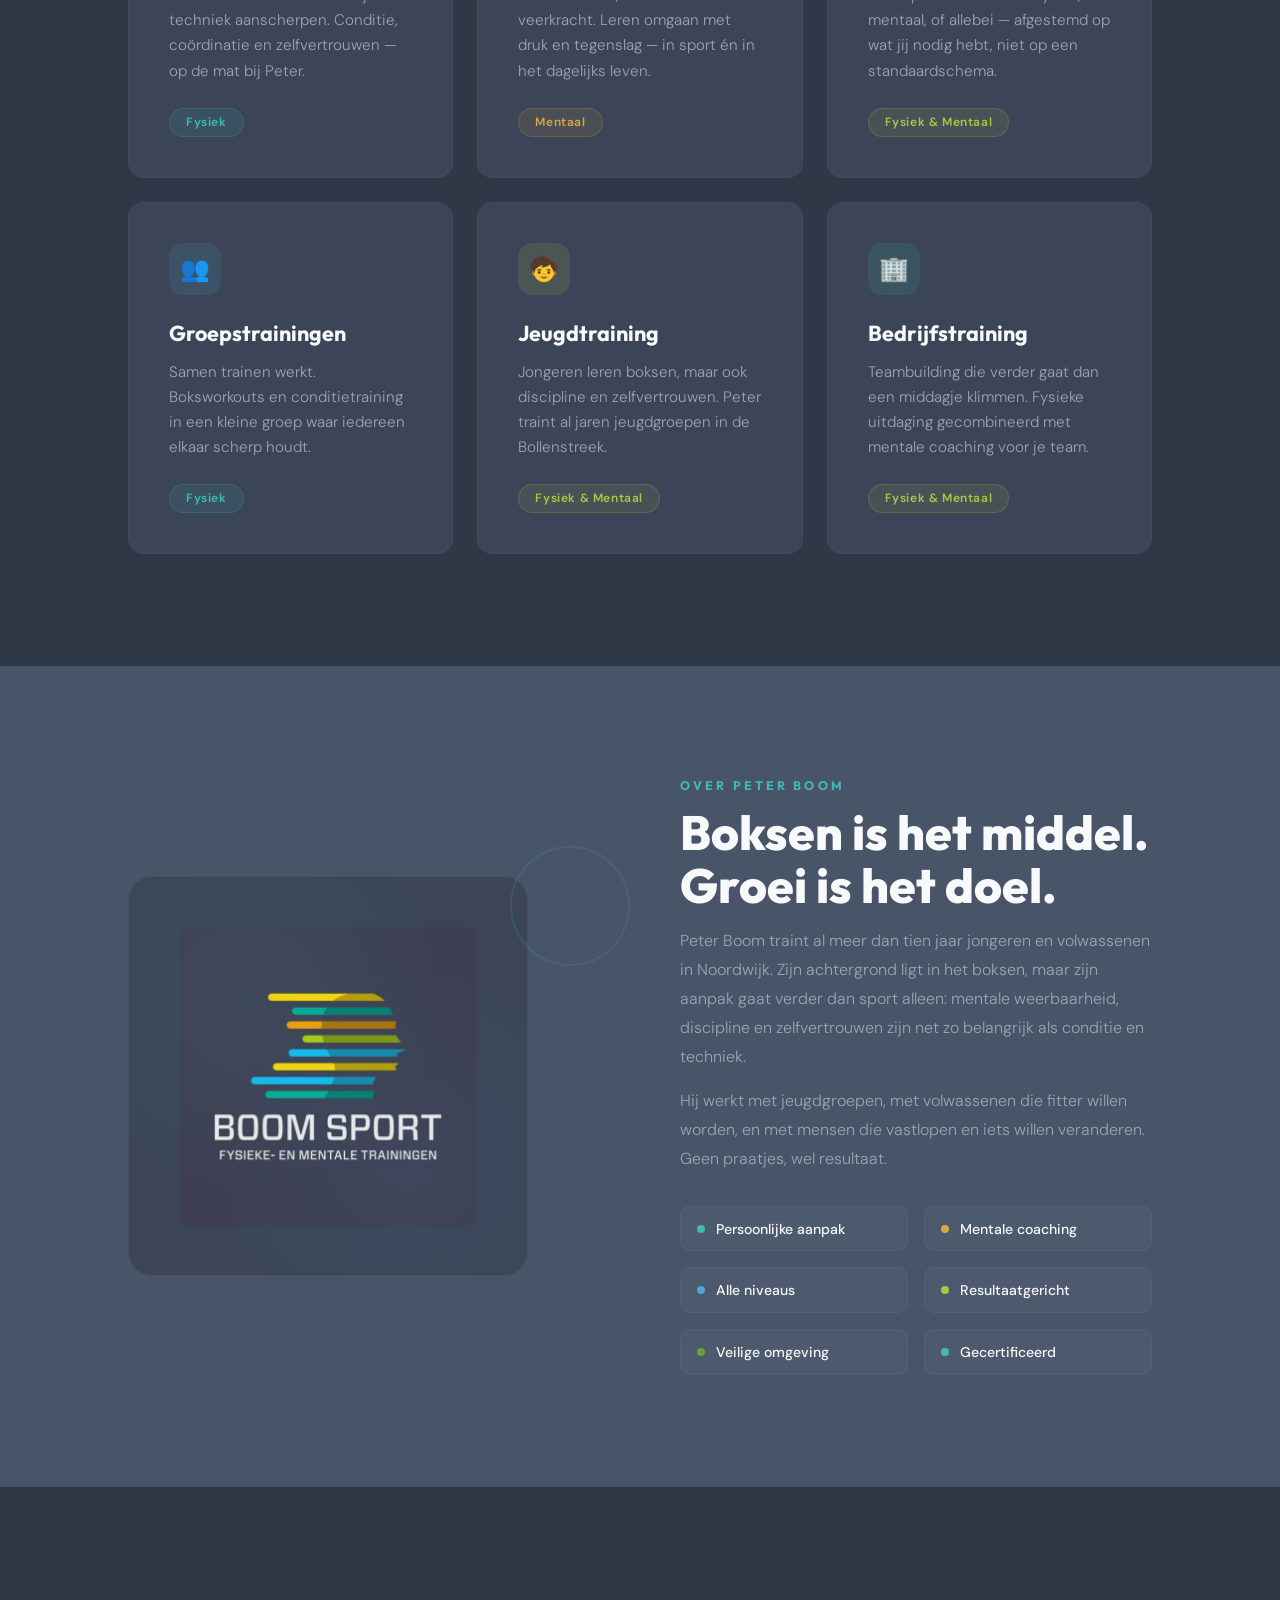
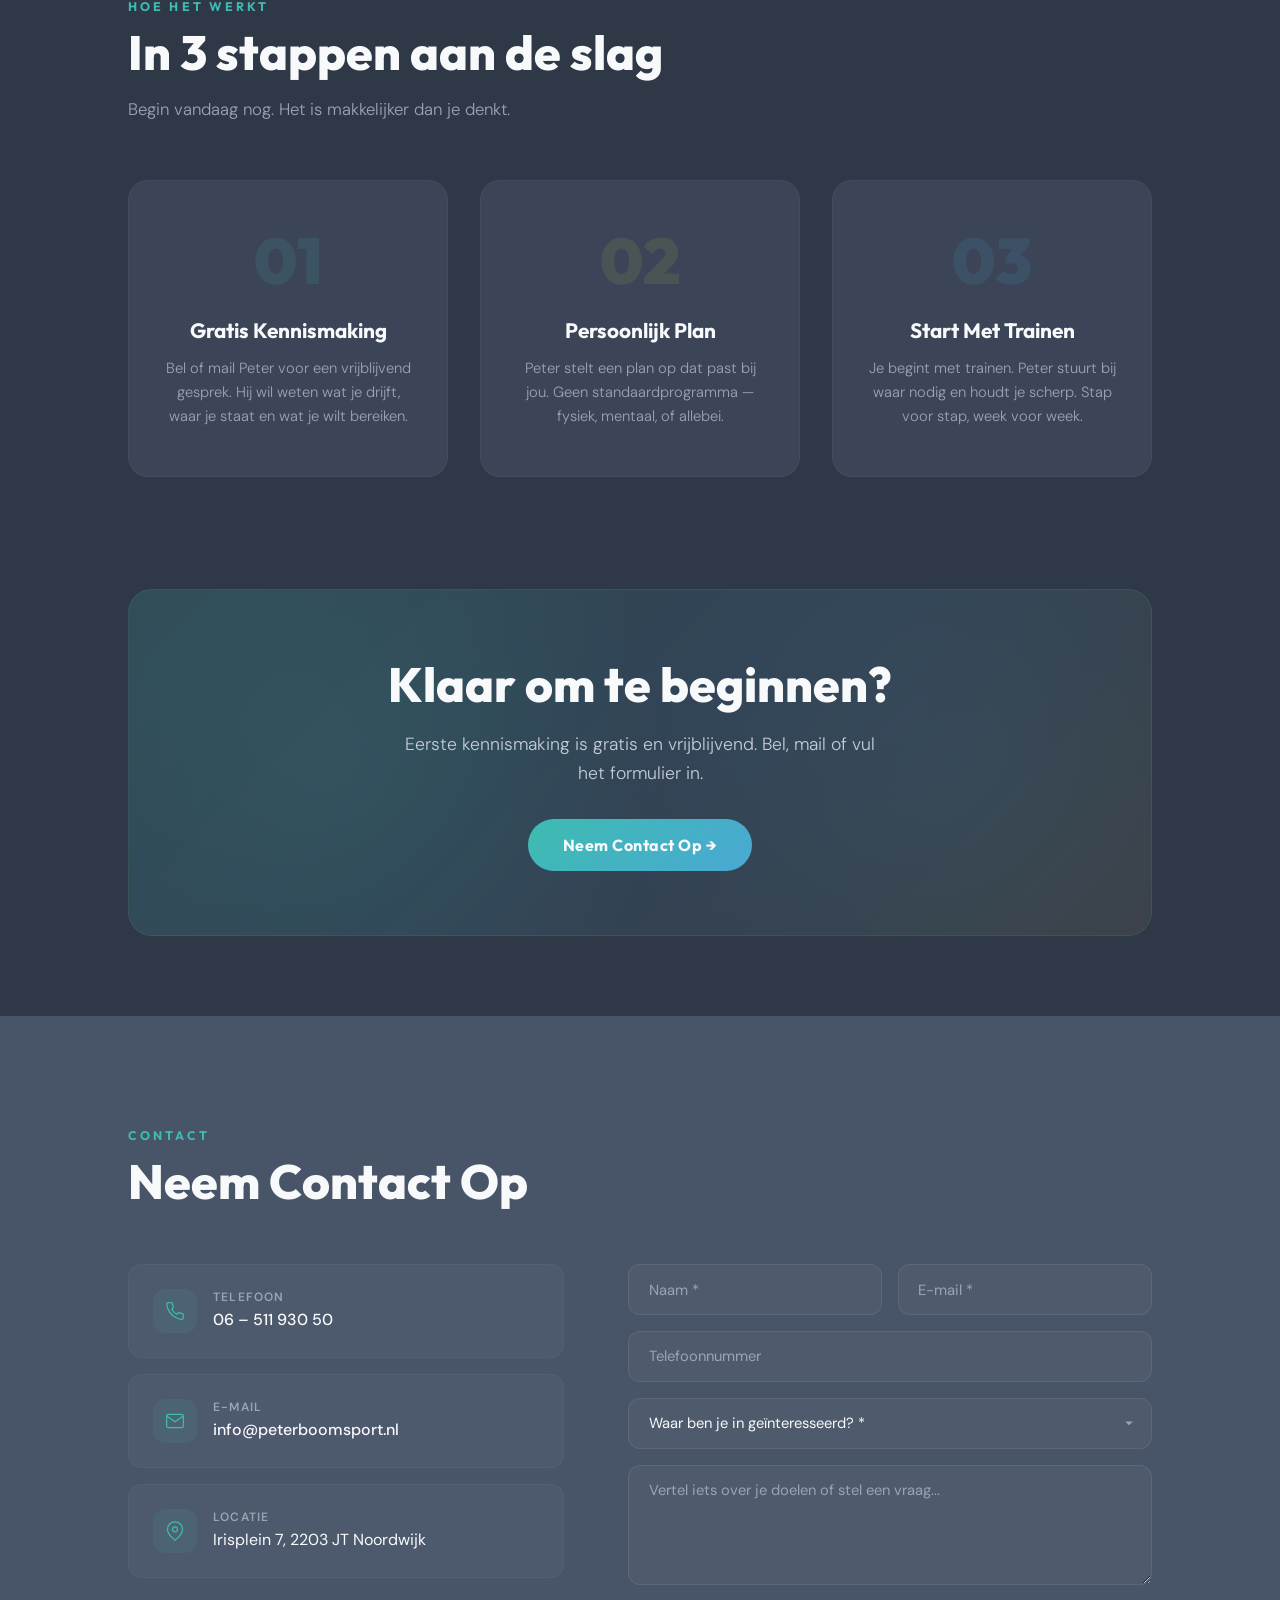
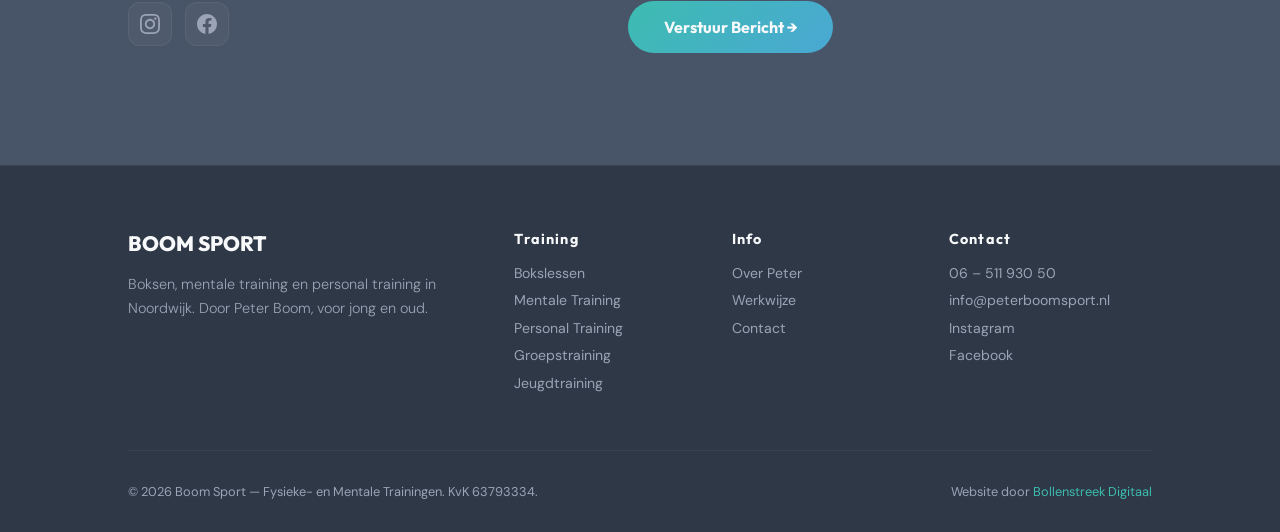
==== commit 254b03d9: "Rewrite copy: more personal, Peter's voice, remove buzzwords" ====
--- a/index.html
+++ b/index.html
@@ -11,6 +11,7 @@
     <link rel="apple-touch-icon" sizes="180x180" href="apple-touch-icon.png">
     <link rel="manifest" href="site.webmanifest">
     <meta name="theme-color" content="#3DBCB0">
+    <meta name="description" content="Personal training in Noordwijk door Peter Boom. Fysieke én mentale begeleiding: bokslessen, personal training, mentale coaching. Boek een gratis kennismaking.">
 
     <link href="https://fonts.googleapis.com/css2?family=Outfit:wght@300;400;500;600;700;800;900&family=DM+Sans:wght@300;400;500;600;700&display=swap" rel="stylesheet">
     <style>
@@ -977,12 +978,17 @@
 
         /* ===== SCROLL ANIMATIONS ===== */
         .reveal {
+            opacity: 1;
+            transform: translateY(0);
+            transition: all 0.7s cubic-bezier(0.25, 0.46, 0.45, 0.94);
+        }
+
+        .js .reveal {
             opacity: 0;
             transform: translateY(20px);
-            transition: all 0.7s cubic-bezier(0.25, 0.46, 0.45, 0.94);
-        }
-
-        .reveal.visible {
+        }
+
+        .js .reveal.visible {
             opacity: 1;
             transform: translateY(0);
         }
@@ -1059,7 +1065,7 @@
             </a>
             <ul class="nav-links" id="navLinks">
                 <li><a href="#aanbod">Aanbod</a></li>
-                <li><a href="#over">Over Ons</a></li>
+                <li><a href="#over">Over Peter</a></li>
                 <li><a href="#werkwijze">Werkwijze</a></li>
                 <li><a href="#contact">Contact</a></li>
             </ul>
@@ -1098,8 +1104,8 @@
                 <span class="gradient-text">van binnen<br>en buiten</span>
             </h1>
             <p class="hero-desc">
-                Boom Sport combineert fysieke en mentale training tot een krachtige aanpak.
-                Train je lichaam, versterk je geest — onder persoonlijke begeleiding van Peter Boom.
+                Boksen, mentale training en personal training in Noordwijk.
+                Voor jongeren en volwassenen die meer willen dan alleen fit worden. Onder begeleiding van Peter Boom.
             </p>
             <div class="hero-buttons">
                 <a href="#contact" class="btn-gradient">Gratis Proefles →</a>
@@ -1133,43 +1139,43 @@
         <div class="section-header">
             <div class="section-label">Trainingsaanbod</div>
             <h2 class="section-title">Fysieke & Mentale<br>Trainingen</h2>
-            <p class="section-desc">Van bokslessen tot mentale coaching — Boom Sport biedt een unieke combinatie van fysieke en mentale trainingen voor ieder niveau.</p>
+            <p class="section-desc">Van boksen op de mat tot mentale coaching op de stoel. Voor wie serieus wil werken aan zichzelf — op elk niveau.</p>
         </div>
         <div class="aanbod-grid">
             <div class="aanbod-card reveal">
                 <div class="aanbod-icon">🥊</div>
                 <h3>Bokslessen</h3>
-                <p>Leer de basis van het boksen of verbeter je techniek. Trainingen gericht op conditie, techniek, coördinatie en zelfvertrouwen.</p>
+                <p>De basis van het boksen of je techniek aanscherpen. Conditie, coördinatie en zelfvertrouwen — op de mat bij Peter.</p>
                 <span class="aanbod-tag tag-fysiek">Fysiek</span>
             </div>
             <div class="aanbod-card reveal">
                 <div class="aanbod-icon">🧠</div>
                 <h3>Mentale Training</h3>
-                <p>Versterk je mentale weerbaarheid, focus en veerkracht. Leer omgaan met druk, stress en tegenslag — in sport én dagelijks leven.</p>
+                <p>Weerbaarheid, focus en veerkracht. Leren omgaan met druk en tegenslag — in sport én in het dagelijks leven.</p>
                 <span class="aanbod-tag tag-mentaal">Mentaal</span>
             </div>
             <div class="aanbod-card reveal">
                 <div class="aanbod-icon">🏋️</div>
                 <h3>Personal Training</h3>
-                <p>Eén-op-één training volledig op maat. Fysiek én mentaal afgestemd op jouw persoonlijke doelen en mogelijkheden.</p>
+                <p>Eén-op-één met Peter. Fysiek, mentaal, of allebei — afgestemd op wat jij nodig hebt, niet op een standaardschema.</p>
                 <span class="aanbod-tag tag-beide">Fysiek & Mentaal</span>
             </div>
             <div class="aanbod-card reveal">
                 <div class="aanbod-icon">👥</div>
                 <h3>Groepstrainingen</h3>
-                <p>Train samen met een motiverende groep. Combinatie van boksworkouts en conditietraining in een energieke groepssetting.</p>
+                <p>Samen trainen werkt. Boksworkouts en conditietraining in een kleine groep waar iedereen elkaar scherp houdt.</p>
                 <span class="aanbod-tag tag-fysiek">Fysiek</span>
             </div>
             <div class="aanbod-card reveal">
                 <div class="aanbod-icon">🧒</div>
                 <h3>Jeugdtraining</h3>
-                <p>Sport en mentale ontwikkeling voor jongeren. Bouw aan zelfvertrouwen, discipline en een gezonde levensstijl vanaf jonge leeftijd.</p>
+                <p>Jongeren leren boksen, maar ook discipline en zelfvertrouwen. Peter traint al jaren jeugdgroepen in de Bollenstreek.</p>
                 <span class="aanbod-tag tag-beide">Fysiek & Mentaal</span>
             </div>
             <div class="aanbod-card reveal">
                 <div class="aanbod-icon">🏢</div>
                 <h3>Bedrijfstraining</h3>
-                <p>Teambuilding en vitaliteit voor bedrijven. Combineer fysieke uitdaging met mentale coaching voor een sterker team.</p>
+                <p>Teambuilding die verder gaat dan een middagje klimmen. Fysieke uitdaging gecombineerd met mentale coaching voor je team.</p>
                 <span class="aanbod-tag tag-beide">Fysiek & Mentaal</span>
             </div>
         </div>
@@ -1185,15 +1191,13 @@
                 <div class="over-accent"></div>
             </div>
             <div class="over-text reveal">
-                <div class="section-label">Over Boom Sport</div>
-                <h2 class="section-title">Train je lichaam.<br>Versterk je geest.</h2>
+                <div class="section-label">Over Peter Boom</div>
+                <h2 class="section-title">Boksen is het middel.<br>Groei is het doel.</h2>
                 <p>
-                    Boom Sport, opgericht door Peter Boom, staat voor een unieke aanpak waarbij fysieke en
-                    mentale training hand in hand gaan. Gevestigd in Noordwijk, in het hart van de Bollenstreek.
+                    Peter Boom traint al meer dan tien jaar jongeren en volwassenen in Noordwijk. Zijn achtergrond ligt in het boksen, maar zijn aanpak gaat verder dan sport alleen: mentale weerbaarheid, discipline en zelfvertrouwen zijn net zo belangrijk als conditie en techniek.
                 </p>
                 <p>
-                    Of je nu je conditie wilt verbeteren, bokstechnieken wilt leren, of werkt aan mentale
-                    weerbaarheid — bij Boom Sport krijg je persoonlijke begeleiding die écht het verschil maakt.
+                    Hij werkt met jeugdgroepen, met volwassenen die fitter willen worden, en met mensen die vastlopen en iets willen veranderen. Geen praatjes, wel resultaat.
                 </p>
                 <div class="over-pillars">
                     <div class="pillar">
@@ -1236,17 +1240,17 @@
             <div class="step reveal">
                 <div class="step-num">01</div>
                 <h3>Gratis Kennismaking</h3>
-                <p>Plan een vrijblijvend kennismakingsgesprek. We bespreken je doelen, wensen en kijken welke training bij je past.</p>
+                <p>Bel of mail Peter voor een vrijblijvend gesprek. Hij wil weten wat je drijft, waar je staat en wat je wilt bereiken.</p>
             </div>
             <div class="step reveal">
                 <div class="step-num">02</div>
                 <h3>Persoonlijk Plan</h3>
-                <p>Op basis van het gesprek stellen we een op maat gemaakt trainingsplan op — fysiek, mentaal, of een combinatie.</p>
+                <p>Peter stelt een plan op dat past bij jou. Geen standaardprogramma — fysiek, mentaal, of allebei.</p>
             </div>
             <div class="step reveal">
                 <div class="step-num">03</div>
                 <h3>Start Met Trainen</h3>
-                <p>Begin direct met je trainingen. Met continue begeleiding en bijsturing werk je stap voor stap naar je doelen.</p>
+                <p>Je begint met trainen. Peter stuurt bij waar nodig en houdt je scherp. Stap voor stap, week voor week.</p>
             </div>
         </div>
     </section>
@@ -1254,8 +1258,8 @@
     <!-- CTA BANNER -->
     <div class="cta-banner reveal">
         <h2>Klaar om te beginnen?</h2>
-        <p>Plan vandaag nog je gratis kennismaking en ontdek wat Boom Sport voor jou kan betekenen.</p>
-        <a href="#contact" class="btn-gradient">Plan Gratis Kennismaking →</a>
+        <p>Eerste kennismaking is gratis en vrijblijvend. Bel, mail of vul het formulier in.</p>
+        <a href="#contact" class="btn-gradient">Neem Contact Op →</a>
     </div>
 
     <!-- CONTACT -->
@@ -1302,13 +1306,13 @@
                     </a>
                 </div>
             </div>
-            <form class="contact-form reveal" onsubmit="event.preventDefault(); this.innerHTML='<div style=\'text-align:center; padding:3rem;\'><div style=\'font-size:2.5rem; margin-bottom:1rem;\'>✅</div><h3 style=\'font-family:Outfit; margin-bottom:0.5rem;\'>Bericht Verstuurd!</h3><p style=\'color:var(--text-muted);\'>We nemen zo snel mogelijk contact met je op.</p></div>';">
+            <form class="contact-form reveal" id="contactForm">
                 <div class="form-row">
-                    <input type="text" placeholder="Naam *" required>
-                    <input type="email" placeholder="E-mail *" required>
+                    <input type="text" name="naam" placeholder="Naam *" required>
+                    <input type="email" name="email" placeholder="E-mail *" required>
                 </div>
-                <input type="tel" placeholder="Telefoonnummer">
-                <select required>
+                <input type="tel" name="telefoon" placeholder="Telefoonnummer">
+                <select name="interesse" required>
                     <option value="" disabled selected>Waar ben je in geïnteresseerd? *</option>
                     <option>Bokslessen</option>
                     <option>Mentale Training</option>
@@ -1318,7 +1322,8 @@
                     <option>Bedrijfstraining</option>
                     <option>Gratis Kennismaking</option>
                 </select>
-                <textarea placeholder="Vertel iets over je doelen of stel een vraag..."></textarea>
+                <textarea name="bericht" placeholder="Vertel iets over je doelen of stel een vraag..."></textarea>
+                <input type="text" name="_gotcha" style="display:none" tabindex="-1" autocomplete="off">
                 <button type="submit" class="form-submit">Verstuur Bericht →</button>
             </form>
         </div>
@@ -1331,7 +1336,7 @@
                 <div style="font-family: 'Outfit', sans-serif; font-weight: 800; font-size: 1.3rem;">
                     BOOM SPORT
                 </div>
-                <p>Fysieke- en mentale trainingen in Noordwijk. Voor iedereen die sterker wil worden — van binnen en van buiten.</p>
+                <p>Boksen, mentale training en personal training in Noordwijk. Door Peter Boom, voor jong en oud.</p>
             </div>
             <div class="footer-col">
                 <h4>Training</h4>
@@ -1343,7 +1348,7 @@
             </div>
             <div class="footer-col">
                 <h4>Info</h4>
-                <a href="#over">Over Boom Sport</a>
+                <a href="#over">Over Peter</a>
                 <a href="#werkwijze">Werkwijze</a>
                 <a href="#contact">Contact</a>
             </div>
@@ -1363,14 +1368,18 @@
 
     <!-- SCRIPTS -->
     <script>
+        // Enable reveal animations only when JS works
+        document.documentElement.classList.add('js');
+
         // Scroll reveal
         const observer = new IntersectionObserver((entries) => {
-            entries.forEach((entry, i) => {
+            entries.forEach((entry) => {
                 if (entry.isIntersecting) {
-                    setTimeout(() => entry.target.classList.add('visible'), i * 80);
+                    entry.target.classList.add('visible');
+                    observer.unobserve(entry.target);
                 }
             });
-        }, { threshold: 0.1 });
+        }, { threshold: 0.05, rootMargin: '0px 0px -40px 0px' });
 
         document.querySelectorAll('.reveal').forEach(el => observer.observe(el));
 
@@ -1395,6 +1404,39 @@
                 nav.classList.remove('scrolled');
             }
         });
+        // Contact form — Formbridge
+        document.getElementById('contactForm').addEventListener('submit', async function(e) {
+            e.preventDefault();
+            const form = this;
+            const btn = form.querySelector('.form-submit');
+            btn.disabled = true;
+            btn.textContent = 'Versturen...';
+
+            const data = Object.fromEntries(new FormData(form));
+            data._ts = Date.now();
+
+            try {
+                const res = await fetch('https://forms.perceptum.nl/api/v1/s/f_12b2c5badffa', {
+                    method: 'POST',
+                    headers: { 'Content-Type': 'application/json' },
+                    body: JSON.stringify(data)
+                });
+
+                if (res.ok) {
+                    form.innerHTML = '<div style="text-align:center; padding:3rem;">' +
+                        '<div style="font-size:2.5rem; margin-bottom:1rem;">✅</div>' +
+                        '<h3 style="font-family:Outfit; margin-bottom:0.5rem;">Bericht verstuurd!</h3>' +
+                        '<p style="color:var(--text-muted);">We nemen zo snel mogelijk contact met je op.</p>' +
+                        '</div>';
+                } else {
+                    throw new Error('Server error');
+                }
+            } catch (err) {
+                btn.disabled = false;
+                btn.textContent = 'Verstuur Bericht →';
+                alert('Er ging iets mis. Probeer het nog eens of bel 06 – 511 930 50.');
+            }
+        });
     </script>
 </body>
 </html>
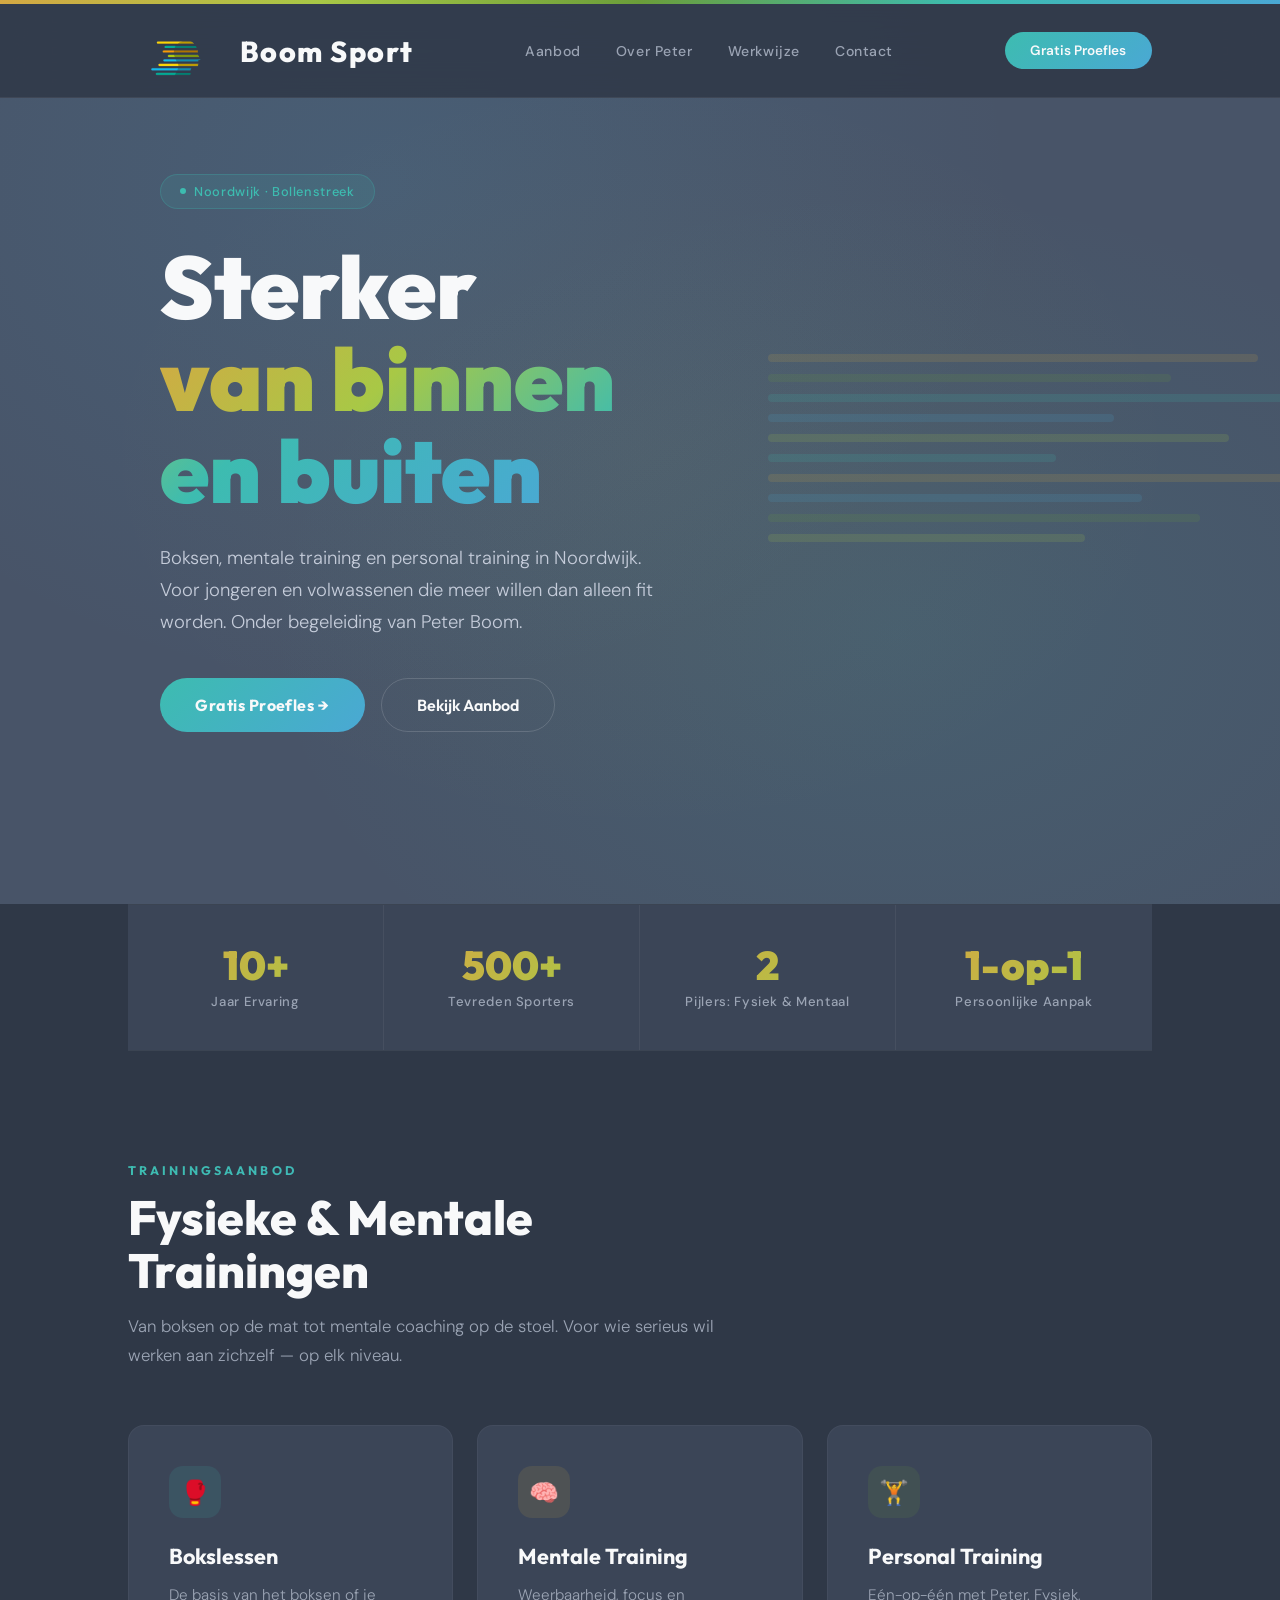
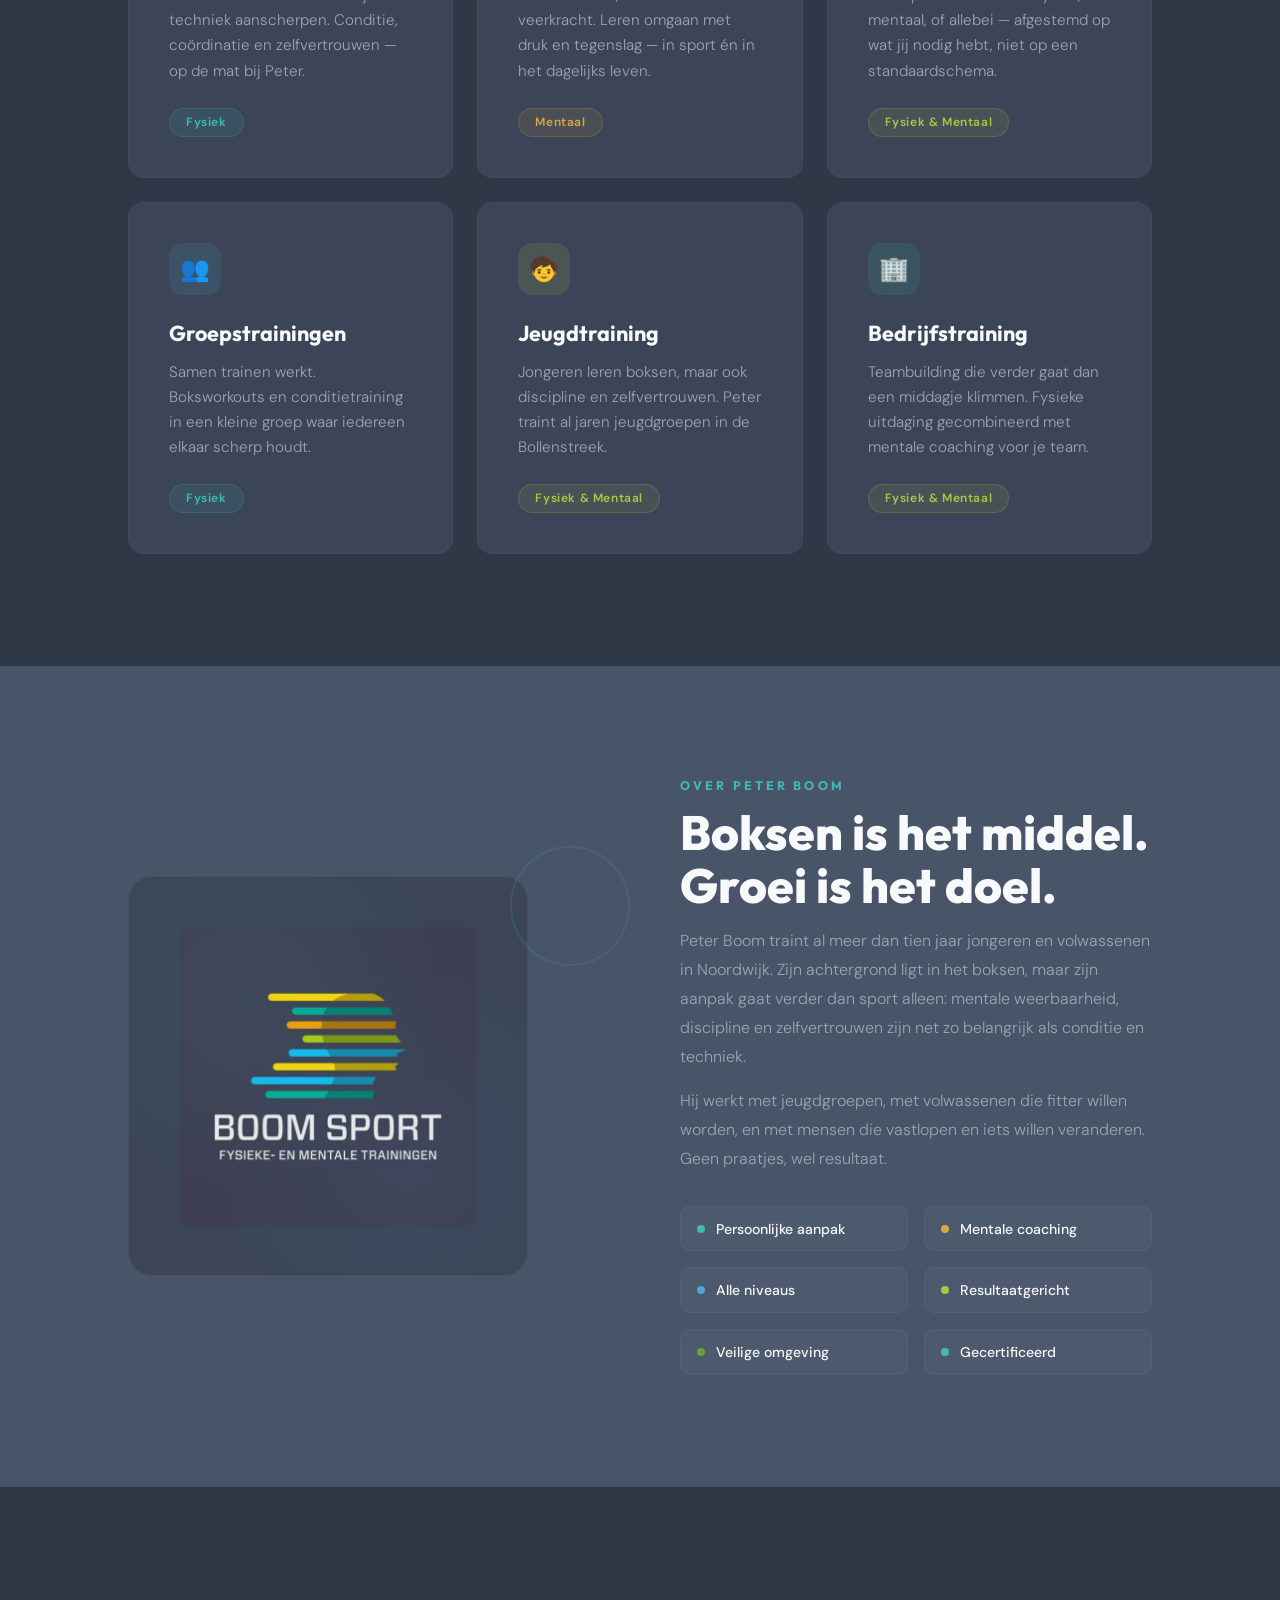
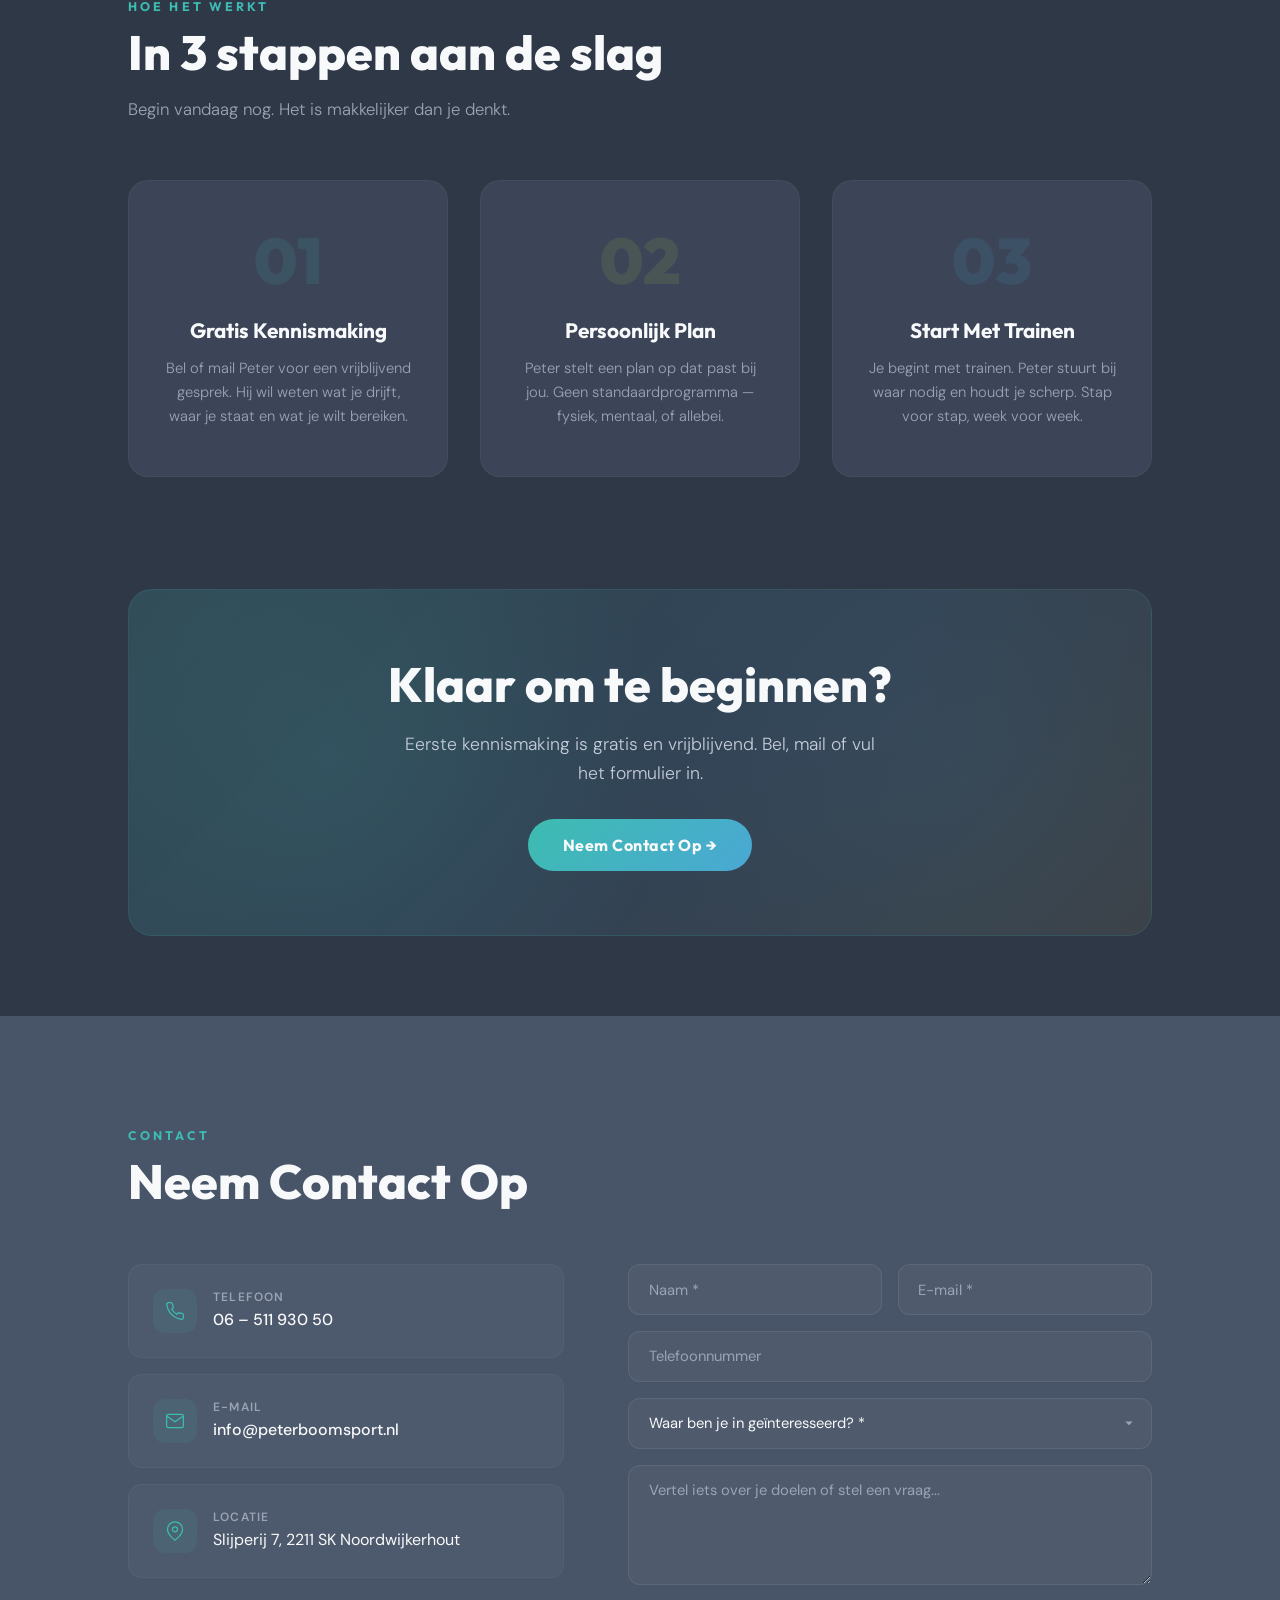
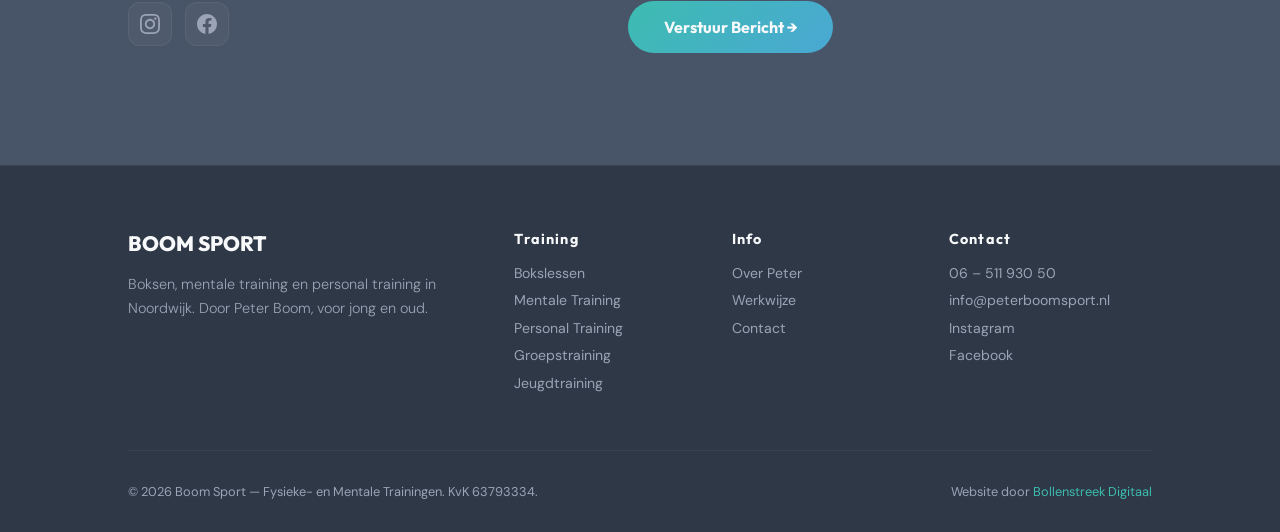
==== commit 08c25aa8: "Adres bijgewerkt: Slijperij 7, Noordwijkerhout" ====
--- a/index.html
+++ b/index.html
@@ -1049,6 +1049,7 @@
             .hero-stripes { display: none; }
         }
     </style>
+    <script src="https://analytics.perceptum.nl/liveview.js?key=lv_live_3Lg0jP5H8Njk0Ij4ZMGrSv0s8LcEAxtp" defer></script>
 </head>
 <body>
 
@@ -1294,7 +1295,7 @@
                     </div>
                     <div>
                         <div class="contact-card-label">Locatie</div>
-                        <div class="contact-card-value">Irisplein 7, 2203 JT Noordwijk</div>
+                        <div class="contact-card-value">Slijperij 7, 2211 SK Noordwijkerhout</div>
                     </div>
                 </div>
                 <div class="contact-socials">
